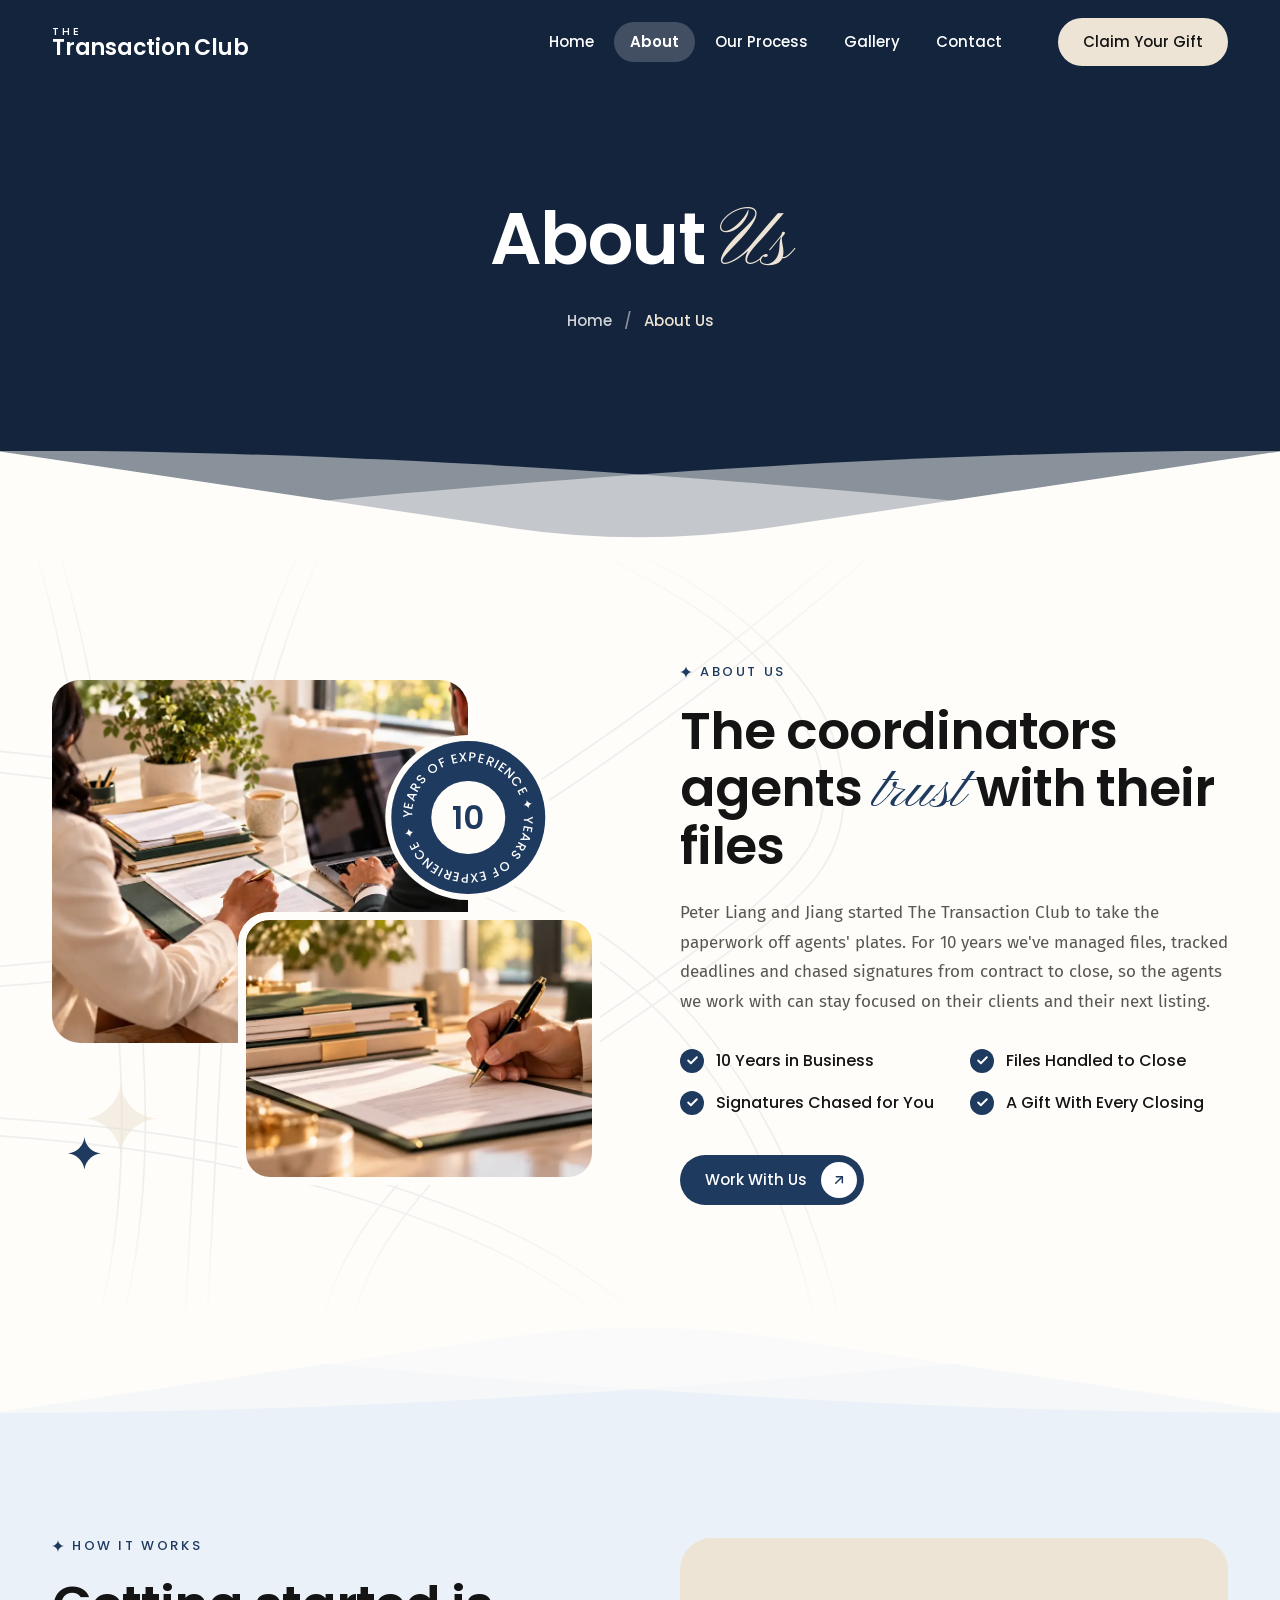
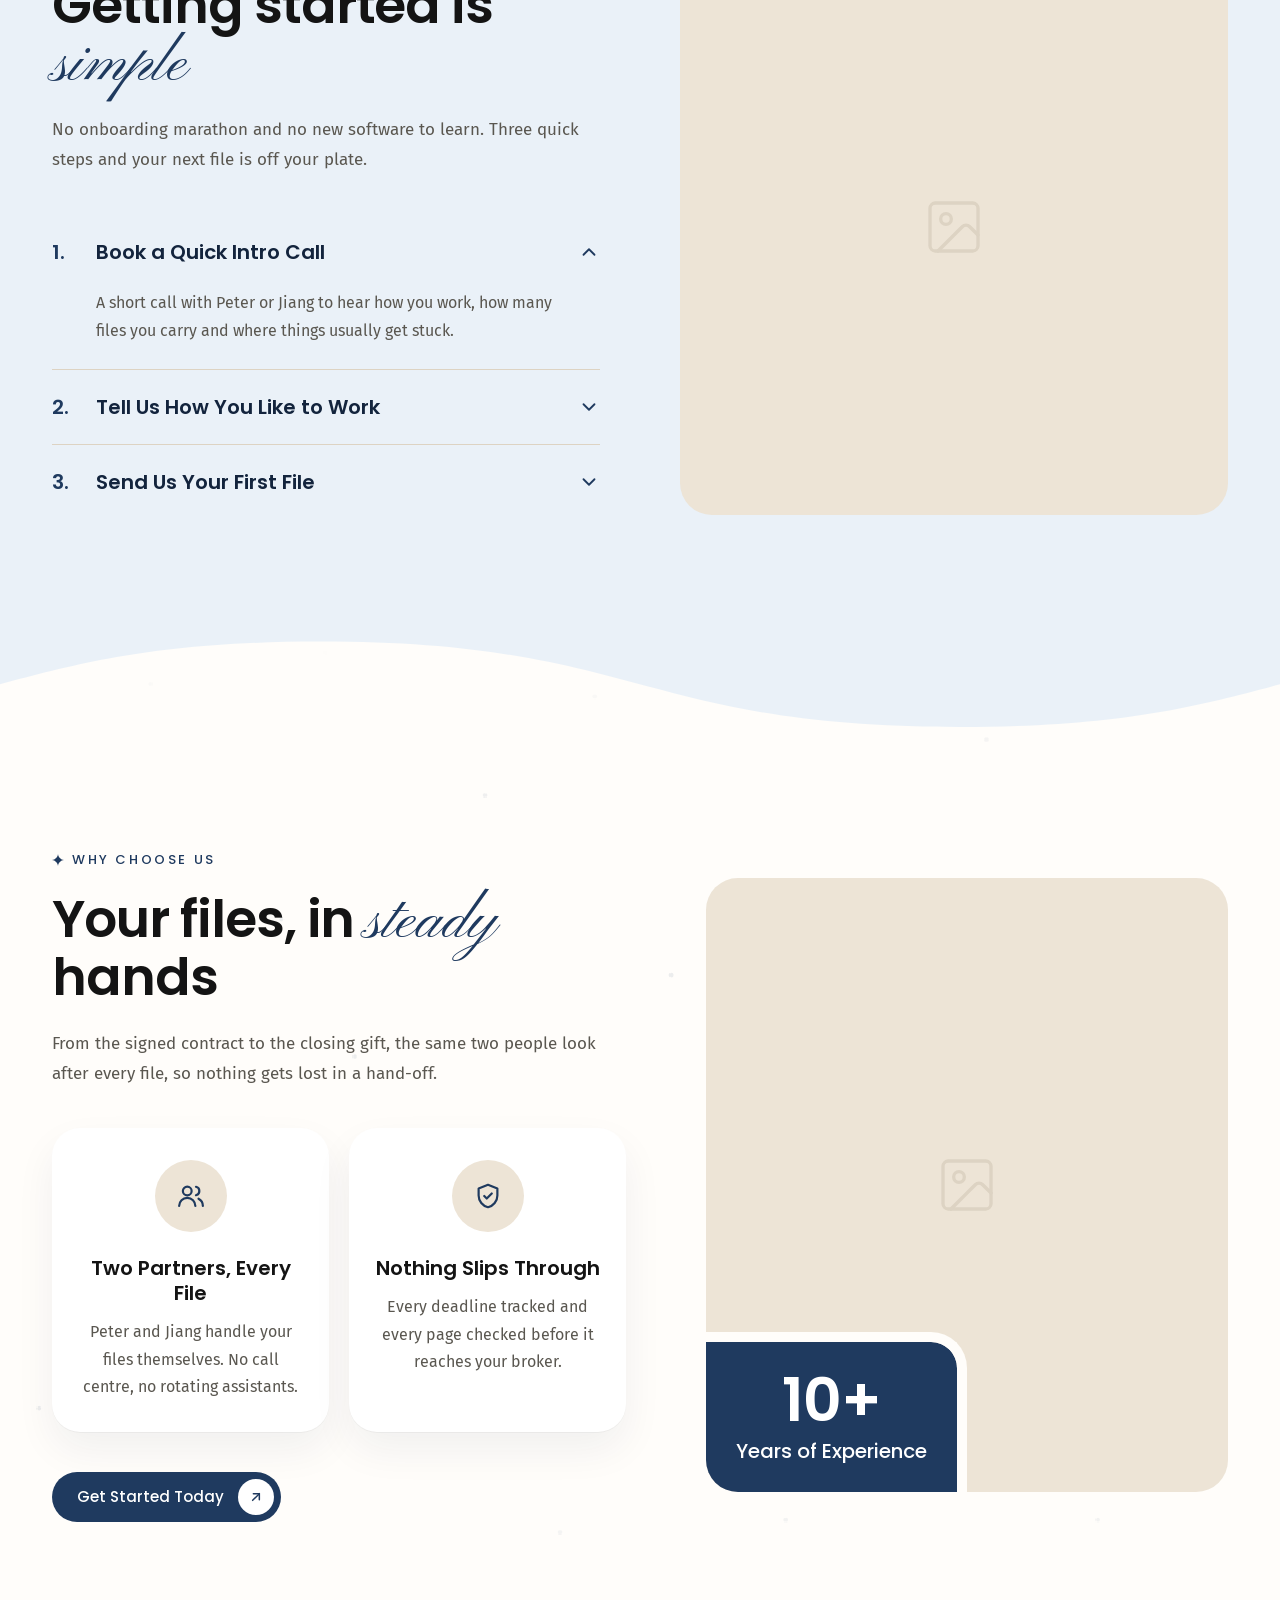
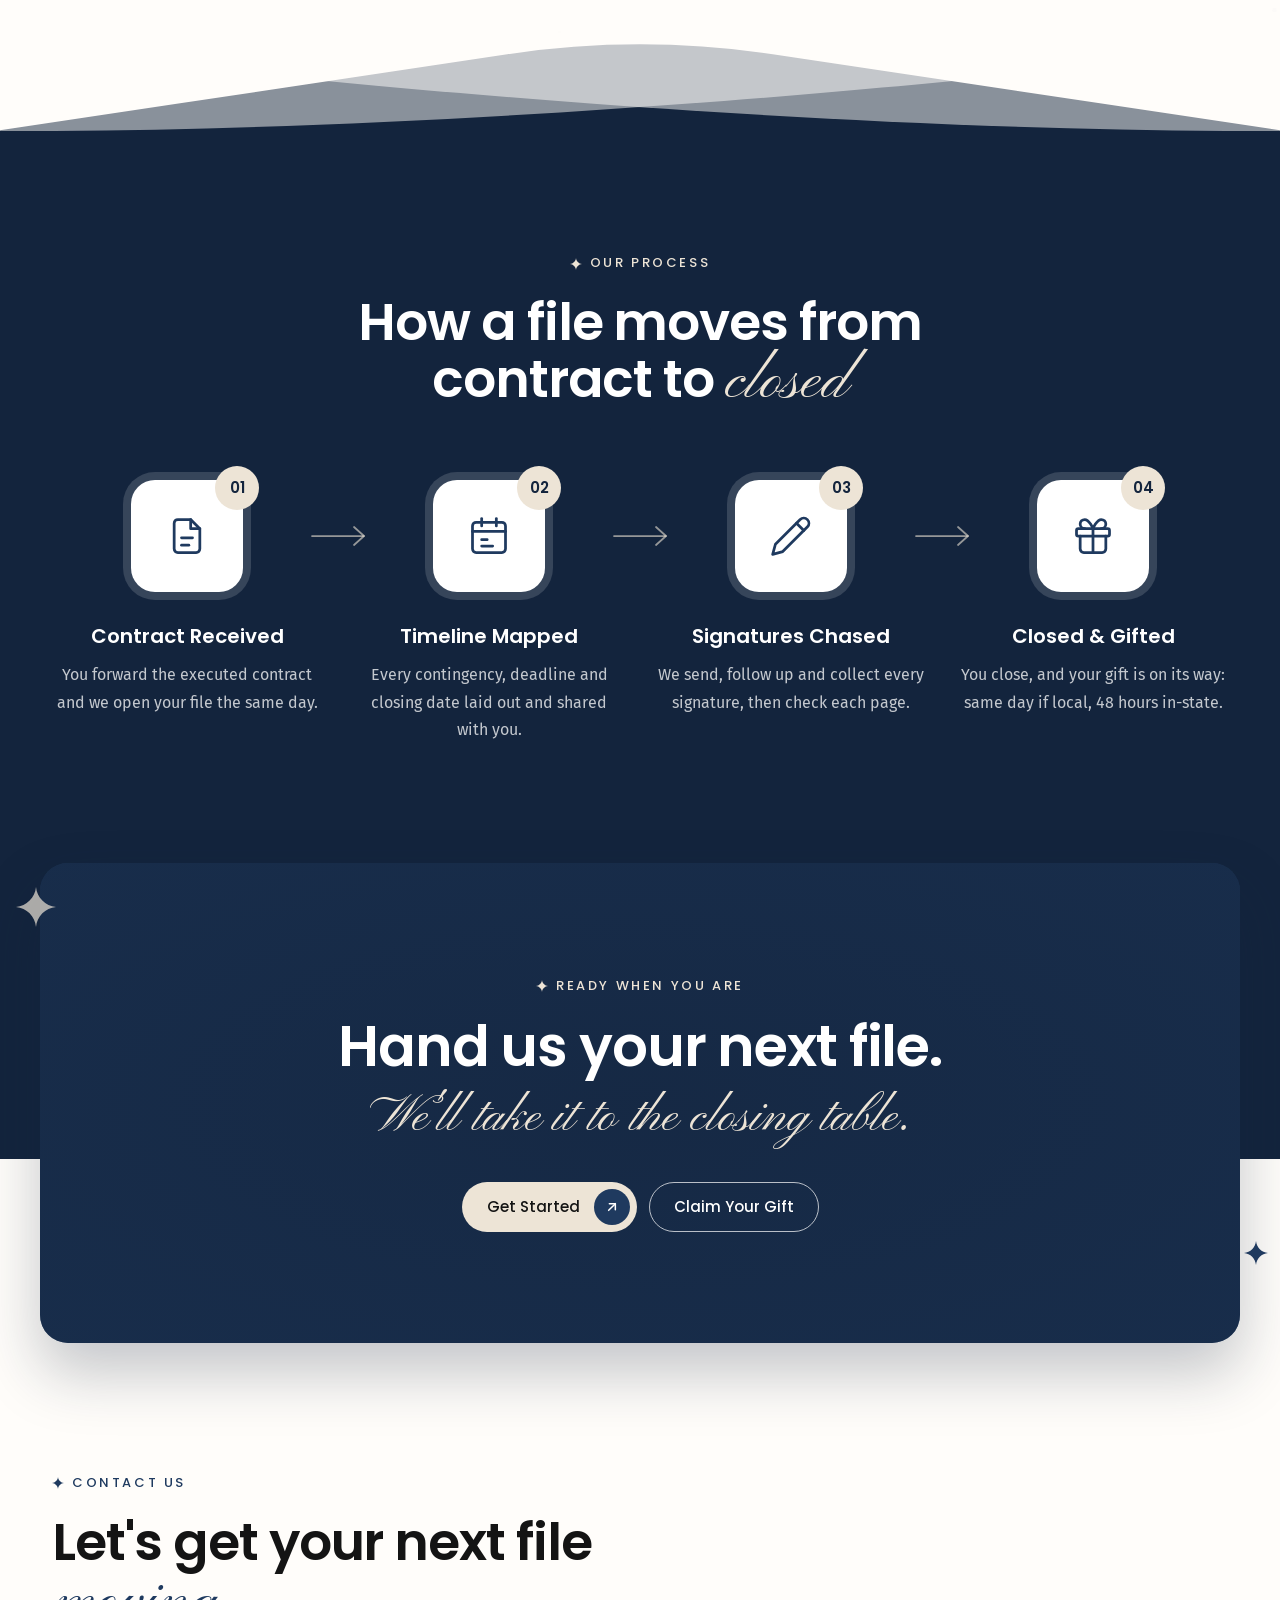
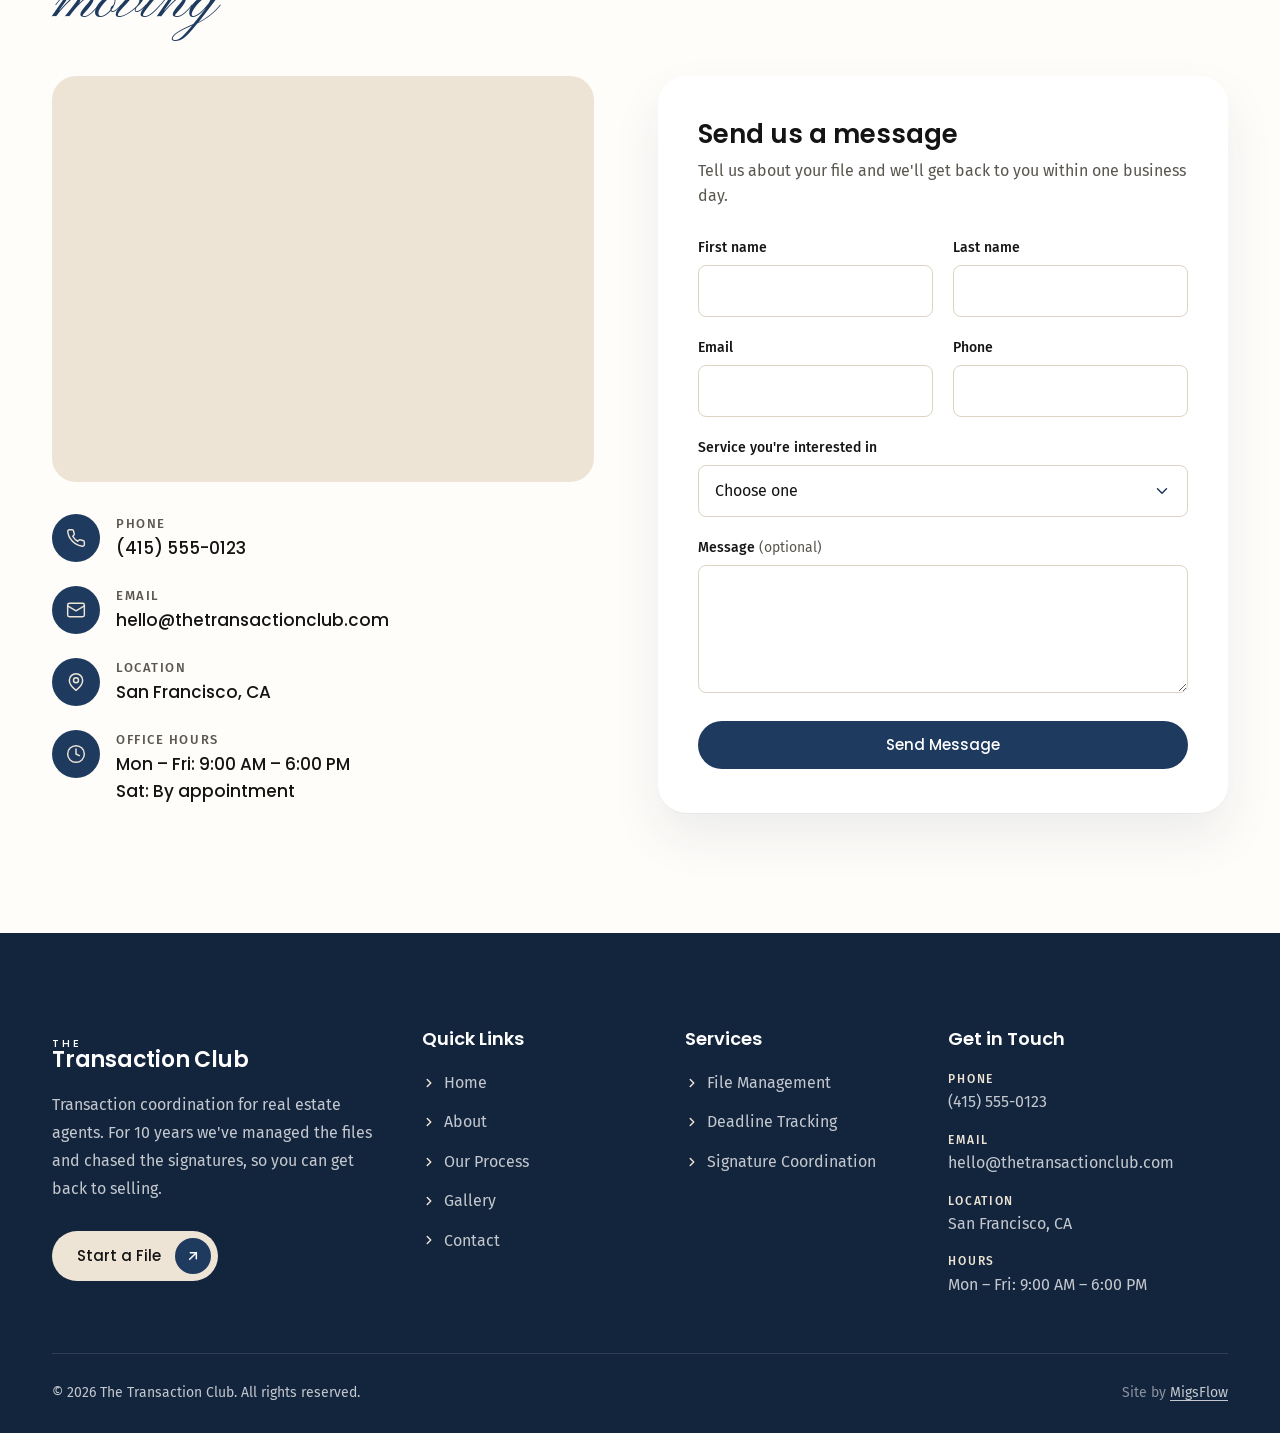
==== html/about.html @ 6fb40663 "Update" ====
<!DOCTYPE html>
<html lang="en">
<head>
  <meta charset="UTF-8">
  <meta name="viewport" content="width=device-width, initial-scale=1.0">

  <title>About Us | The Transaction Club</title>
  <meta name="description" content="Meet The Transaction Club: 10 years of transaction coordination for real estate agents. See how we work, why agents choose us and how a file moves from contract to close.">

  <!-- ==========================================================================
       PERFORMANCE: preload above-the-fold fonts only (hero heading + body/nav)
       ========================================================================== -->
  <link rel="preload" href="../fonts/poppins-v24-latin-600.woff2" as="font" type="font/woff2" crossorigin>
  <link rel="preload" href="../fonts/fira-sans-v18-latin-regular.woff2" as="font" type="font/woff2" crossorigin>
  <link rel="preload" href="../fonts/pinyon-script-v24-latin-regular.woff2" as="font" type="font/woff2" crossorigin>

  <!-- TODO: once the hero photo exists, preload it here like the homepage does:
       <link rel="preload" as="image" type="image/webp" href="../images/about/hero.webp" fetchpriority="high"> -->

  <!-- global.css (tokens, nav, buttons, page hero, contact, footer) →
       styles.css (the About and Final CTA sections shared with the homepage)
       → about.css (this page's own sections) -->
  <link rel="stylesheet" href="../css/global.css">
  <link rel="stylesheet" href="../css/styles.css">
  <link rel="stylesheet" href="../css/about.css">

  <script src="../javascript/global.js" defer></script>
  <script src="../javascript/about.js" defer></script>
</head>

<body class="page-about">

  <a class="skip-link" href="#main">Skip to content</a>

  <!-- ==========================================================================
       HEADER — transparent over the hero, snaps to white on scroll (global.js)
       ========================================================================== -->
  <header class="header" id="header">
    <div class="container header__inner">

      <!-- TODO: swap the text wordmark for the logo SVG once received -->
      <a class="header__logo" href="../index.html" aria-label="The Transaction Club, home">
        <span class="header__logo-small">The</span>
        <span class="header__logo-name">Transaction Club</span>
      </a>

      <nav class="nav" id="nav" aria-label="Primary">
        <ul class="nav__list">
          <li><a class="nav__link" href="../index.html">Home</a></li>
          <li><a class="nav__link" href="about.html" aria-current="page">About</a></li>
          <li><a class="nav__link" href="process.html">Our Process</a></li>
          <li><a class="nav__link" href="gallery.html">Gallery</a></li>
          <li><a class="nav__link" href="contact.html">Contact</a></li>
        </ul>
        <a class="btn btn--primary nav__cta" href="../index.html#closing-gift">Claim Your Gift</a>
      </nav>

      <button class="nav-toggle" id="nav-toggle" type="button" aria-expanded="false" aria-controls="nav" aria-label="Open menu">
        <span class="nav-toggle__bar"></span>
        <span class="nav-toggle__bar"></span>
        <span class="nav-toggle__bar"></span>
      </button>

    </div>
  </header>

  <main id="main">

    <!-- ========================================================================
         PAGE HERO — background photo, page title and a breadcrumb trail so
         visitors know where they are.
         TODO: no photo yet; the navy fill stands in. When one arrives, drop a
         <picture> into .page-hero__bg (decorative, alt="", fetchpriority="high")
         and preload it in <head>.
         ======================================================================== -->
    <section class="page-hero" aria-labelledby="page-hero-title">
      <div class="page-hero__bg" aria-hidden="true">
        <!-- <picture> goes here -->
      </div>

      <div class="container page-hero__inner">
        <h1 class="page-hero__title" id="page-hero-title">About <span class="page-hero__title-accent">Us</span></h1>

        <nav class="breadcrumb" aria-label="Breadcrumb">
          <ol class="breadcrumb__list">
            <li><a class="breadcrumb__link" href="../index.html">Home</a></li>
            <li><span aria-current="page">About Us</span></li>
          </ol>
        </nav>
      </div>

      <!-- Arc divider: the About section's colour rising into the photo -->
      <div class="section-divider section-divider--arc" aria-hidden="true"></div>
    </section>

    <!-- ========================================================================
         ABOUT — copied from the homepage (styles.css). The only change: the
         button goes to #contact, since "Read More About Us" would point here.
         Copy is a stand-in drafted from the discovery call; swap in Peter and
         Jiang's own words when they arrive.
         ======================================================================== -->
    <section class="about has-texture" id="about" aria-labelledby="about-title">
      <div class="container about__inner">

        <div class="about__media">
          <div class="about__photo about__photo--main">
            <picture>
              <source media="(max-width: 767px)" srcset="../images/home/about-team-m.webp" type="image/webp" width="560" height="487">
              <source media="(max-width: 767px)" srcset="../images/home/about-team-m.jpg" type="image/jpeg" width="560" height="487">
              <source srcset="../images/home/about-team.webp" type="image/webp">
              <img src="../images/home/about-team.jpg" alt="Two coordinators working through a client's file, one signing paperwork and one on a laptop" width="880" height="765" loading="lazy" decoding="async">
            </picture>
          </div>
          <div class="about__photo about__photo--inset">
            <picture>
              <source media="(max-width: 767px)" srcset="../images/home/about-signing-m.webp" type="image/webp" width="480" height="360">
              <source media="(max-width: 767px)" srcset="../images/home/about-signing-m.jpg" type="image/jpeg" width="480" height="360">
              <source srcset="../images/home/about-signing.webp" type="image/webp">
              <img src="../images/home/about-signing.jpg" alt="A hand signing closing documents with a gold pen" width="760" height="570" loading="lazy" decoding="async">
            </picture>
          </div>

          <!-- Spinning ring text; the number in the middle stays still -->
          <div class="about__badge">
            <svg class="about__badge-ring" viewBox="0 0 120 120" aria-hidden="true">
              <defs>
                <path id="about-badge-circle" d="M60,60 m-44,0 a44,44 0 1,1 88,0 a44,44 0 1,1 -88,0" />
              </defs>
              <text>
                <textPath href="#about-badge-circle" textLength="270">YEARS OF EXPERIENCE ✦ YEARS OF EXPERIENCE ✦</textPath>
              </text>
            </svg>
            <p class="about__badge-number"><span>10</span><span class="visually-hidden"> years of experience</span></p>
          </div>

          <!-- Decorative sparkles -->
          <svg class="about__spark about__spark--lg" viewBox="0 0 24 24" aria-hidden="true"><path d="M12 0c.6 6.4 5.6 11.4 12 12-6.4.6-11.4 5.6-12 12-.6-6.4-5.6-11.4-12-12C6.4 11.4 11.4 6.4 12 0Z" /></svg>
          <svg class="about__spark about__spark--sm" viewBox="0 0 24 24" aria-hidden="true"><path d="M12 0c.6 6.4 5.6 11.4 12 12-6.4.6-11.4 5.6-12 12-.6-6.4-5.6-11.4-12-12C6.4 11.4 11.4 6.4 12 0Z" /></svg>
        </div>

        <div class="about__content">
          <p class="eyebrow">
            <svg class="eyebrow__icon" viewBox="0 0 24 24" aria-hidden="true"><path d="M12 0c.6 6.4 5.6 11.4 12 12-6.4.6-11.4 5.6-12 12-.6-6.4-5.6-11.4-12-12C6.4 11.4 11.4 6.4 12 0Z" /></svg>
            About Us
          </p>

          <h2 class="section-title" id="about-title">
            The coordinators agents <span class="section-title__accent">trust</span> with their files
          </h2>

          <p class="about__text">
            Peter Liang and Jiang started The Transaction Club to take the paperwork off agents' plates.
            For 10 years we've managed files, tracked deadlines and chased signatures from contract to
            close, so the agents we work with can stay focused on their clients and their next listing.
          </p>

          <ul class="about__list">
            <li class="check-item">10 Years in Business</li>
            <li class="check-item">Files Handled to Close</li>
            <li class="check-item">Signatures Chased for You</li>
            <li class="check-item">A Gift With Every Closing</li>
          </ul>

          <a class="btn btn--primary btn--badge" href="#contact">
            Work With Us
            <span class="btn__badge" aria-hidden="true">
              <svg viewBox="0 0 24 24" fill="none" stroke="currentColor" stroke-width="2.25" stroke-linecap="round" stroke-linejoin="round"><line x1="7" y1="17" x2="17" y2="7" /><polyline points="8 7 17 7 17 16" /></svg>
            </span>
          </a>
        </div>

      </div>
    </section>

    <!-- ========================================================================
         HOW IT WORKS — intro + numbered accordion on the left, tall photo on
         the right. Native <details>, so it works without JavaScript; the shared
         name="" lets only one panel stay open at a time. about.js adds the
         smooth slide open and shut.
         TODO: photo slot is empty until the client sends one.
         Copy is a stand-in drafted from the discovery call.
         ======================================================================== -->
    <section class="how" aria-labelledby="how-title">
      <!-- Arc divider: the About colour hanging down into this section -->
      <div class="section-divider section-divider--top section-divider--arc" aria-hidden="true"></div>

      <div class="container how__inner">

        <div class="how__content">
          <p class="eyebrow">
            <svg class="eyebrow__icon" viewBox="0 0 24 24" aria-hidden="true"><path d="M12 0c.6 6.4 5.6 11.4 12 12-6.4.6-11.4 5.6-12 12-.6-6.4-5.6-11.4-12-12C6.4 11.4 11.4 6.4 12 0Z" /></svg>
            How It Works
          </p>
          <h2 class="section-title" id="how-title">
            Getting started is <span class="section-title__accent">simple</span>
          </h2>
          <p class="how__text">
            No onboarding marathon and no new software to learn. Three quick steps and your next
            file is off your plate.
          </p>

          <div class="accordion">
            <details class="accordion__item" name="how-it-works" open>
              <summary class="accordion__summary">
                <span class="accordion__number">1.</span>
                <span class="accordion__title">Book a Quick Intro Call</span>
                <svg class="accordion__icon" viewBox="0 0 24 24" fill="none" stroke="currentColor" stroke-width="2" stroke-linecap="round" stroke-linejoin="round" aria-hidden="true"><polyline points="6 9 12 15 18 9" /></svg>
              </summary>
              <div class="accordion__body">
                <p>A short call with Peter or Jiang to hear how you work, how many files you carry and where things usually get stuck.</p>
              </div>
            </details>

            <details class="accordion__item" name="how-it-works">
              <summary class="accordion__summary">
                <span class="accordion__number">2.</span>
                <span class="accordion__title">Tell Us How You Like to Work</span>
                <svg class="accordion__icon" viewBox="0 0 24 24" fill="none" stroke="currentColor" stroke-width="2" stroke-linecap="round" stroke-linejoin="round" aria-hidden="true"><polyline points="6 9 12 15 18 9" /></svg>
              </summary>
              <div class="accordion__body">
                <p>Your broker's requirements, how often you want updates and who we should copy. We set your file up around you, not the other way round.</p>
              </div>
            </details>

            <details class="accordion__item" name="how-it-works">
              <summary class="accordion__summary">
                <span class="accordion__number">3.</span>
                <span class="accordion__title">Send Us Your First File</span>
                <svg class="accordion__icon" viewBox="0 0 24 24" fill="none" stroke="currentColor" stroke-width="2" stroke-linecap="round" stroke-linejoin="round" aria-hidden="true"><polyline points="6 9 12 15 18 9" /></svg>
              </summary>
              <div class="accordion__body">
                <p>Forward the executed contract and we take it from there: deadlines, signatures and paperwork, all the way to the closing table.</p>
              </div>
            </details>
          </div>
        </div>

        <div class="how__media">
          <div class="photo-slot how__photo" aria-hidden="true"></div>
        </div>

      </div>
    </section>

    <!-- ========================================================================
         WHY CHOOSE US — copy, two feature cards and a button on the left; tall
         photo on the right with the "years" box cut into its bottom-left corner.
         TODO: photo slot is empty until the client sends one.
         Copy is a stand-in drafted from the discovery call.
         ======================================================================== -->
    <section class="why has-texture has-texture--particles" aria-labelledby="why-title">
      <!-- Bubble divider: How It Works' sky blue flowing down into this section -->
      <div class="section-divider section-divider--top section-divider--bubble" aria-hidden="true"></div>

      <div class="container why__inner">

        <div class="why__content">
          <p class="eyebrow">
            <svg class="eyebrow__icon" viewBox="0 0 24 24" aria-hidden="true"><path d="M12 0c.6 6.4 5.6 11.4 12 12-6.4.6-11.4 5.6-12 12-.6-6.4-5.6-11.4-12-12C6.4 11.4 11.4 6.4 12 0Z" /></svg>
            Why Choose Us
          </p>
          <h2 class="section-title" id="why-title">
            Your files, in <span class="section-title__accent">steady</span> hands
          </h2>
          <p class="why__text">
            From the signed contract to the closing gift, the same two people look after every file,
            so nothing gets lost in a hand-off.
          </p>

          <ul class="why__cards">
            <li class="why-card">
              <span class="why-card__icon" aria-hidden="true">
                <svg viewBox="0 0 24 24" fill="none" stroke="currentColor" stroke-width="1.75" stroke-linecap="round" stroke-linejoin="round"><circle cx="9" cy="8" r="3.5" /><path d="M2.5 20a6.5 6.5 0 0 1 13 0" /><path d="M16 4.6a3.5 3.5 0 0 1 0 6.8" /><path d="M18 14.2a6.5 6.5 0 0 1 3.5 5.8" /></svg>
              </span>
              <h3 class="why-card__title">Two Partners, Every File</h3>
              <p class="why-card__text">Peter and Jiang handle your files themselves. No call centre, no rotating assistants.</p>
            </li>
            <li class="why-card">
              <span class="why-card__icon" aria-hidden="true">
                <svg viewBox="0 0 24 24" fill="none" stroke="currentColor" stroke-width="1.75" stroke-linecap="round" stroke-linejoin="round"><path d="M12 3 4.5 6v5.5c0 4.6 3.2 8.4 7.5 9.5 4.3-1.1 7.5-4.9 7.5-9.5V6Z" /><path d="m9 12 2 2 4-4" /></svg>
              </span>
              <h3 class="why-card__title">Nothing Slips Through</h3>
              <p class="why-card__text">Every deadline tracked and every page checked before it reaches your broker.</p>
            </li>
          </ul>

          <a class="btn btn--primary btn--badge why__cta" href="#contact">
            Get Started Today
            <span class="btn__badge" aria-hidden="true">
              <svg viewBox="0 0 24 24" fill="none" stroke="currentColor" stroke-width="2.25" stroke-linecap="round" stroke-linejoin="round"><line x1="7" y1="17" x2="17" y2="7" /><polyline points="8 7 17 7 17 16" /></svg>
            </span>
          </a>
        </div>

        <div class="why__media">
          <div class="photo-slot why__photo" aria-hidden="true"></div>
          <p class="why__stat">
            <span class="why__stat-number">10+</span>
            <span class="why__stat-label">Years of Experience</span>
          </p>
        </div>

      </div>
    </section>

    <!-- ========================================================================
         OUR PROCESS — centred heading over four steps on a background photo
         with a navy wash. Desktop: one row with arrows between the icons.
         Tablet: 2 x 2. Phones: stacked.
         TODO: no photo yet; the navy fill stands in. Drop a <picture> into
         .steps-section__bg (decorative, alt="", loading="lazy").
         Copy is a stand-in drafted from the discovery call.
         ======================================================================== -->
    <section class="steps-section" aria-labelledby="steps-title">
      <!-- Arc divider: the Why Choose Us cream hanging down over the photo -->
      <div class="section-divider section-divider--top section-divider--arc" aria-hidden="true"></div>

      <div class="steps-section__bg" aria-hidden="true">
        <!-- <picture> goes here -->
      </div>

      <div class="container">

        <header class="steps-section__head">
          <p class="eyebrow">
            <svg class="eyebrow__icon" viewBox="0 0 24 24" aria-hidden="true"><path d="M12 0c.6 6.4 5.6 11.4 12 12-6.4.6-11.4 5.6-12 12-.6-6.4-5.6-11.4-12-12C6.4 11.4 11.4 6.4 12 0Z" /></svg>
            Our Process
          </p>
          <h2 class="section-title" id="steps-title">
            How a file moves from contract to <span class="section-title__accent">closed</span>
          </h2>
        </header>

        <ol class="steps">
          <li class="step">
            <div class="step__icon" aria-hidden="true">
              <svg viewBox="0 0 24 24" fill="none" stroke="currentColor" stroke-width="1.5" stroke-linecap="round" stroke-linejoin="round"><path d="M14 3H7a2 2 0 0 0-2 2v14a2 2 0 0 0 2 2h10a2 2 0 0 0 2-2V8Z" /><path d="M14 3v5h5" /><path d="M9 13h6" /><path d="M9 17h4" /></svg>
              <span class="step__number">01</span>
            </div>
            <h3 class="step__title">Contract Received</h3>
            <p class="step__text">You forward the executed contract and we open your file the same day.</p>
          </li>
          <li class="step">
            <div class="step__icon" aria-hidden="true">
              <svg viewBox="0 0 24 24" fill="none" stroke="currentColor" stroke-width="1.5" stroke-linecap="round" stroke-linejoin="round"><rect x="3" y="4.5" width="18" height="16.5" rx="2" /><path d="M16 2.5v4" /><path d="M8 2.5v4" /><path d="M3 9.5h18" /><path d="M8 14h3" /><path d="M8 17.5h6" /></svg>
              <span class="step__number">02</span>
            </div>
            <h3 class="step__title">Timeline Mapped</h3>
            <p class="step__text">Every contingency, deadline and closing date laid out and shared with you.</p>
          </li>
          <li class="step">
            <div class="step__icon" aria-hidden="true">
              <svg viewBox="0 0 24 24" fill="none" stroke="currentColor" stroke-width="1.5" stroke-linecap="round" stroke-linejoin="round"><path d="M17 3a2.83 2.83 0 0 1 4 4L7.5 20.5 2 22l1.5-5.5Z" /><path d="m15 5 4 4" /></svg>
              <span class="step__number">03</span>
            </div>
            <h3 class="step__title">Signatures Chased</h3>
            <p class="step__text">We send, follow up and collect every signature, then check each page.</p>
          </li>
          <li class="step">
            <div class="step__icon" aria-hidden="true">
              <svg viewBox="0 0 24 24" fill="none" stroke="currentColor" stroke-width="1.5" stroke-linecap="round" stroke-linejoin="round"><rect x="3" y="8" width="18" height="4" rx="1" /><path d="M12 8v13" /><path d="M19 12v7a2 2 0 0 1-2 2H7a2 2 0 0 1-2-2v-7" /><path d="M7.5 8a2.5 2.5 0 0 1 0-5C10 3 12 8 12 8s2-5 4.5-5a2.5 2.5 0 0 1 0 5" /></svg>
              <span class="step__number">04</span>
            </div>
            <h3 class="step__title">Closed &amp; Gifted</h3>
            <p class="step__text">You close, and your gift is on its way: same day if local, 48 hours in-state.</p>
          </li>
        </ol>

      </div>
    </section>

    <!-- ========================================================================
         FINAL CTA — same banner as the homepage (styles.css). The navy top
         half continues the foot of Our Process, as on the homepage.
         TODO: no photo yet; the navy banner stands in. Add a <picture> inside
         .final-cta__bg when one arrives (decorative, alt="", loading="lazy").
         ======================================================================== -->
    <section class="final-cta" aria-labelledby="final-cta-title">
      <span class="final-cta__spark final-cta__spark--a" aria-hidden="true"><svg viewBox="0 0 24 24" aria-hidden="true"><path d="M12 0c.6 6.4 5.6 11.4 12 12-6.4.6-11.4 5.6-12 12-.6-6.4-5.6-11.4-12-12C6.4 11.4 11.4 6.4 12 0Z" /></svg></span>
      <span class="final-cta__spark final-cta__spark--b" aria-hidden="true"><svg viewBox="0 0 24 24" aria-hidden="true"><path d="M12 0c.6 6.4 5.6 11.4 12 12-6.4.6-11.4 5.6-12 12-.6-6.4-5.6-11.4-12-12C6.4 11.4 11.4 6.4 12 0Z" /></svg></span>

      <div class="final-cta__banner">
        <div class="final-cta__bg" aria-hidden="true">
          <!-- <picture> goes here -->
        </div>

        <div class="final-cta__content">
          <p class="eyebrow">
            <svg class="eyebrow__icon" viewBox="0 0 24 24" aria-hidden="true"><path d="M12 0c.6 6.4 5.6 11.4 12 12-6.4.6-11.4 5.6-12 12-.6-6.4-5.6-11.4-12-12C6.4 11.4 11.4 6.4 12 0Z" /></svg>
            Ready When You Are
          </p>
          <h2 class="final-cta__title" id="final-cta-title">
            Hand us your next file.
            <span class="final-cta__title-accent">We'll take it to the closing table.</span>
          </h2>
          <div class="final-cta__actions">
            <a class="btn btn--light btn--badge" href="#contact">
              Get Started
              <span class="btn__badge" aria-hidden="true">
                <svg viewBox="0 0 24 24" fill="none" stroke="currentColor" stroke-width="2.25" stroke-linecap="round" stroke-linejoin="round"><line x1="7" y1="17" x2="17" y2="7" /><polyline points="8 7 17 7 17 16" /></svg>
              </span>
            </a>
            <a class="btn btn--outline-light" href="../index.html#closing-gift">Claim Your Gift</a>
          </div>
        </div>
      </div>
    </section>

    <!-- ========================================================================
         CONTACT — copied from the homepage (styles.css).
         PLACEHOLDERS: phone number, email address and office hours below are
         stand-ins — replace with the client's real details before launch.
         TODO: form posts nowhere yet. Point action= at the form endpoint
         (e.g. https://formspree.io/f/FORM_ID) once the account exists.
         ======================================================================== -->
    <section class="contact" id="contact" aria-labelledby="contact-title">
      <div class="container">

        <header class="contact__head">
          <p class="eyebrow">
            <svg class="eyebrow__icon" viewBox="0 0 24 24" aria-hidden="true"><path d="M12 0c.6 6.4 5.6 11.4 12 12-6.4.6-11.4 5.6-12 12-.6-6.4-5.6-11.4-12-12C6.4 11.4 11.4 6.4 12 0Z" /></svg>
            Contact Us
          </p>
          <h2 class="section-title" id="contact-title">
            Let's get your next file <span class="section-title__accent">moving</span>
          </h2>
        </header>

        <div class="contact__inner">

          <div class="contact__info">
            <div class="contact__map">
              <iframe
                src="https://maps.google.com/maps?q=San+Francisco,+CA&amp;z=11&amp;output=embed"
                title="Map of San Francisco, California"
                loading="lazy"
                referrerpolicy="no-referrer-when-downgrade"
                allowfullscreen></iframe>
            </div>

            <ul class="contact__details">
              <li class="contact-detail">
                <span class="contact-detail__icon"><svg viewBox="0 0 24 24" fill="none" stroke="currentColor" stroke-width="1.75" stroke-linecap="round" stroke-linejoin="round" aria-hidden="true"><path d="M22 16.92v3a2 2 0 0 1-2.18 2 19.79 19.79 0 0 1-8.63-3.07 19.5 19.5 0 0 1-6-6A19.79 19.79 0 0 1 2.12 4.18 2 2 0 0 1 4.11 2h3a2 2 0 0 1 2 1.72c.13.96.36 1.9.7 2.81a2 2 0 0 1-.45 2.11L8.09 9.91a16 16 0 0 0 6 6l1.27-1.27a2 2 0 0 1 2.11-.45c.91.34 1.85.57 2.81.7A2 2 0 0 1 22 16.92Z" /></svg></span>
                <span>
                  <span class="contact-detail__label">Phone</span>
                  <a class="contact-detail__value" href="tel:+14155550123">(415) 555-0123</a>
                </span>
              </li>
              <li class="contact-detail">
                <span class="contact-detail__icon"><svg viewBox="0 0 24 24" fill="none" stroke="currentColor" stroke-width="1.75" stroke-linecap="round" stroke-linejoin="round" aria-hidden="true"><rect x="2" y="4" width="20" height="16" rx="2" /><path d="m22 7-10 6L2 7" /></svg></span>
                <span>
                  <span class="contact-detail__label">Email</span>
                  <a class="contact-detail__value" href="mailto:hello@thetransactionclub.com">hello@thetransactionclub.com</a>
                </span>
              </li>
              <li class="contact-detail">
                <span class="contact-detail__icon"><svg viewBox="0 0 24 24" fill="none" stroke="currentColor" stroke-width="1.75" stroke-linecap="round" stroke-linejoin="round" aria-hidden="true"><path d="M20 10c0 6-8 12-8 12s-8-6-8-12a8 8 0 0 1 16 0Z" /><circle cx="12" cy="10" r="3" /></svg></span>
                <span>
                  <span class="contact-detail__label">Location</span>
                  <span class="contact-detail__value">San Francisco, CA</span>
                </span>
              </li>
              <li class="contact-detail">
                <span class="contact-detail__icon"><svg viewBox="0 0 24 24" fill="none" stroke="currentColor" stroke-width="1.75" stroke-linecap="round" stroke-linejoin="round" aria-hidden="true"><circle cx="12" cy="12" r="10" /><polyline points="12 6 12 12 16 14" /></svg></span>
                <span>
                  <span class="contact-detail__label">Office Hours</span>
                  <span class="contact-detail__value">Mon – Fri: 9:00 AM – 6:00 PM</span>
                  <span class="contact-detail__value">Sat: By appointment</span>
                </span>
              </li>
            </ul>
          </div>

          <div class="contact-card">
            <h3 class="contact-card__title">Send us a message</h3>
            <p class="contact-card__text">Tell us about your file and we'll get back to you within one business day.</p>

            <form class="contact-form" action="#" method="post">
              <input type="hidden" name="_subject" value="New enquiry from the Transaction Club website">
              <!-- Honeypot: hidden from people, filled in by bots -->
              <input class="visually-hidden" type="text" name="_gotcha" tabindex="-1" autocomplete="off" aria-hidden="true">

              <div class="form-field">
                <label class="form-field__label" for="contact-first">First name</label>
                <input class="form-field__input" id="contact-first" name="first_name" type="text" autocomplete="given-name" required>
              </div>
              <div class="form-field">
                <label class="form-field__label" for="contact-last">Last name</label>
                <input class="form-field__input" id="contact-last" name="last_name" type="text" autocomplete="family-name" required>
              </div>
              <div class="form-field">
                <label class="form-field__label" for="contact-email">Email</label>
                <input class="form-field__input" id="contact-email" name="email" type="email" autocomplete="email" required>
              </div>
              <div class="form-field">
                <label class="form-field__label" for="contact-phone">Phone</label>
                <input class="form-field__input" id="contact-phone" name="phone" type="tel" autocomplete="tel">
              </div>
              <div class="form-field contact-form__wide">
                <label class="form-field__label" for="contact-service">Service you're interested in</label>
                <select class="form-field__input form-field__select" id="contact-service" name="service" required>
                  <option value="" disabled selected>Choose one</option>
                  <option>File Management</option>
                  <option>Deadline Tracking</option>
                  <option>Signature Coordination</option>
                  <option>General Question</option>
                </select>
              </div>
              <div class="form-field contact-form__wide">
                <label class="form-field__label" for="contact-message">Message <span class="form-field__optional">(optional)</span></label>
                <textarea class="form-field__input form-field__textarea" id="contact-message" name="message" rows="4"></textarea>
              </div>
              <button class="btn btn--primary contact-form__submit contact-form__wide" type="submit">Send Message</button>
            </form>
          </div>

        </div>
      </div>
    </section>

  </main>

  <!-- ==========================================================================
       FOOTER — same as the homepage, with paths adjusted for /html.
       PLACEHOLDERS: phone, email and hours match the Contact section and
       must be replaced with the client's real details before launch.
       ========================================================================== -->
  <footer class="footer">
    <div class="container">
      <div class="footer__top">

        <div class="footer__brand">
          <!-- TODO: swap the text wordmark for the logo SVG once received -->
          <a class="footer__logo" href="../index.html" aria-label="The Transaction Club, home">
            <span class="header__logo-small">The</span>
            <span class="header__logo-name">Transaction Club</span>
          </a>
          <p class="footer__blurb">
            Transaction coordination for real estate agents. For 10 years we've managed the
            files and chased the signatures, so you can get back to selling.
          </p>
          <a class="btn btn--light btn--badge footer__cta" href="#contact">
            Start a File
            <span class="btn__badge" aria-hidden="true">
              <svg viewBox="0 0 24 24" fill="none" stroke="currentColor" stroke-width="2.25" stroke-linecap="round" stroke-linejoin="round"><line x1="7" y1="17" x2="17" y2="7" /><polyline points="8 7 17 7 17 16" /></svg>
            </span>
          </a>
        </div>

        <nav class="footer__col" aria-labelledby="footer-pages">
          <h2 class="footer__heading" id="footer-pages">Quick Links</h2>
          <ul class="footer__list">
            <li><a class="footer__link" href="../index.html"><svg viewBox="0 0 24 24" fill="none" stroke="currentColor" stroke-width="2.5" stroke-linecap="round" stroke-linejoin="round" aria-hidden="true"><polyline points="9 18 15 12 9 6" /></svg>Home</a></li>
            <li><a class="footer__link" href="about.html"><svg viewBox="0 0 24 24" fill="none" stroke="currentColor" stroke-width="2.5" stroke-linecap="round" stroke-linejoin="round" aria-hidden="true"><polyline points="9 18 15 12 9 6" /></svg>About</a></li>
            <li><a class="footer__link" href="process.html"><svg viewBox="0 0 24 24" fill="none" stroke="currentColor" stroke-width="2.5" stroke-linecap="round" stroke-linejoin="round" aria-hidden="true"><polyline points="9 18 15 12 9 6" /></svg>Our Process</a></li>
            <li><a class="footer__link" href="gallery.html"><svg viewBox="0 0 24 24" fill="none" stroke="currentColor" stroke-width="2.5" stroke-linecap="round" stroke-linejoin="round" aria-hidden="true"><polyline points="9 18 15 12 9 6" /></svg>Gallery</a></li>
            <li><a class="footer__link" href="contact.html"><svg viewBox="0 0 24 24" fill="none" stroke="currentColor" stroke-width="2.5" stroke-linecap="round" stroke-linejoin="round" aria-hidden="true"><polyline points="9 18 15 12 9 6" /></svg>Contact</a></li>
          </ul>
        </nav>

        <nav class="footer__col" aria-labelledby="footer-services">
          <h2 class="footer__heading" id="footer-services">Services</h2>
          <ul class="footer__list">
            <li><a class="footer__link" href="process.html"><svg viewBox="0 0 24 24" fill="none" stroke="currentColor" stroke-width="2.5" stroke-linecap="round" stroke-linejoin="round" aria-hidden="true"><polyline points="9 18 15 12 9 6" /></svg>File Management</a></li>
            <li><a class="footer__link" href="process.html"><svg viewBox="0 0 24 24" fill="none" stroke="currentColor" stroke-width="2.5" stroke-linecap="round" stroke-linejoin="round" aria-hidden="true"><polyline points="9 18 15 12 9 6" /></svg>Deadline Tracking</a></li>
            <li><a class="footer__link" href="process.html"><svg viewBox="0 0 24 24" fill="none" stroke="currentColor" stroke-width="2.5" stroke-linecap="round" stroke-linejoin="round" aria-hidden="true"><polyline points="9 18 15 12 9 6" /></svg>Signature Coordination</a></li>
          </ul>
        </nav>

        <div class="footer__col">
          <h2 class="footer__heading">Get in Touch</h2>
          <ul class="footer__contact">
            <li><span class="footer__contact-label">Phone</span><a href="tel:+14155550123">(415) 555-0123</a></li>
            <li><span class="footer__contact-label">Email</span><a href="mailto:hello@thetransactionclub.com">hello@thetransactionclub.com</a></li>
            <li><span class="footer__contact-label">Location</span>San Francisco, CA</li>
            <li><span class="footer__contact-label">Hours</span>Mon – Fri: 9:00 AM – 6:00 PM</li>
          </ul>
        </div>

      </div>

      <div class="footer__bottom">
        <p>&copy; 2026 The Transaction Club. All rights reserved.</p>
        <p class="footer__credit">Site by <a href="https://www.migsflow.com" target="_blank" rel="noopener">MigsFlow</a></p>
      </div>
    </div>
  </footer>

  <button class="to-top" type="button" aria-label="Back to top" data-to-top>
    <svg viewBox="0 0 24 24" fill="none" stroke="currentColor" stroke-width="2.25" stroke-linecap="round" stroke-linejoin="round" aria-hidden="true"><line x1="12" y1="19" x2="12" y2="5" /><polyline points="5 12 12 5 19 12" /></svg>
  </button>

</body>
</html>
---- css/global.css ----
/* ==========================================================================
   FONTS — self-hosted (no Google Fonts / CDN). Only the weights in use.
   Poppins = headings, buttons, logo · Fira Sans = body, nav, forms
   ========================================================================== */

/* poppins-regular - latin */
@font-face {
  font-display: swap;
  font-family: 'Poppins';
  font-style: normal;
  font-weight: 400;
  src: url('../fonts/poppins-v24-latin-regular.woff2') format('woff2');
}

/* poppins-500 - latin */
@font-face {
  font-display: swap;
  font-family: 'Poppins';
  font-style: normal;
  font-weight: 500;
  src: url('../fonts/poppins-v24-latin-500.woff2') format('woff2');
}

/* poppins-600 - latin */
@font-face {
  font-display: swap;
  font-family: 'Poppins';
  font-style: normal;
  font-weight: 600;
  src: url('../fonts/poppins-v24-latin-600.woff2') format('woff2');
}

/* fira-sans-regular - latin */
@font-face {
  font-display: swap;
  font-family: 'Fira Sans';
  font-style: normal;
  font-weight: 400;
  src: url('../fonts/fira-sans-v18-latin-regular.woff2') format('woff2');
}

/* fira-sans-500 - latin */
@font-face {
  font-display: swap;
  font-family: 'Fira Sans';
  font-style: normal;
  font-weight: 500;
  src: url('../fonts/fira-sans-v18-latin-500.woff2') format('woff2');
}

/* pinyon-script-regular - latin (script accent words) */
@font-face {
  font-display: swap;
  font-family: 'Pinyon Script';
  font-style: normal;
  font-weight: 400;
  src: url('../fonts/pinyon-script-v24-latin-regular.woff2') format('woff2');
}


/* ==========================================================================
   DESIGN TOKENS — palette is a first draft (light tan, black/white, dark green)
   ========================================================================== */

:root {
  /* Colors */
  --color-tan: #ede4d6;
  --color-tan-light: #fffdfa;
  --color-sky: #eaf1f8;
  --color-tan-dark: #ebdecc;
  --color-green: #1f3a5f; /* TRIAL: navy (was green #1e3b2f) */
  --color-green-dark: #13243d; /* TRIAL: deep navy (was #142a21) */
  --color-ink: #141414;
  --color-white: #ffffff;
  --color-muted: #5a5750;
  --color-border: #ddd3c3;

  /* Type */
  --font-heading: 'Poppins', 'Segoe UI', Helvetica, Arial, sans-serif;
  --font-body: 'Fira Sans', 'Segoe UI', Roboto, Helvetica, Arial, sans-serif;
  --font-script: 'Pinyon Script', 'Brush Script MT', cursive;

  /* Layout */
  --container-width: 1240px;
  --gutter: 1.25rem;
  --header-height: 4.5rem;
  --radius: 0.5rem;
  --divider-height: clamp(2.5rem, 7vw, 6rem);
  --transition: 0.3s ease;
}

@media (min-width: 768px) {
  :root {
    --gutter: 2rem;
  }
}

@media (min-width: 1024px) {
  :root {
    --header-height: 5.25rem;
  }
}


/* ==========================================================================
   RESET + BASE
   ========================================================================== */

*,
*::before,
*::after {
  box-sizing: border-box;
}

html {
  -webkit-text-size-adjust: 100%;
  scroll-padding-top: var(--header-height);
}

@media (prefers-reduced-motion: no-preference) {
  html {
    scroll-behavior: smooth;
  }
}

body {
  margin: 0;
  font-family: var(--font-body);
  font-size: 1rem;
  line-height: 1.6;
  color: var(--color-ink);
  background-color: var(--color-tan-light);
  -webkit-font-smoothing: antialiased;
}

h1,
h2,
h3,
h4,
p {
  margin: 0;
}

h1,
h2,
h3,
h4 {
  font-family: var(--font-heading);
  font-weight: 600;
  line-height: 1.15;
}

img,
picture,
svg {
  display: block;
  max-width: 100%;
}

a {
  color: inherit;
  text-decoration: none;
}

ul {
  margin: 0;
  padding: 0;
  list-style: none;
}

button,
input,
textarea,
select {
  font: inherit;
  color: inherit;
}

:focus-visible {
  outline: 2px solid var(--color-tan-dark);
  outline-offset: 3px;
}


/* ==========================================================================
   UTILITIES
   ========================================================================== */

.container {
  width: 100%;
  max-width: var(--container-width);
  margin-inline: auto;
  padding-inline: var(--gutter);
}

.skip-link {
  position: absolute;
  top: -100px;
  left: 1rem;
  z-index: 200;
  padding: 0.75rem 1rem;
  background-color: var(--color-ink);
  color: var(--color-white);
  border-radius: var(--radius);
}

.skip-link:focus {
  top: 1rem;
}

/* Hidden on screen, still read by screen readers */
.visually-hidden {
  position: absolute;
  width: 1px;
  height: 1px;
  margin: -1px;
  padding: 0;
  overflow: hidden;
  clip: rect(0 0 0 0);
  white-space: nowrap;
  border: 0;
}


/* ==========================================================================
   SECTION BITS — shared by the homepage sections
   ========================================================================== */

/* Small caps label above a section heading, with a sparkle */
.eyebrow {
  display: inline-flex;
  align-items: center;
  gap: 0.5rem;
  font-family: var(--font-heading);
  font-size: 0.8125rem;
  font-weight: 500;
  letter-spacing: 0.2em;
  text-transform: uppercase;
  color: var(--color-green);
}

.eyebrow__icon {
  width: 0.75rem;
  height: 0.75rem;
  fill: currentColor;
}

/* Section heading (h2) with an optional script-font accent word */
.section-title {
  margin-top: 1rem;
  font-size: clamp(2rem, 4vw + 1rem, 3.25rem);
  letter-spacing: -0.02em;
  line-height: 1.1;
}

/* Same script accent as the hero headline */
.section-title__accent {
  font-family: var(--font-script);
  font-size: 1.2em;
  font-weight: 400;
  letter-spacing: 0;
  line-height: 0.8;
  color: var(--color-green);
}

/* Eyebrow + title on the left, a button beside it from tablet up */
.section-head {
  display: flex;
  flex-direction: column;
  align-items: flex-start;
  gap: 1.75rem;
}

.section-head .section-title {
  max-width: 44rem;
}

@media (min-width: 768px) {
  .section-head {
    flex-direction: row;
    align-items: flex-end;
    justify-content: space-between;
    gap: 3rem;
  }

  .section-head .btn {
    flex: none;
  }
}

/* Google "G" mark, used wherever reviews link out to Google */
.google-g {
  width: 1.125rem;
  height: 1.125rem;
  flex: none;
}

/* Row of gold review stars */
.stars {
  display: inline-flex;
  gap: 0.2rem;
  color: #e3a33b;
}

.stars svg {
  width: 1.125rem;
  height: 1.125rem;
  fill: currentColor;
}

/* Faint SVG texture behind a section. The SVG is a mask, so its shapes take
   --texture-color; --texture-opacity keeps them quiet behind the content.
   A second gradient mask fades them out at the top and bottom edges so they
   never stop abruptly against a divider.
   Default: line art. --particles: slow drifting dots. --streaks: diagonal
   falling streaks. (Both animated SVGs.) */
.has-texture {
  position: relative;
  isolation: isolate;
  --texture-image: url('../images/svg-backgrounds/tangled-shoelace.svg');
}

.has-texture--particles {
  --texture-image: url('../images/svg-backgrounds/wobbling-particles.svg');
}

.has-texture--streaks {
  --texture-image: url('../images/svg-backgrounds/raining-streaks.svg');
}

.has-texture::before {
  content: '';
  position: absolute;
  inset: 0;
  z-index: -1;
  background-color: var(--texture-color, var(--color-green));
  opacity: var(--texture-opacity, 0.07);
  pointer-events: none;
  -webkit-mask:
    var(--texture-image) center / cover no-repeat,
    linear-gradient(transparent, #000 18%, #000 82%, transparent);
  -webkit-mask-composite: source-in;
  mask:
    var(--texture-image) center / cover no-repeat,
    linear-gradient(transparent, #000 18%, #000 82%, transparent);
  mask-composite: intersect;
}

/* SVG shape divider, painted in a neighbouring section's colour
   (--divider-color) so that colour appears to flow into this one.
   Default: sits at the bottom of a section, rising up.
   --top: sits at the top of a section, hanging down. The SVG is used as a mask, so its opacity layers come
   through as lighter bands of the same colour. */
.section-divider {
  position: absolute;
  left: 0;
  right: 0;
  bottom: -1px; /* hides a hairline seam on some screens */
  z-index: 1;
  height: var(--divider-height);
  background-color: var(--divider-color, var(--color-tan-light));
  pointer-events: none;
  -webkit-mask: var(--divider-shape) center / 100% 100% no-repeat;
  mask: var(--divider-shape) center / 100% 100% no-repeat;
}

.section-divider--top {
  top: -1px;
  bottom: auto;
}

/* The source SVG is drawn hanging from the top edge; flip it so it rises */
.section-divider--arc {
  --divider-shape: url('../images/svg-dividers/intersecting-arc.svg');
  transform: scaleY(-1);
}

/* At the top of a section the arc already hangs the right way: no flip */
.section-divider--top.section-divider--arc {
  transform: none;
}

.section-divider--bubble {
  --divider-shape: url('../images/svg-dividers/bubble-side.svg');
}


.check-item {
  display: flex;
  align-items: center;
  gap: 0.75rem;
  font-family: var(--font-heading);
  font-weight: 500;
  line-height: 1.35;
}

.check-item::before {
  content: '';
  flex: none;
  width: 1.5rem;
  height: 1.5rem;
  border-radius: 50%;
  background: var(--color-green) url("data:image/svg+xml,%3Csvg xmlns='http://www.w3.org/2000/svg' viewBox='0 0 24 24' fill='none' stroke='%23ffffff' stroke-width='3.5' stroke-linecap='round' stroke-linejoin='round'%3E%3Cpolyline points='20 6 9 17 4 12'/%3E%3C/svg%3E") center / 0.8rem no-repeat;
}


/* ==========================================================================
   BUTTONS
   ========================================================================== */

.btn {
  display: inline-flex;
  align-items: center;
  justify-content: center;
  gap: 0.5rem;
  min-height: 3rem;
  padding: 0.75rem 1.5rem;
  border: 1px solid transparent;
  border-radius: 999px;
  font-family: var(--font-heading);
  font-size: 0.9375rem;
  font-weight: 500;
  line-height: 1.2;
  text-align: center;
  cursor: pointer;
  transition: background-color var(--transition), color var(--transition), border-color var(--transition);
}

.btn--primary {
  background-color: var(--color-green);
  color: var(--color-white);
}

.btn--primary:hover {
  background-color: var(--color-green-dark);
}

.btn--light {
  background-color: var(--color-tan);
  color: var(--color-ink);
}

.btn--light:hover {
  background-color: var(--color-white);
}

.btn--outline-light {
  border-color: rgba(255, 255, 255, 0.7);
  color: var(--color-white);
}

.btn--outline-light:hover {
  background-color: var(--color-white);
  color: var(--color-ink);
}

/* Pill button with a round arrow badge on the right */
.btn--badge {
  gap: 0.875rem;
  padding: 0.375rem 0.375rem 0.375rem 1.5rem;
}

.btn__badge {
  display: inline-flex;
  align-items: center;
  justify-content: center;
  width: 2.25rem;
  height: 2.25rem;
  flex: none;
  border-radius: 50%;
  background-color: var(--color-white);
  color: var(--color-green);
  transition: transform var(--transition);
}

.btn__badge svg {
  width: 1rem;
  height: 1rem;
}

.btn--badge:hover .btn__badge {
  transform: rotate(45deg);
}


/* ==========================================================================
   FORMS
   ========================================================================== */

.form-field {
  display: flex;
  flex-direction: column;
  gap: 0.375rem;
}

.form-field__label {
  font-size: 0.875rem;
  font-weight: 500;
  color: var(--color-ink);
}

.form-field__input {
  width: 100%;
  min-height: 3rem;
  padding: 0.75rem 1rem;
  border: 1px solid var(--color-border);
  border-radius: var(--radius);
  background-color: var(--color-white);
  transition: border-color var(--transition), box-shadow var(--transition);
}

/* Example answers ("Ex: Jane Doe"): light enough to read as a hint, not a value */
.form-field__input::placeholder,
.form-field__textarea::placeholder {
  color: #9a958c;
  opacity: 1;
}

/* Smaller on narrow phones so a full example address stays visible */
@media (max-width: 400px) {
  .form-field__input::placeholder {
    font-size: 0.875rem;
  }
}

/* Native arrow swapped for one that matches the site */
.form-field__select {
  appearance: none;
  padding-right: 2.75rem;
  background-image: url("data:image/svg+xml,%3Csvg xmlns='http://www.w3.org/2000/svg' viewBox='0 0 24 24' fill='none' stroke='%231f3a5f' stroke-width='2' stroke-linecap='round' stroke-linejoin='round'%3E%3Cpolyline points='6 9 12 15 18 9'/%3E%3C/svg%3E");
  background-position: right 1rem center;
  background-size: 1.125rem;
  background-repeat: no-repeat;
  cursor: pointer;
}

.form-field__textarea {
  min-height: 7.5rem;
  resize: vertical;
}

.form-field__optional {
  font-weight: 400;
  color: var(--color-muted);
}

.form-field__input:focus {
  outline: none;
  border-color: var(--color-green);
  box-shadow: 0 0 0 3px rgba(31, 58, 95, 0.15);
}


/* ==========================================================================
   HEADER + NAVIGATION
   Transparent over the hero; .is-scrolled (global.js) snaps it to white.
   Mobile: links live in a dropdown panel toggled by .nav-toggle.
   ========================================================================== */

.header {
  position: fixed;
  top: 0;
  left: 0;
  right: 0;
  z-index: 100;
  color: var(--color-white);
  background-color: transparent;
  transition: background-color var(--transition), color var(--transition), box-shadow var(--transition);
}

.header.is-scrolled,
.header.is-open {
  background-color: var(--color-white);
  color: var(--color-ink);
  box-shadow: 0 1px 0 rgba(20, 20, 20, 0.08), 0 8px 24px rgba(20, 20, 20, 0.06);
}

.header__inner {
  display: flex;
  align-items: center;
  justify-content: space-between;
  height: var(--header-height);
}

/* Text wordmark — placeholder until the client's logo arrives */
.header__logo {
  display: flex;
  flex-direction: column;
  font-family: var(--font-heading);
  line-height: 1;
}

.header__logo-small {
  font-size: 0.6875rem;
  font-weight: 500;
  letter-spacing: 0.25em;
  text-transform: uppercase;
}

.header__logo-name {
  font-size: 1.25rem;
  font-weight: 600;
  letter-spacing: -0.01em;
}

/* Mobile dropdown panel */
.nav {
  position: absolute;
  top: 100%;
  left: 0;
  right: 0;
  display: flex;
  flex-direction: column;
  gap: 1.5rem;
  padding: 1rem var(--gutter) 2rem;
  background-color: var(--color-white);
  color: var(--color-ink);
  border-top: 1px solid var(--color-border);
  box-shadow: 0 16px 24px rgba(20, 20, 20, 0.08);
  opacity: 0;
  visibility: hidden;
  transform: translateY(-0.5rem);
  transition: opacity var(--transition), transform var(--transition), visibility var(--transition);
}

.header.is-open .nav {
  opacity: 1;
  visibility: visible;
  transform: translateY(0);
}

.nav__link {
  display: block;
  padding: 0.875rem 0;
  border-bottom: 1px solid var(--color-border);
  font-family: var(--font-heading);
  font-size: 1.0625rem;
  font-weight: 500;
}

/* Mobile panel: current page in green with a small tan marker */
.nav__link[aria-current='page'] {
  color: var(--color-green);
  font-weight: 600;
}

.nav__link[aria-current='page']::before {
  content: '';
  display: inline-block;
  width: 0.5rem;
  height: 0.5rem;
  margin-right: 0.625rem;
  border-radius: 50%;
  background-color: var(--color-tan-dark);
  vertical-align: middle;
}

.nav__cta {
  align-self: flex-start;
}

/* Hamburger */
.nav-toggle {
  display: flex;
  flex-direction: column;
  justify-content: center;
  gap: 5px;
  width: 2.75rem;
  height: 2.75rem;
  margin-right: -0.5rem;
  padding: 0.625rem;
  border: 0;
  background: none;
  cursor: pointer;
}

.nav-toggle__bar {
  display: block;
  width: 100%;
  height: 2px;
  background-color: currentColor;
  border-radius: 2px;
  transition: transform var(--transition), opacity var(--transition);
}

.header.is-open .nav-toggle__bar:nth-child(1) {
  transform: translateY(7px) rotate(45deg);
}

.header.is-open .nav-toggle__bar:nth-child(2) {
  opacity: 0;
}

.header.is-open .nav-toggle__bar:nth-child(3) {
  transform: translateY(-7px) rotate(-45deg);
}

@media (min-width: 1024px) {
  .header__logo-name {
    font-size: 1.375rem;
  }

  .nav-toggle {
    display: none;
  }

  .nav {
    position: static;
    flex-direction: row;
    align-items: center;
    gap: 2.5rem;
    padding: 0;
    background: none;
    color: inherit;
    border: 0;
    box-shadow: none;
    opacity: 1;
    visibility: visible;
    transform: none;
  }

  .nav__list {
    display: flex;
    gap: 0.25rem;
  }

  .nav__link {
    padding: 0.5rem 1rem;
    border: 0;
    border-radius: 999px;
    font-size: 0.9375rem;
    transition: background-color var(--transition), color var(--transition);
  }

  /* Current page sits in a pill; hover previews a fainter one.
     Over the hero: frosted white pill. Once the header turns white: tan pill. */
  .nav__link[aria-current='page']::before {
    display: none;
  }

  .nav__link:hover {
    background-color: rgba(255, 255, 255, 0.12);
  }

  .nav__link[aria-current='page'] {
    color: inherit;
    background-color: rgba(255, 255, 255, 0.2);
  }

  .header.is-scrolled .nav__link:hover {
    background-color: var(--color-tan-light);
  }

  .header.is-scrolled .nav__link[aria-current='page'] {
    color: var(--color-green);
    background-color: var(--color-tan);
  }

  /* CTA reads tan over photos, then green once the header turns white */
  .header:not(.is-scrolled) .nav__cta {
    background-color: var(--color-tan);
    color: var(--color-ink);
  }

  .header:not(.is-scrolled) .nav__cta:hover {
    background-color: var(--color-white);
  }
}


/* ==========================================================================
   PHOTO SLOT — stand-in frame until the client supplies photos. Swap the
   div for a <picture> and the frame's size and corners stay the same.
   ========================================================================== */

.photo-slot {
  overflow: hidden;
  background-color: var(--color-tan);
  /* Faint image icon so the slot reads as "photo goes here" */
  background-image: url("data:image/svg+xml,%3Csvg xmlns='http://www.w3.org/2000/svg' viewBox='0 0 24 24' fill='none' stroke='%23ddd3c3' stroke-width='1.25' stroke-linecap='round' stroke-linejoin='round'%3E%3Crect x='3' y='3' width='18' height='18' rx='2'/%3E%3Ccircle cx='9' cy='9' r='2'/%3E%3Cpath d='m21 15-3.09-3.09a2 2 0 0 0-2.82 0L6 21'/%3E%3C/svg%3E");
  background-position: center;
  background-size: 4rem;
  background-repeat: no-repeat;
}

.photo-slot picture,
.photo-slot img {
  width: 100%;
  height: 100%;
  object-fit: cover;
}


/* ==========================================================================
   PAGE HERO (inner pages)
   Shorter than the homepage hero: title + breadcrumb over a photo, with the
   same arc divider rising from the cream section below.
   ========================================================================== */

.page-hero {
  position: relative;
  display: flex;
  align-items: center;
  min-height: clamp(22rem, 60vh, 34rem);
  padding-top: calc(var(--header-height) + 2.5rem);
  padding-bottom: calc(2.5rem + var(--divider-height));
  overflow: hidden;
  isolation: isolate;
  text-align: center;
  color: var(--color-white);
  background-color: var(--color-green-dark);
}

.page-hero__bg {
  position: absolute;
  inset: 0;
  z-index: -2;
}

.page-hero__bg picture,
.page-hero__bg img {
  width: 100%;
  height: 100%;
  object-fit: cover;
}

/* Navy wash, the same family as the homepage hero, so the white title and
   transparent header stay readable on any photo */
.page-hero::before {
  content: '';
  position: absolute;
  inset: 0;
  z-index: -1;
  background:
    linear-gradient(180deg, rgba(19, 36, 61, 0.6) 0%, rgba(19, 36, 61, 0) 35%),
    rgba(19, 36, 61, 0.65);
}

.page-hero__title {
  font-size: clamp(2.5rem, 6vw + 1rem, 4.5rem);
  letter-spacing: -0.02em;
  line-height: 1.05;
}

/* Script accent, matching the homepage hero */
.page-hero__title-accent {
  font-family: var(--font-script);
  font-size: 1.15em;
  font-weight: 400;
  letter-spacing: 0;
  color: var(--color-tan);
}

/* ---------- Breadcrumb ---------- */

.breadcrumb {
  margin-top: 1.25rem;
}

.breadcrumb__list {
  display: flex;
  flex-wrap: wrap;
  justify-content: center;
  margin: 0;
  padding: 0;
  list-style: none;
  font-family: var(--font-heading);
  font-size: 0.9375rem;
  font-weight: 500;
}

/* Slash between items */
.breadcrumb__list li + li::before {
  content: '/';
  margin-inline: 0.75rem;
  color: rgba(255, 255, 255, 0.5);
}

.breadcrumb__link {
  color: rgba(255, 255, 255, 0.8);
  transition: color var(--transition);
}

.breadcrumb__link:hover {
  color: var(--color-white);
  text-decoration: underline;
  text-underline-offset: 3px;
}

.breadcrumb [aria-current='page'] {
  color: var(--color-tan);
}


/* ==========================================================================
   CONTACT (homepage, About and Contact pages)
   Usually follows the Final CTA and continues the cream from the bottom half
   of its banner. Mobile: map and details, then the form. Desktop (1024px+):
   side by side.
   ========================================================================== */

.contact {
  padding-block: 1rem 5rem;
  background-color: var(--color-tan-light);
}

/* Contact page: straight under the page hero (no Final CTA above), so it
   gets full top padding */
.contact--standalone {
  padding-top: 5rem;
}

.contact__head {
  max-width: 40rem;
}

.contact__inner {
  display: grid;
  gap: 2.5rem;
  margin-top: 3rem;
}

/* ---------- Map + details ---------- */

.contact__map {
  overflow: hidden;
  aspect-ratio: 4 / 3;
  border-radius: 1.5rem;
  background-color: var(--color-tan);
}

.contact__map iframe {
  display: block;
  width: 100%;
  height: 100%;
  border: 0;
}

.contact__details {
  display: grid;
  gap: 1.5rem;
  margin-top: 2rem;
}

.contact-detail {
  display: flex;
  align-items: flex-start;
  gap: 1rem;
}

.contact-detail__icon {
  display: inline-flex;
  align-items: center;
  justify-content: center;
  width: 3rem;
  height: 3rem;
  flex: none;
  border-radius: 50%;
  background-color: var(--color-green);
  color: var(--color-tan);
}

.contact-detail__icon svg {
  width: 1.25rem;
  height: 1.25rem;
}

.contact-detail__label {
  display: block;
  font-size: 0.8125rem;
  font-weight: 500;
  letter-spacing: 0.12em;
  text-transform: uppercase;
  color: var(--color-muted);
}

.contact-detail__value {
  display: block;
  font-family: var(--font-heading);
  font-size: 1.0625rem;
  font-weight: 500;
  overflow-wrap: anywhere;
}

a.contact-detail__value:hover {
  color: var(--color-green);
  text-decoration: underline;
  text-underline-offset: 3px;
}

/* ---------- Form ---------- */

.contact-card {
  padding: 2rem 1.5rem;
  border-radius: 1.75rem;
  background-color: var(--color-white);
  box-shadow: 0 1px 0 rgba(20, 20, 20, 0.04), 0 24px 50px rgba(19, 36, 61, 0.08);
}

.contact-card__title {
  font-size: 1.625rem;
}

.contact-card__text {
  margin-top: 0.5rem;
  color: var(--color-muted);
}

.contact-form {
  display: grid;
  gap: 1.25rem;
  margin-top: 1.75rem;
}

.contact-form__submit {
  width: 100%;
  margin-top: 0.5rem;
}

@media (min-width: 640px) {
  .contact-form {
    grid-template-columns: repeat(2, minmax(0, 1fr));
  }

  .contact-form__wide {
    grid-column: 1 / -1;
  }
}

@media (min-width: 768px) {
  .contact-card {
    padding: 2.75rem 2.5rem;
  }

  .contact__details {
    grid-template-columns: repeat(2, minmax(0, 1fr));
  }
}

@media (min-width: 1024px) {
  .contact {
    padding-bottom: 7.5rem;
  }

  .contact--standalone {
    padding-top: 7.5rem;
  }

  .contact__inner {
    grid-template-columns: minmax(0, 1fr) minmax(0, 1.05fr);
    align-items: start;
    gap: 4rem;
  }

  /* The map column is narrower here; one detail per row avoids cramped wraps */
  .contact__details {
    grid-template-columns: 1fr;
  }
}


/* ==========================================================================
   BACK TO TOP — fixed bottom-right, fades in once the visitor has scrolled
   past the first screen (global.js)
   ========================================================================== */

.to-top {
  position: fixed;
  right: clamp(1rem, 3vw, 2rem);
  bottom: clamp(1rem, 3vw, 2rem);
  z-index: 90;
  display: inline-flex;
  align-items: center;
  justify-content: center;
  width: 3.25rem;
  height: 3.25rem;
  padding: 0;
  border: 2px solid var(--color-tan);
  border-radius: 50%;
  background-color: var(--color-green);
  color: var(--color-white);
  box-shadow: 0 10px 24px rgba(19, 36, 61, 0.25);
  cursor: pointer;
  opacity: 0;
  visibility: hidden;
  transform: translateY(0.75rem);
  transition: opacity var(--transition), visibility var(--transition), transform var(--transition), background-color var(--transition);
}

.to-top.is-visible {
  opacity: 1;
  visibility: visible;
  transform: translateY(0);
}

.to-top:hover {
  background-color: var(--color-green-dark);
}

.to-top svg {
  width: 1.375rem;
  height: 1.375rem;
}


/* ==========================================================================
   FOOTER (every page)
   Dark green. Mobile: stacked. Tablet: brand full width, three columns
   below. Desktop (1024px+): brand + three columns in one row.
   ========================================================================== */

.footer {
  padding-top: 4.5rem;
  color: rgba(255, 255, 255, 0.75);
  background-color: var(--color-green-dark);
}

.footer__top {
  display: grid;
  gap: 2.75rem;
  padding-bottom: 3.5rem;
}

.footer__logo {
  display: inline-flex;
  flex-direction: column;
  font-family: var(--font-heading);
  line-height: 1;
  color: var(--color-white);
}

.footer__blurb {
  max-width: 24rem;
  margin-top: 1.25rem;
  line-height: 1.75;
}

.footer__cta {
  margin-top: 1.75rem;
}

/* Badge reads green on the tan button */
.footer__cta .btn__badge {
  background-color: var(--color-green);
  color: var(--color-white);
}

.footer__heading {
  margin-bottom: 1.25rem;
  font-size: 1.125rem;
  font-weight: 600;
  color: var(--color-white);
}

.footer__list {
  display: grid;
  gap: 0.75rem;
}

.footer__link {
  display: inline-flex;
  align-items: center;
  gap: 0.5rem;
  transition: color var(--transition), transform var(--transition);
}

.footer__link svg {
  width: 0.875rem;
  height: 0.875rem;
  flex: none;
  color: var(--color-tan);
}

.footer__link:hover {
  color: var(--color-white);
  transform: translateX(0.2rem);
}

.footer__contact {
  display: grid;
  gap: 1rem;
}

.footer__contact li {
  display: flex;
  flex-direction: column;
  overflow-wrap: anywhere;
}

.footer__contact-label {
  font-size: 0.75rem;
  font-weight: 500;
  letter-spacing: 0.14em;
  text-transform: uppercase;
  color: var(--color-tan);
}

.footer__contact a:hover {
  color: var(--color-white);
  text-decoration: underline;
  text-underline-offset: 3px;
}

.footer__bottom {
  display: flex;
  flex-direction: column;
  gap: 0.5rem;
  padding-block: 1.75rem;
  border-top: 1px solid rgba(255, 255, 255, 0.12);
  font-size: 0.875rem;
  text-align: center;
}

.footer__credit {
  color: rgba(255, 255, 255, 0.5);
}

.footer__credit a {
  color: rgba(255, 255, 255, 0.75);
  text-decoration: underline;
  text-underline-offset: 3px;
}

.footer__credit a:hover {
  color: var(--color-white);
}

@media (min-width: 640px) {
  .footer__top {
    grid-template-columns: repeat(3, minmax(0, 1fr));
  }

  .footer__brand {
    grid-column: 1 / -1;
  }

  .footer__bottom {
    flex-direction: row;
    justify-content: space-between;
    text-align: left;
  }
}

@media (min-width: 1024px) {
  .footer {
    padding-top: 6rem;
  }

  .footer__top {
    grid-template-columns: 1.5fr 1fr 1fr 1.3fr;
    gap: 3rem;
  }

  .footer__brand {
    grid-column: auto;
  }
}
---- css/styles.css ----
/* ==========================================================================
   HOMEPAGE STYLES
   ========================================================================== */


/* ==========================================================================
   HERO
   4 background slides rotate (script.js). The incoming slide fades in on top
   while the outgoing one (.is-leaving) stays put underneath, so there's no
   dip to black. Odd slides zoom in, even slides zoom out.
   ========================================================================== */

.hero {
  position: relative;
  display: flex;
  align-items: center;
  min-height: 100vh;
  min-height: 100svh;
  padding-top: calc(var(--header-height) + 2.5rem);
  /* Extra room so the arc divider never overlaps the gift card */
  padding-bottom: calc(3.5rem + var(--divider-height));
  overflow: hidden;
  isolation: isolate;
  color: var(--color-white);
  background-color: var(--color-ink);
}

/* ---------- Slides ---------- */

.hero__slides {
  position: absolute;
  inset: 0;
  z-index: -2;
}

.hero__slide {
  position: absolute;
  inset: 0;
  overflow: hidden;
  opacity: 0;
  transition: opacity 1.8s ease-in-out;
}

.hero__slide.is-leaving {
  z-index: 1;
  opacity: 1;
}

.hero__slide.is-active {
  z-index: 2;
  opacity: 1;
}

.hero__media {
  position: absolute;
  inset: 0;
  /* Shows while a photo is still loading */
  background-color: var(--color-green-dark);
}

/* Each slide's <picture> fills the frame; the photo is cropped to cover */
.hero__media picture {
  width: 100%;
  height: 100%;
}

.hero__img {
  width: 100%;
  height: 100%;
  object-fit: cover;
}

/* Slow zoom (Ken Burns). Runs while a slide is active and keeps running
   while it fades out, so the motion never snaps. */
@media (prefers-reduced-motion: no-preference) {
  .hero__slide:nth-child(odd).is-active .hero__media,
  .hero__slide:nth-child(odd).is-leaving .hero__media {
    animation: hero-zoom-in 9s linear forwards;
  }

  .hero__slide:nth-child(even).is-active .hero__media,
  .hero__slide:nth-child(even).is-leaving .hero__media {
    animation: hero-zoom-out 9s linear forwards;
  }
}

@keyframes hero-zoom-in {
  from { transform: scale(1); }
  to   { transform: scale(1.12); }
}

@keyframes hero-zoom-out {
  from { transform: scale(1.12); }
  to   { transform: scale(1); }
}

/* Brand-green wash over the photos so the white text and transparent header
   stay readable. Heaviest behind the copy on the left, lighter toward the
   gift card; the top band keeps the nav legible on bright photos. */
.hero__overlay {
  position: absolute;
  inset: 0;
  z-index: -1;
  background:
    linear-gradient(180deg, rgba(19, 36, 61, 0.6) 0%, rgba(19, 36, 61, 0) 28%),
    linear-gradient(90deg, rgba(19, 36, 61, 0.9) 0%, rgba(31, 58, 95, 0.72) 50%, rgba(31, 58, 95, 0.5) 100%);
}

/* ---------- Content ---------- */

.hero__inner {
  display: grid;
  gap: 2.5rem;
}

.hero__content {
  max-width: 38rem;
}

.hero__eyebrow {
  margin-bottom: 1rem;
  font-size: 0.75rem;
  font-weight: 500;
  letter-spacing: 0.18em;
  text-transform: uppercase;
  color: var(--color-tan);
}

.hero__title {
  font-size: clamp(2.25rem, 7vw + 0.5rem, 4.25rem);
  letter-spacing: -0.02em;
  line-height: 1.05;
}

.hero__title-accent {
  display: block;
  margin-top: 0.2em;
  font-family: var(--font-script);
  font-size: 0.95em;
  font-weight: 400;
  letter-spacing: 0;
  color: var(--color-tan);
}

.hero__text {
  max-width: 32rem;
  margin-top: 1.75rem;
  font-size: 1.0625rem;
  color: rgba(255, 255, 255, 0.85);
}

.hero__actions {
  display: flex;
  flex-wrap: wrap;
  gap: 0.75rem;
  margin-top: 2rem;
}

/* ---------- Closing gift card ---------- */

.gift-card {
  width: 100%;
  max-width: 30rem;
  padding: 1.75rem 1.5rem;
  border-radius: calc(var(--radius) * 2);
  background-color: var(--color-tan-light);
  color: var(--color-ink);
  box-shadow: 0 24px 60px rgba(0, 0, 0, 0.3);
}

.gift-card__eyebrow {
  font-size: 0.75rem;
  font-weight: 500;
  letter-spacing: 0.16em;
  text-transform: uppercase;
  color: var(--color-green);
}

.gift-card__title {
  margin-top: 0.5rem;
  font-size: 1.5rem;
}

.gift-card__text {
  margin-top: 0.5rem;
  font-size: 0.9375rem;
  color: var(--color-muted);
}

.gift-form {
  display: grid;
  gap: 1rem;
  margin-top: 1.5rem;
}

.gift-form__submit {
  width: 100%;
  margin-top: 0.5rem;
}

.gift-form__submit:disabled {
  opacity: 0.7;
  cursor: wait;
}

/* Honeypot field, kept off screen */
.gift-form__trap {
  position: absolute;
  left: -9999px;
  width: 1px;
  height: 1px;
  overflow: hidden;
}

.gift-form__error {
  font-size: 0.875rem;
  color: #b42318;
}

.gift-form[hidden],
.gift-form__error[hidden],
.gift-card__success[hidden] {
  display: none;
}

/* Thank-you message that replaces the form */
.gift-card__success {
  margin-top: 1.5rem;
  padding: 1.25rem;
  border-radius: var(--radius);
  background-color: var(--color-sky);
  outline: none;
}

.gift-card__success-title {
  font-family: var(--font-heading);
  font-size: 1.125rem;
  font-weight: 600;
  color: var(--color-green);
}

.gift-card__success .gift-card__text {
  margin-top: 0.375rem;
}

@media (min-width: 768px) {
  .gift-card {
    padding: 2.25rem 2rem;
  }

  .gift-card__title {
    font-size: 1.75rem;
  }
}

@media (min-width: 1024px) {
  .hero {
    padding-bottom: calc(5rem + var(--divider-height));
  }

  .hero__inner {
    grid-template-columns: 1fr minmax(22rem, 26rem);
    align-items: center;
    gap: 4rem;
  }

  .hero__title-accent {
    font-size: 0.85em;
  }

  .hero__text {
    font-size: 1.125rem;
  }

  .gift-card {
    justify-self: end;
  }
}


/* ==========================================================================
   ABOUT
   Mobile: photos stacked above the copy. Desktop (1024px+): side by side.
   The photo collage is a fixed-ratio box; the frames, badge and sparkles are
   placed inside it by percentage so the composition scales as one piece.
   ========================================================================== */

.about {
  /* Shorter at the foot: the stats strip follows closely */
  padding-block: 5rem 2.5rem;
  background-color: var(--color-tan-light);
}

.about__inner {
  display: grid;
  gap: 3.5rem;
}

/* ---------- Photo collage ---------- */

.about__media {
  position: relative;
  width: 100%;
  max-width: 36rem;
  aspect-ratio: 1 / 0.92;
}

.about__photo {
  position: absolute;
  overflow: hidden;
  border-radius: 1.75rem;
  /* Shows while a photo is still loading */
  background-color: var(--color-tan);
}

.about__photo--main {
  top: 0;
  left: 0;
  width: 76%;
  height: 72%;
}

/* The thick border in the page colour cuts it out of the large frame */
.about__photo--inset {
  right: 0;
  bottom: 0;
  width: 66%;
  height: 54%;
  border: 0.5rem solid var(--color-tan-light);
  border-radius: 2rem;
}

/* The photo is cropped to cover its frame */
.about__photo picture,
.about__photo img {
  width: 100%;
  height: 100%;
  object-fit: cover;
}

/* ---------- "10 years" badge ---------- */

.about__badge {
  position: absolute;
  top: 12%;
  left: 76%;
  width: 28%;
  aspect-ratio: 1;
  transform: translateX(-50%);
  border-radius: 50%;
  background-color: var(--color-green);
  box-shadow: 0 0 0 0.375rem var(--color-tan-light);
}

.about__badge-ring {
  width: 100%;
  height: 100%;
  fill: var(--color-white);
  font-family: var(--font-heading);
  font-size: 10px;
  font-weight: 500;
  letter-spacing: 0.04em;
}

@media (prefers-reduced-motion: no-preference) {
  .about__badge-ring {
    animation: about-spin 22s linear infinite;
  }
}

@keyframes about-spin {
  to { transform: rotate(360deg); }
}

.about__badge-number {
  position: absolute;
  inset: 26%;
  display: flex;
  align-items: center;
  justify-content: center;
  border-radius: 50%;
  background-color: var(--color-tan-light);
  color: var(--color-green);
  font-family: var(--font-heading);
  font-size: clamp(1.25rem, 5vw, 1.875rem);
  font-weight: 600;
  line-height: 1;
}

/* ---------- Sparkles ---------- */

.about__spark {
  position: absolute;
  fill: var(--color-tan-dark);
  pointer-events: none;
}

.about__spark--lg {
  bottom: 6%;
  left: 6%;
  width: 13%;
  opacity: 0.45;
}

.about__spark--sm {
  bottom: 3%;
  left: 3%;
  width: 6%;
  fill: var(--color-green);
}

/* ---------- Copy ---------- */

.about__text {
  max-width: 36rem;
  margin-top: 1.5rem;
  font-size: 1.0625rem;
  line-height: 1.75;
  color: var(--color-muted);
}

.about__list {
  display: grid;
  gap: 1.125rem;
  margin-block: 2rem 2.5rem;
}

@media (min-width: 640px) {
  .about__list {
    grid-template-columns: repeat(2, minmax(0, 1fr));
    column-gap: 2rem;
  }
}

@media (min-width: 1024px) {
  .about {
    padding-block: 7.5rem 3.5rem;
  }

  .about__inner {
    grid-template-columns: minmax(0, 1fr) minmax(0, 1fr);
    align-items: center;
    gap: 5rem;
  }

  .about__badge-number {
    font-size: 2rem;
  }
}


/* ==========================================================================
   SERVICES
   One dark green band behind the header and cards. The cards are pulled up
   by --services-overlap into the header band's padding; a bubble divider at
   the top of Testimonials carries the green down into the next section.
   ========================================================================== */

.services {
  --services-overlap: 9rem;
  /* Tan drifting particles over the green (has-texture--particles) */
  --texture-color: var(--color-tan);
  --texture-opacity: 0.35;
  color: var(--color-white);
  background-color: var(--color-green-dark);
}

/* The stats strip above is white, so the bubble flows down in white and
   the strip blends straight into the wave */
.services__top .section-divider {
  --divider-color: var(--color-white);
}

.services__top {
  position: relative;
  /* Clears the bubble divider hanging from the top edge */
  padding-top: calc(5rem + var(--divider-height));
  /* Header-to-cards gap, plus the part of the cards that sits on green */
  padding-bottom: calc(3rem + var(--services-overlap));
}

/* Header colours flipped for the dark band */
.services__top .eyebrow,
.services__top .section-title__accent {
  color: var(--color-tan);
}

/* A green button would vanish on green, so it turns tan here */
.services__top .btn--primary {
  background-color: var(--color-tan);
  color: var(--color-ink);
}

.services__top .btn--primary:hover {
  background-color: var(--color-white);
}

.services__bottom {
  position: relative;
  padding-bottom: 5rem;
}

.services__grid {
  display: grid;
  gap: 1.5rem;
  margin-top: calc(var(--services-overlap) * -1);
}

/* Phones and tablets: one swipeable row. The row runs edge to edge; padding
   keeps the first card lined up with the content and room for the shadow. */
@media (max-width: 959px) {
  .services__grid {
    grid-auto-flow: column;
    grid-auto-columns: min(20rem, 82%);
    gap: 1rem;
    margin-inline: auto;
    padding: 0.5rem var(--gutter) 2rem;
    overflow-x: auto;
    overscroll-behavior-x: contain;
    scroll-snap-type: x mandatory;
    scroll-padding-inline: var(--gutter);
    -webkit-overflow-scrolling: touch;
    scrollbar-width: none;
  }

  .services__grid::-webkit-scrollbar {
    display: none;
  }

  .service-card {
    scroll-snap-align: start;
  }

  /* The lift would be clipped by the scroller */
  .service-card:hover,
  .service-card:focus-within {
    transform: none;
  }
}

/* ---------- Card ---------- */

.service-card {
  position: relative;
  display: flex;
  flex-direction: column;
  padding: 1.5rem;
  border-radius: 1.75rem;
  background-color: var(--color-white);
  color: var(--color-ink);
  box-shadow: 0 1px 0 rgba(20, 20, 20, 0.04), 0 18px 40px rgba(19, 36, 61, 0.08);
  transition: transform var(--transition), box-shadow var(--transition);
}

.service-card:hover,
.service-card:focus-within {
  transform: translateY(-0.25rem);
  box-shadow: 0 1px 0 rgba(20, 20, 20, 0.04), 0 26px 50px rgba(19, 36, 61, 0.14);
}

.service-card__head {
  display: flex;
  align-items: center;
  gap: 1rem;
  padding-bottom: 1.25rem;
  border-bottom: 1px solid var(--color-border);
}

/* Tan tile with a green icon; flips to green with a tan icon on hover */
.service-card__icon {
  display: inline-flex;
  align-items: center;
  justify-content: center;
  width: 3.25rem;
  height: 3.25rem;
  flex: none;
  border-radius: 0.875rem;
  background-color: var(--color-tan);
  color: var(--color-green);
  transition: background-color var(--transition), color var(--transition);
}

.service-card__icon svg {
  width: 1.625rem;
  height: 1.625rem;
}

.service-card:hover .service-card__icon,
.service-card:focus-within .service-card__icon {
  background-color: var(--color-green);
  color: var(--color-tan);
}

.service-card__title {
  flex: 1 1 auto;
  font-size: 1.25rem;
  font-weight: 500;
  line-height: 1.25;
}

/* The whole card is the link target; the title carries the accessible name */
.service-card__link::after {
  content: '';
  position: absolute;
  inset: 0;
  border-radius: inherit;
}

.service-card__link:focus-visible {
  outline: none;
}

.service-card:focus-within {
  outline: 2px solid var(--color-tan-dark);
  outline-offset: 3px;
}

.service-card__arrow {
  display: inline-flex;
  flex: none;
  color: var(--color-tan-dark);
  transition: color var(--transition), transform var(--transition);
}

.service-card__arrow svg {
  width: 1.375rem;
  height: 1.375rem;
}

.service-card:hover .service-card__arrow,
.service-card:focus-within .service-card__arrow {
  color: var(--color-green);
  transform: rotate(45deg);
}

.service-card__text {
  margin-block: 1.25rem 1.5rem;
  color: var(--color-muted);
  line-height: 1.7;
}

/* Pinned to the card's foot so photos line up across a row */
.service-card__photo {
  margin-top: auto;
  aspect-ratio: 4 / 3;
  overflow: hidden;
  border-radius: 1.25rem;
  background-color: var(--color-tan);
}

.service-card__photo picture,
.service-card__photo img {
  width: 100%;
  height: 100%;
  object-fit: cover;
}

@media (min-width: 768px) {
  .services {
    --services-overlap: 12rem;
  }
}

/* Three across once each card has room (one column below, never 2 + 1) */
@media (min-width: 960px) {
  .services__grid {
    grid-template-columns: repeat(3, minmax(0, 1fr));
    max-width: var(--container-width);
  }
}

@media (min-width: 1024px) {
  .services__top {
    padding-top: calc(7.5rem + var(--divider-height));
  }

  .services__bottom {
    padding-bottom: 7.5rem;
  }

  .service-card {
    padding: 2rem;
  }
}

@media (min-width: 1200px) {
  .services {
    --services-overlap: 15rem;
  }
}


/* ==========================================================================
   STATS MARQUEE
   Two identical lists side by side in one track. The track slides from
   -50% to 0 (rightward), at which point the second list sits exactly where
   the first began, so the loop never shows a seam.
   ========================================================================== */

.stats {
  position: relative;
  /* A shallower arc than elsewhere, so About and the strip sit close */
  --divider-height: clamp(2rem, 4vw, 3.5rem);
  /* Clears the arc divider hanging from the top edge */
  padding-top: var(--divider-height);
  background-color: var(--color-white);
  overflow: hidden;
}

/* The strip flows straight into the white bubble divider at the top of
   Services, and the arc divider above separates it from About */
.stats__frame {
  padding-block: 1.5rem 2.5rem;
}

/* Soft fade at both edges so items drift in and out rather than clip */
.stats__viewport {
  -webkit-mask-image: linear-gradient(90deg, transparent, #000 8%, #000 92%, transparent);
  mask-image: linear-gradient(90deg, transparent, #000 8%, #000 92%, transparent);
}

.stats__track {
  display: flex;
  width: max-content;
}

.stats__group {
  display: flex;
  flex: none;
}

.stat {
  width: 17rem;
  margin-right: 2.5rem;
}

.stat__head {
  display: flex;
  align-items: center;
  gap: 0.875rem;
}

.stat__icon {
  display: inline-flex;
  align-items: center;
  justify-content: center;
  width: 3rem;
  height: 3rem;
  flex: none;
  border-radius: 0.875rem;
  background-color: var(--color-tan);
  color: var(--color-green);
}

.stat__icon svg {
  width: 1.5rem;
  height: 1.5rem;
}

.stat__number {
  font-family: var(--font-heading);
  font-size: clamp(1.875rem, 1.5vw + 1.25rem, 2.5rem);
  font-weight: 600;
  letter-spacing: -0.02em;
  line-height: 1.05;
  color: var(--color-green);
}

.stat__label {
  margin-top: 0.5rem;
  padding-bottom: 1.25rem;
  border-bottom: 1px solid var(--color-border);
  font-family: var(--font-heading);
  font-size: 1.125rem;
  font-weight: 600;
}

.stat__text {
  margin-top: 1.25rem;
  color: var(--color-muted);
  line-height: 1.7;
}

@media (prefers-reduced-motion: no-preference) {
  .stats__track {
    animation: stats-drift 45s linear infinite;
  }

  /* Lets anyone stop it to read */
  .stats__track:hover {
    animation-play-state: paused;
  }
}

/* No motion: show one copy and let it scroll sideways instead */
@media (prefers-reduced-motion: reduce) {
  .stats__viewport {
    overflow-x: auto;
  }

  .stats__group[aria-hidden='true'] {
    display: none;
  }
}

@keyframes stats-drift {
  from { transform: translateX(-50%); }
  to   { transform: translateX(0); }
}

@media (min-width: 1024px) {
  .stats__frame {
    padding-block: 2rem 3.5rem;
  }

  .stat {
    width: 19rem;
    margin-right: 3.5rem;
  }
}


/* ==========================================================================
   TESTIMONIALS
   Mobile: reviews, then the photo. Desktop (1024px+): reviews left, photo
   right with the Google card overlapping its bottom-left corner.
   Reviews are stacked in one grid cell and cross-fade (script.js), so the
   block is always as tall as the longest review and never jumps.
   ========================================================================== */

.testimonials {
  /* Navy falling streaks (has-texture--streaks): they show on the pale top
     and melt into the navy foot */
  --texture-color: var(--color-green);
  --texture-opacity: 0.12;
  position: relative;
  /* Top padding clears the bubble divider hanging from the top edge */
  padding-block: calc(5rem + var(--divider-height)) 5rem;
  background-color: var(--color-tan-light);
}

/* Bubble divider: the Services green flowing down into this section */
.testimonials .section-divider {
  --divider-color: var(--color-green-dark);
}

.testimonials__head {
  max-width: 48rem;
  margin-inline: auto;
  text-align: center;
}

.testimonials__intro {
  margin-top: 1.25rem;
  font-size: 1.0625rem;
  /* Deep navy, not the usual grey: the grey is too faint on the blue wash */
  color: var(--color-green-dark);
}

/* Eyebrow in deep navy too, so it holds up on the darker blue */
.testimonials .eyebrow {
  color: var(--color-green-dark);
}

/* ---------- Background photo ---------- */

.testimonials__bg {
  position: absolute;
  inset: 0;
  z-index: -3;
}

.testimonials__bg picture,
.testimonials__bg img {
  width: 100%;
  height: 100%;
  object-fit: cover;
}

/* Pale sky-blue wash behind the heading (a break from the navy Services
   above, with the bridge just showing through), deepening to solid navy at
   the foot so the section flows straight into Process */
.testimonials__bg::after {
  content: '';
  position: absolute;
  inset: 0;
  background: linear-gradient(180deg,
    rgba(162, 197, 232, 0.92) 0%,
    rgba(151, 170, 190, 0.86) 38%,
    rgba(19, 36, 61, 0.88) 78%,
    var(--color-green-dark) 100%);
}

/* ---------- Google link ---------- */

.testimonials__google {
  display: flex;
  flex-direction: column;
  align-items: center;
  gap: 1.25rem;
  margin-top: 2.5rem;
  text-align: center;
  color: rgba(255, 255, 255, 0.8);
}

.testimonials__google-link {
  gap: 0.75rem;
  padding-left: 0.5rem;
}

/* White disc so the four-colour G reads on the tan button */
.testimonials__google-icon {
  display: inline-flex;
  align-items: center;
  justify-content: center;
  width: 2.25rem;
  height: 2.25rem;
  border-radius: 50%;
  background-color: var(--color-white);
}

.testimonials__google-arrow {
  width: 1rem;
  height: 1rem;
}

.testimonials__inner {
  max-width: 64rem;
  margin: 3rem auto 0;
}

/* ---------- Review wall ---------- */

/* Fixed-height window; the mask fades cards in at the top and out at the
   bottom so they appear to drift on and off the page */
.review-wall {
  display: grid;
  gap: 1.25rem;
  height: 36rem;
  overflow: hidden;
  -webkit-mask-image: linear-gradient(180deg, transparent 0%, #000 18%, #000 82%, transparent 100%);
  mask-image: linear-gradient(180deg, transparent 0%, #000 18%, #000 82%, transparent 100%);
}

/* Mobile shows one column; more appear as space allows */
.review-col--2,
.review-col--3 {
  display: none;
}

.review-col__track {
  display: grid;
  gap: 1.25rem;
  margin: 0;
  padding: 0 0 1.25rem;
  list-style: none;
}

.review-card {
  padding: 1.5rem;
  border: 1px solid var(--color-border);
  border-radius: 1.25rem;
  background-color: var(--color-white);
  box-shadow: 0 10px 24px rgba(19, 36, 61, 0.05);
}

.review-card__top {
  display: flex;
  align-items: center;
  justify-content: space-between;
}

.review-card .stars svg {
  width: 0.95rem;
  height: 0.95rem;
}

.review-card__google {
  display: inline-flex;
  padding: 0.25rem;
  border-radius: 50%;
  transition: background-color var(--transition);
}

.review-card__google:hover {
  background-color: var(--color-tan-light);
}

.review-card__quote {
  margin-top: 1rem;
  color: var(--color-muted);
  line-height: 1.65;
}

.review-card__quote strong {
  font-family: var(--font-heading);
  font-weight: 600;
  color: var(--color-ink);
}

.review-card__author {
  display: flex;
  align-items: center;
  gap: 0.75rem;
  margin-top: 1.25rem;
  padding-top: 1.25rem;
  border-top: 1px solid var(--color-border);
}

/* Initials until reviewer photos are available */
.review-card__avatar {
  display: inline-flex;
  align-items: center;
  justify-content: center;
  width: 2.75rem;
  height: 2.75rem;
  flex: none;
  border-radius: 50%;
  background-color: var(--color-green);
  color: var(--color-tan);
  font-family: var(--font-heading);
  font-size: 0.875rem;
  font-weight: 600;
}

.review-card__name {
  display: block;
  font-family: var(--font-heading);
  font-size: 0.9375rem;
  font-weight: 600;
  color: var(--color-ink);
}

.review-card__role {
  display: block;
  font-size: 0.8125rem;
  color: var(--color-muted);
}

/* Same slow speed for every column; negative delays start each one at a
   different point so they never move in step. Two copies per column: the
   column slides from -50% to 0, where the second copy sits exactly where the
   first began, so the loop never shows a seam. */
@media (prefers-reduced-motion: no-preference) {
  .review-col {
    animation: reviews-drift 70s linear infinite;
  }

  .review-col--2 {
    animation-delay: -25s;
  }

  .review-col--3 {
    animation-delay: -48s;
  }

  .review-wall:hover .review-col,
  .review-wall:focus-within .review-col {
    animation-play-state: paused;
  }
}

@keyframes reviews-drift {
  from { transform: translateY(-50%); }
  to   { transform: translateY(0); }
}

/* No motion: one still copy, and the window scrolls instead */
@media (prefers-reduced-motion: reduce) {
  .review-wall {
    overflow-y: auto;
  }

  .review-col__track[aria-hidden='true'] {
    display: none;
  }
}

@media (min-width: 640px) {
  .review-wall {
    grid-template-columns: repeat(2, minmax(0, 1fr));
  }

  .review-col--2 {
    display: block;
  }
}

@media (min-width: 1024px) {
  .testimonials {
    padding-block: calc(7.5rem + var(--divider-height)) 7.5rem;
  }

  .testimonials__inner {
    margin-top: 4rem;
  }

  .review-wall {
    grid-template-columns: repeat(3, minmax(0, 1fr));
    height: 40rem;
  }

  .review-col--3 {
    display: block;
  }

  .review-card {
    padding: 1.25rem;
  }


}


/* ==========================================================================
   PROCESS
   Dark green band. Mobile: photo, intro, then the cards. Desktop (1024px+): the photo fills the left of the section
   behind the cards, the intro sits on the right, and (1280px+) a second
   photo hangs in the top-right corner. The card row runs past the right
   edge of the screen and slides one card at a time (script.js).
   ========================================================================== */

.process {
  position: relative;
  padding-block: 5rem;
  overflow: hidden;
  color: var(--color-white);
  background-color: var(--color-green-dark);
}

.process .eyebrow {
  color: var(--color-tan);
}

.process .section-title__accent {
  color: var(--color-tan);
}

.process__intro {
  position: relative;
  z-index: 1;
  max-width: 34rem;
}

.process__text {
  margin-top: 1.5rem;
  font-size: 1.0625rem;
  line-height: 1.75;
  color: rgba(255, 255, 255, 0.75);
}

/* ---------- Photos (blank frames until supplied) ---------- */

.process__photo {
  overflow: hidden;
  /* Shows while a photo is still loading */
  background-color: var(--color-green);
}

.process__photo picture,
.process__photo img {
  width: 100%;
  height: 100%;
  object-fit: cover;
}

.process__photo--main {
  aspect-ratio: 4 / 3;
  margin: 0 var(--gutter) 2.5rem;
  border-radius: 1.5rem;
}

/* Only shown where there's room beside the intro */
.process__photo--inset {
  display: none;
}

/* ---------- Card slider ---------- */

.process__slider {
  position: relative;
  z-index: 1;
  margin-top: 2.5rem;
}

/* Runs from the container's left edge to the right edge of the screen */
.process__viewport {
  margin-right: calc(var(--gutter) * -1);
  /* Native horizontal scroller: swipes follow the finger and snap to a card */
  overflow-x: auto;
  overscroll-behavior-x: contain;
  scroll-snap-type: x mandatory;
  -webkit-overflow-scrolling: touch;
  scrollbar-width: none;
}

.process__viewport::-webkit-scrollbar {
  display: none;
}

.process__track {
  display: flex;
  gap: 1.25rem;
  margin: 0;
  padding: 0 var(--gutter) 0 0;
  list-style: none;
}

.process-card {
  scroll-snap-align: start;
}

.process-card {
  display: flex;
  flex-direction: column;
  flex: none;
  width: min(19rem, 82vw);
  padding: 1.75rem;
  border-radius: 1.25rem;
  background-color: var(--color-white);
  color: var(--color-ink);
}

.process-card__top {
  display: flex;
  align-items: flex-start;
  justify-content: space-between;
}

.process-card__icon {
  display: inline-flex;
  align-items: center;
  justify-content: center;
  width: 3rem;
  height: 3rem;
  border: 1px solid var(--color-border);
  border-radius: 0.75rem;
  color: var(--color-green);
}

.process-card__icon svg {
  width: 1.375rem;
  height: 1.375rem;
}

.process-card__number {
  font-family: var(--font-heading);
  font-size: 3rem;
  font-weight: 600;
  line-height: 1;
  color: var(--color-tan);
}

.process-card__title {
  margin-top: 1.75rem;
  font-size: 1.25rem;
  line-height: 1.25;
}

.process-card__text {
  margin-block: 0.875rem 1.75rem;
  color: var(--color-muted);
  line-height: 1.7;
}

.process-card__link {
  display: inline-flex;
  align-items: center;
  gap: 0.75rem;
  margin-top: auto;
  font-family: var(--font-heading);
  font-weight: 500;
}

.process-card__link-icon {
  display: inline-flex;
  align-items: center;
  justify-content: center;
  width: 2.5rem;
  height: 2.5rem;
  border-radius: 50%;
  background-color: var(--color-green);
  color: var(--color-white);
  transition: transform var(--transition);
}

.process-card__link-icon svg {
  width: 1.125rem;
  height: 1.125rem;
}

.process-card__link:hover .process-card__link-icon {
  transform: translateX(0.25rem);
}

.process__controls {
  display: flex;
  gap: 0.75rem;
  margin-top: 2rem;
}

.process__arrow {
  display: inline-flex;
  align-items: center;
  justify-content: center;
  width: 3.25rem;
  height: 3.25rem;
  padding: 0;
  border: 1px solid rgba(255, 255, 255, 0.35);
  border-radius: 50%;
  background: none;
  color: var(--color-white);
  cursor: pointer;
  transition: background-color var(--transition), border-color var(--transition), color var(--transition);
}

.process__arrow:hover {
  border-color: var(--color-tan);
  background-color: var(--color-tan);
  color: var(--color-green-dark);
}

.process__arrow svg {
  width: 1.25rem;
  height: 1.25rem;
}

@media (min-width: 768px) {
  .process-card {
    width: 20rem;
  }
}

@media (min-width: 1024px) {
  .process {
    padding-block: 7.5rem 6rem;
  }

  .process__intro {
    width: 48%;
    margin-left: auto;
  }

  /* Fills the left side, from the top of the section to roughly the middle
     of the cards (bottom = padding + arrows + half a card) */
  .process__photo--main {
    position: absolute;
    top: 0;
    left: 0;
    bottom: 20rem;
    width: 42%;
    margin: 0;
    aspect-ratio: auto;
    border-radius: 0;
  }

  .process__slider {
    margin-top: 4rem;
  }

  /* Out to the screen's right edge from inside the centred container */
  .process__viewport {
    margin-right: calc(50% - 50vw);
  }

  .process-card {
    width: 21rem;
    padding: 2.25rem;
  }
}

@media (min-width: 1280px) {
  .process__photo--inset {
    display: block;
    position: absolute;
    top: 0;
    right: 0;
    width: 16%;
    aspect-ratio: 1.45;
  }

  .process__intro {
    max-width: 32rem;
    margin-left: 48%;
  }
}


/* ==========================================================================
   FINAL CTA
   The section is split: dark green on top (continuing Process) and cream
   below (where Contact will sit). The rounded photo banner is inset from
   the screen edges by --gutter and straddles that split.
   ========================================================================== */

.final-cta {
  position: relative;
  padding: 0 var(--gutter) 5rem;
  background: linear-gradient(180deg, var(--color-green-dark) 50%, var(--color-tan-light) 50%);
}

.final-cta__banner {
  position: relative;
  isolation: isolate;
  display: flex;
  align-items: center;
  justify-content: center;
  max-width: 82rem;
  min-height: 34rem;
  margin-inline: auto;
  padding: 4rem 1.5rem;
  overflow: hidden;
  border-radius: 1.75rem;
  text-align: center;
  color: var(--color-white);
  background-color: var(--color-green);
  box-shadow: 0 30px 60px rgba(19, 36, 61, 0.25);
}

.final-cta__bg {
  position: absolute;
  inset: 0;
  z-index: -2;
}

.final-cta__bg picture,
.final-cta__bg img {
  width: 100%;
  height: 100%;
  object-fit: cover;
}

/* Green wash, the same treatment as the hero, so the white copy reads */
.final-cta__banner::before {
  content: '';
  position: absolute;
  inset: 0;
  z-index: -1;
  background: radial-gradient(ellipse at center, rgba(19, 36, 61, 0.78) 0%, rgba(19, 36, 61, 0.6) 100%);
}

.final-cta__content {
  max-width: 44rem;
}

.final-cta .eyebrow {
  color: var(--color-tan);
}

.final-cta__title {
  margin-top: 1rem;
  font-size: clamp(2rem, 4vw + 0.75rem, 3.5rem);
  letter-spacing: -0.02em;
  line-height: 1.1;
}

/* Script line, matching "We handle the file." in the hero */
.final-cta__title-accent {
  display: block;
  margin-top: 0.25em;
  font-family: var(--font-script);
  font-size: 0.9em;
  font-weight: 400;
  letter-spacing: 0;
  color: var(--color-tan);
}

.final-cta__actions {
  display: flex;
  flex-wrap: wrap;
  justify-content: center;
  gap: 0.75rem;
  margin-top: 2.25rem;
}

/* Badge reads green on the tan button */
.final-cta .btn--light .btn__badge {
  background-color: var(--color-green);
  color: var(--color-white);
}

/* Decorative sparkles just outside the banner */
.final-cta__spark {
  position: absolute;
  z-index: 1;
  display: none;
  pointer-events: none;
}

.final-cta__spark svg {
  width: 100%;
  height: 100%;
  fill: var(--color-tan);
}

@media (min-width: 768px) {
  .final-cta__banner {
    min-height: 30rem;
    padding: 5rem 3rem;
  }
}

@media (min-width: 1024px) {
  .final-cta {
    padding: 0 2.5rem 7rem;
  }

  .final-cta__spark {
    display: block;
  }

  .final-cta__spark--a {
    top: 1.5rem;
    left: 1rem;
    width: 2.5rem;
    height: 2.5rem;
    opacity: 0.7;
  }

  .final-cta__spark--b {
    right: 0.75rem;
    bottom: 32%;
    width: 1.5rem;
    height: 1.5rem;
  }

  .final-cta__spark--b svg {
    fill: var(--color-green);
  }
}


/* ==========================================================================
   SWIPE HINT — tells touch users a row scrolls sideways. Shown only where the
   row is a swipe row (services below 960px, process below 1024px). The hand
   nudges sideways twice, then rests.
   ========================================================================== */

.swipe-hint {
  display: none;
  align-items: center;
  gap: 0.5rem;
  font-family: var(--font-heading);
  font-size: 0.8125rem;
  font-weight: 500;
  letter-spacing: 0.06em;
}

.swipe-hint svg {
  width: 1.125rem;
  height: 1.125rem;
}

.services .swipe-hint {
  justify-content: center;
  color: var(--color-tan);
}

.process .swipe-hint {
  color: var(--color-tan);
}

@media (max-width: 959px) {
  .services .swipe-hint {
    display: flex;
  }
}

@media (max-width: 1023px) {
  .process .swipe-hint {
    display: flex;
  }
}

@media (prefers-reduced-motion: no-preference) {
  .swipe-hint svg {
    animation: swipe-nudge 3s ease-in-out infinite;
  }
}

@keyframes swipe-nudge {
  0%, 40%, 100% { transform: translateX(0); }
  10%, 30%      { transform: translateX(0.375rem); }
  20%           { transform: translateX(-0.125rem); }
}

.process .swipe-hint {
  margin-top: 1.5rem;
}
---- css/about.css ----
/* ==========================================================================
   ABOUT PAGE STYLES
   Loads after global.css and styles.css. The page hero and Contact section
   are shared (global.css); About and Final CTA reuse the homepage styles
   (styles.css). Only this page's own sections live here.
   ========================================================================== */


/* ==========================================================================
   ABOUT — homepage section, but no stats strip follows it here, so the
   foot gets full padding back
   ========================================================================== */

.page-about .about {
  padding-bottom: 5rem;
}

@media (min-width: 1024px) {
  .page-about .about {
    padding-bottom: 7.5rem;
  }
}


/* ==========================================================================
   HOW IT WORKS
   Mobile: copy + accordion, then the photo. Desktop (1024px+): side by side.
   ========================================================================== */

.how {
  position: relative;
  /* Top padding clears the arc divider hanging from the top edge */
  padding-block: calc(5rem + var(--divider-height)) 5rem;
  /* Pale sky, not white: white is too close to the cream on either side
     for the dividers to show */
  background-color: var(--color-sky);
}

/* Arc divider: the About section's cream hanging down into the sky */
.how .section-divider {
  --divider-color: var(--color-tan-light);
}

.how__inner {
  display: grid;
  gap: 3rem;
}

.how__text {
  max-width: 36rem;
  margin-top: 1.5rem;
  font-size: 1.0625rem;
  line-height: 1.75;
  color: var(--color-muted);
}

.how__photo {
  aspect-ratio: 4 / 3;
  border-radius: 2rem;
}

/* ---------- Accordion ---------- */

.accordion {
  margin-top: 2.5rem;
}

.accordion__item + .accordion__item {
  border-top: 1px solid var(--color-border);
}

.accordion__summary {
  display: flex;
  align-items: center;
  gap: 1rem;
  padding-block: 1.5rem;
  font-family: var(--font-heading);
  font-size: 1.1875rem;
  font-weight: 600;
  line-height: 1.3;
  color: var(--color-green-dark);
  list-style: none; /* hides the default triangle */
  cursor: pointer;
}

.accordion__summary::-webkit-details-marker {
  display: none;
}

.accordion__number {
  flex: none;
  min-width: 1.75rem;
  color: var(--color-green);
}

.accordion__title {
  flex: 1 1 auto;
}

.accordion__icon {
  flex: none;
  width: 1.375rem;
  height: 1.375rem;
  color: var(--color-green);
  transition: transform var(--transition);
}

.accordion__item[open]:not(.is-closing) .accordion__icon {
  transform: rotate(180deg);
}

.accordion__summary:hover .accordion__title {
  color: var(--color-green);
}

/* Clips the text while the panel slides (about.js). The padding sits on the
   paragraph, not here, so the panel can collapse all the way to 0. */
.accordion__body {
  overflow: hidden;
  color: var(--color-muted);
  line-height: 1.75;
}

/* Lined up under the title, past the number */
.accordion__body > p {
  padding: 0 2.5rem 1.5rem 2.75rem;
}

@media (min-width: 1024px) {
  .how {
    padding-block: calc(7.5rem + var(--divider-height)) 7.5rem;
  }

  .how__inner {
    grid-template-columns: minmax(0, 1fr) minmax(0, 1fr);
    align-items: center;
    gap: 5rem;
  }

  /* Tall frame, as in the reference */
  .how__photo {
    aspect-ratio: 0.95;
  }

  .accordion__summary {
    font-size: 1.25rem;
  }
}


/* ==========================================================================
   WHY CHOOSE US
   Mobile: copy, cards, button, then the photo. Desktop (1024px+): copy left,
   photo right. The "years" box sits in the photo's bottom-left corner; its
   thick top/right border in the section colour cuts it out of the photo.
   ========================================================================== */

.why {
  --texture-opacity: 0.08;
  /* Top padding clears the bubble divider hanging from the top edge */
  padding-block: calc(5rem + var(--divider-height)) 5rem;
  background-color: var(--color-tan-light);
}

/* Bubble divider: How It Works' sky flowing down into the cream */
.why .section-divider {
  --divider-color: var(--color-sky);
}

.why__inner {
  display: grid;
  gap: 3.5rem;
}

.why__text {
  max-width: 36rem;
  margin-top: 1.5rem;
  font-size: 1.0625rem;
  line-height: 1.75;
  color: var(--color-muted);
}

/* ---------- Feature cards ---------- */

.why__cards {
  display: grid;
  gap: 1.25rem;
  margin-top: 2.5rem;
}

.why-card {
  padding: 2rem 1.5rem;
  border-radius: 1.75rem;
  text-align: center;
  background-color: var(--color-white);
  box-shadow: 0 1px 0 rgba(20, 20, 20, 0.04), 0 18px 40px rgba(19, 36, 61, 0.06);
}

.why-card__icon {
  display: inline-flex;
  align-items: center;
  justify-content: center;
  width: 4.5rem;
  height: 4.5rem;
  border-radius: 50%;
  background-color: var(--color-tan);
  color: var(--color-green);
}

.why-card__icon svg {
  width: 1.875rem;
  height: 1.875rem;
}

.why-card__title {
  margin-top: 1.5rem;
  font-size: 1.25rem;
  line-height: 1.25;
}

.why-card__text {
  margin-top: 0.75rem;
  color: var(--color-muted);
  line-height: 1.7;
}

.why__cta {
  margin-top: 2.5rem;
}

/* ---------- Photo + years box ---------- */

.why__media {
  position: relative;
}

.why__photo {
  aspect-ratio: 4 / 5;
  border-radius: 2rem;
}

.why__stat {
  position: absolute;
  left: 0;
  bottom: 0;
  display: flex;
  flex-direction: column;
  align-items: center;
  justify-content: center;
  width: 52%;
  padding: 1.75rem 1rem;
  border: solid var(--color-tan-light);
  border-width: 0.625rem 0.625rem 0 0;
  /* Bottom-left matches the photo's corner; top-right curves the cut-out */
  border-radius: 0 2.25rem 0 2rem;
  text-align: center;
  color: var(--color-white);
  background-color: var(--color-green);
  background-clip: padding-box;
}

.why__stat-number {
  font-family: var(--font-heading);
  font-size: clamp(2.5rem, 5vw + 1rem, 3.75rem);
  font-weight: 600;
  letter-spacing: -0.02em;
  line-height: 1;
}

.why__stat-label {
  margin-top: 0.5rem;
  font-family: var(--font-heading);
  font-size: clamp(1rem, 1vw + 0.75rem, 1.25rem);
  font-weight: 500;
  line-height: 1.3;
}

@media (min-width: 640px) {
  .why__cards {
    grid-template-columns: repeat(2, minmax(0, 1fr));
  }

  /* No need for a full-height portrait frame on wide phones and tablets */
  .why__photo {
    aspect-ratio: 4 / 3;
  }

  .why__stat {
    width: 40%;
  }
}

@media (min-width: 1024px) {
  .why {
    padding-block: calc(7.5rem + var(--divider-height)) 7.5rem;
  }

  .why__inner {
    grid-template-columns: minmax(0, 1.1fr) minmax(0, 1fr);
    align-items: center;
    gap: 5rem;
  }

  .why__photo {
    aspect-ratio: 0.85;
  }

  .why__stat {
    width: 50%;
  }
}


/* ==========================================================================
   OUR PROCESS (steps)
   Background photo under a navy wash, white text. Phones: stacked. Tablet
   (640px+): 2 x 2. Desktop (1024px+): one row of four with an arrow drawn
   between each pair of icons. The wash deepens to solid navy at the foot so
   the section runs straight into the navy top half of the Final CTA.
   ========================================================================== */

.steps-section {
  position: relative;
  isolation: isolate;
  /* Top padding clears the arc divider hanging from the top edge */
  padding-block: calc(5rem + var(--divider-height)) 5rem;
  color: var(--color-white);
  /* Shows until the photo is added (and while it loads) */
  background-color: var(--color-green-dark);
}

/* Arc divider: the Why Choose Us cream hanging down over the photo */
.steps-section .section-divider {
  --divider-color: var(--color-tan-light);
}

.steps-section__bg {
  position: absolute;
  inset: 0;
  z-index: -2;
}

.steps-section__bg picture,
.steps-section__bg img {
  width: 100%;
  height: 100%;
  object-fit: cover;
}

.steps-section::before {
  content: '';
  position: absolute;
  inset: 0;
  z-index: -1;
  background: linear-gradient(180deg,
    rgba(19, 36, 61, 0.78) 0%,
    rgba(19, 36, 61, 0.85) 70%,
    var(--color-green-dark) 100%);
}

.steps-section .eyebrow,
.steps-section .section-title__accent {
  color: var(--color-tan);
}

.steps-section__head {
  max-width: 44rem;
  margin-inline: auto;
  text-align: center;
}

.steps {
  display: grid;
  gap: 3rem;
  margin: 3.5rem 0 0;
  padding: 0;
  list-style: none;
}

.step {
  position: relative;
  text-align: center;
}

/* White tile with a soft outer ring; the number badge hangs off its corner */
.step__icon {
  position: relative;
  display: flex;
  align-items: center;
  justify-content: center;
  width: 7rem;
  height: 7rem;
  margin-inline: auto;
  border-radius: 1.5rem;
  color: var(--color-green);
  background-color: var(--color-white);
  box-shadow: 0 0 0 0.5rem rgba(255, 255, 255, 0.15);
}

.step__icon svg {
  width: 2.75rem;
  height: 2.75rem;
}

.step__number {
  position: absolute;
  top: -0.875rem;
  right: -1rem;
  display: flex;
  align-items: center;
  justify-content: center;
  width: 2.75rem;
  height: 2.75rem;
  border-radius: 50%;
  font-family: var(--font-heading);
  font-size: 0.9375rem;
  font-weight: 600;
  color: var(--color-green-dark);
  background-color: var(--color-tan);
}

.step__title {
  margin-top: 2rem;
  font-size: 1.25rem;
  line-height: 1.25;
}

.step__text {
  max-width: 18rem;
  margin: 0.75rem auto 0;
  color: rgba(255, 255, 255, 0.75);
  line-height: 1.7;
}

@media (min-width: 640px) {
  .steps {
    grid-template-columns: repeat(2, minmax(0, 1fr));
    column-gap: 2rem;
  }
}

@media (min-width: 1024px) {
  .steps-section {
    padding-block: calc(7.5rem + var(--divider-height)) 7.5rem;
  }

  .steps {
    grid-template-columns: repeat(4, minmax(0, 1fr));
    margin-top: 4.5rem;
  }

  /* Arrow centred in the gap between this icon and the next */
  .step:not(:last-child)::after {
    content: '';
    position: absolute;
    top: 3.5rem;
    left: calc(100% + 1rem);
    width: 3.5rem;
    height: 1.5rem;
    transform: translate(-50%, -50%);
    background: url("data:image/svg+xml,%3Csvg xmlns='http://www.w3.org/2000/svg' viewBox='0 0 56 24' fill='none' stroke='%23ede4d6' stroke-opacity='0.6' stroke-width='1.75' stroke-linecap='round' stroke-linejoin='round'%3E%3Cline x1='2' y1='12' x2='54' y2='12'/%3E%3Cpolyline points='44 3 54 12 44 21'/%3E%3C/svg%3E") center / contain no-repeat;
    pointer-events: none;
  }
}
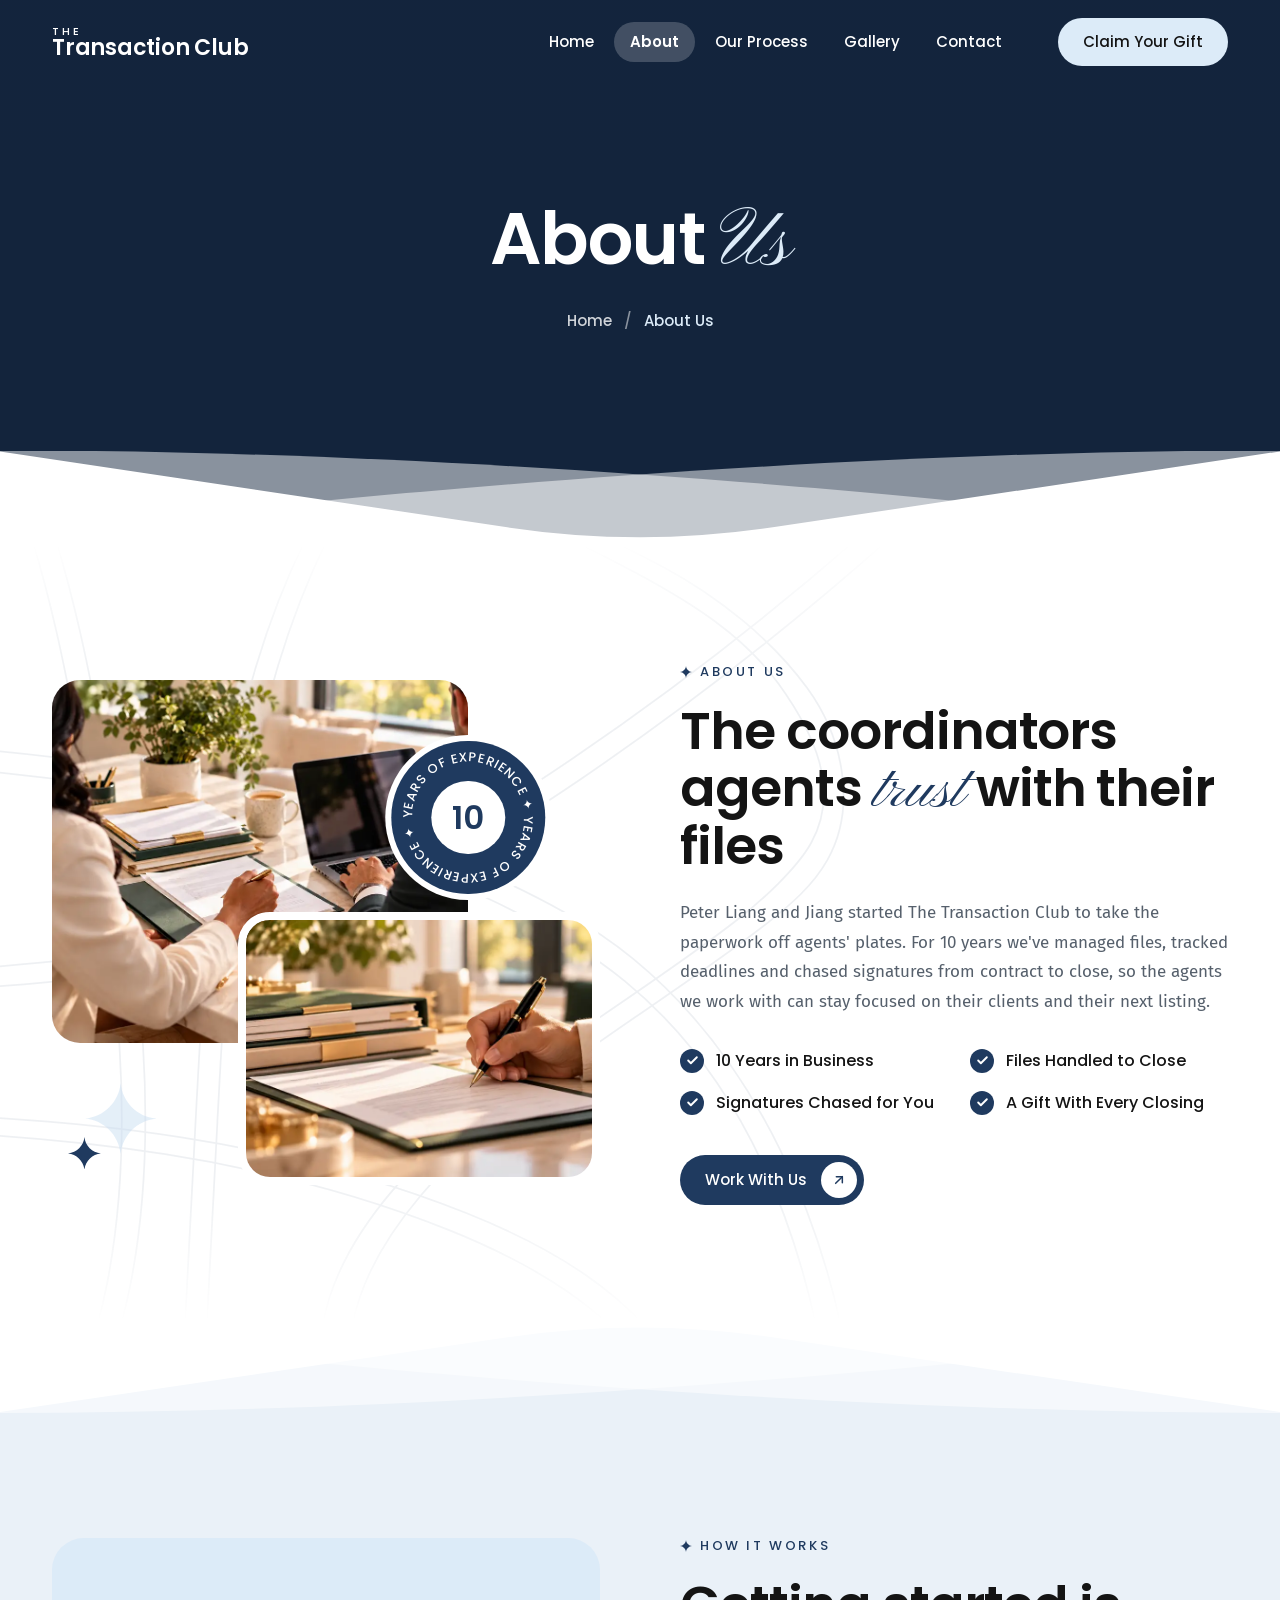
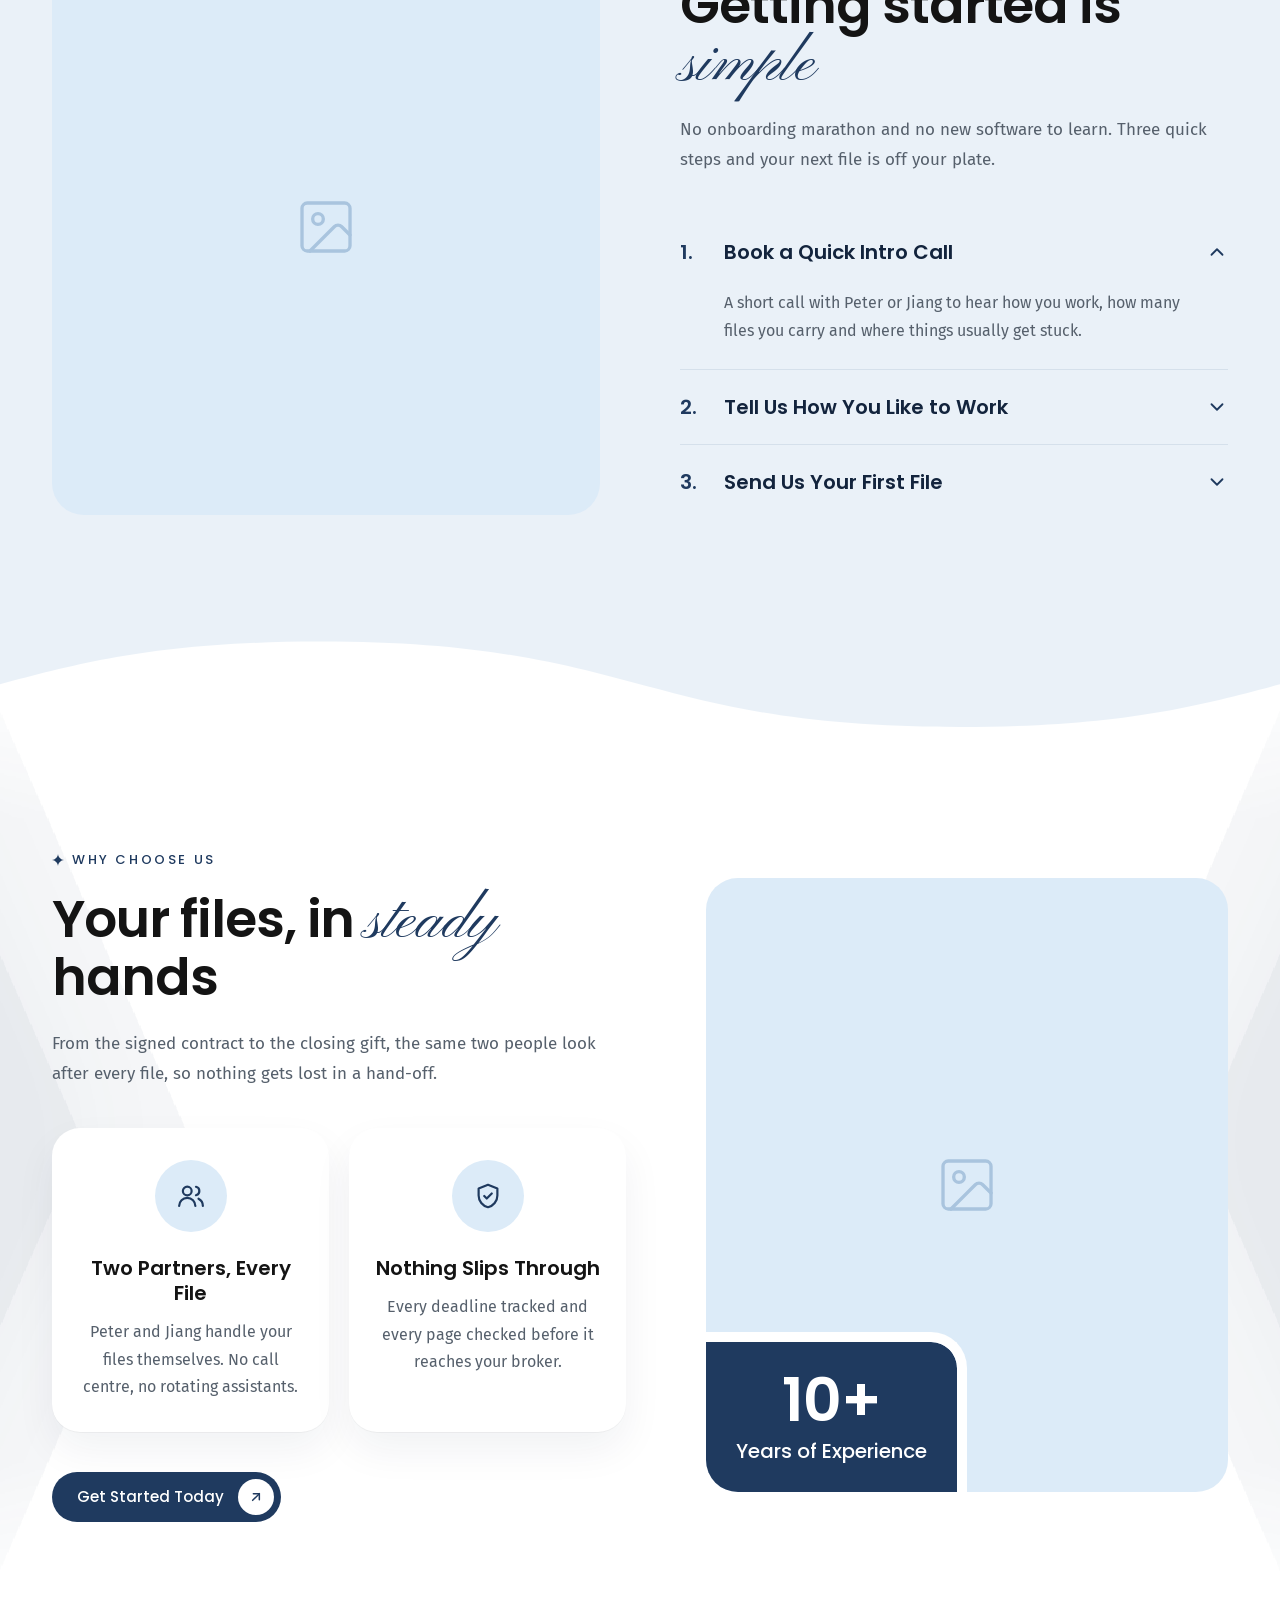
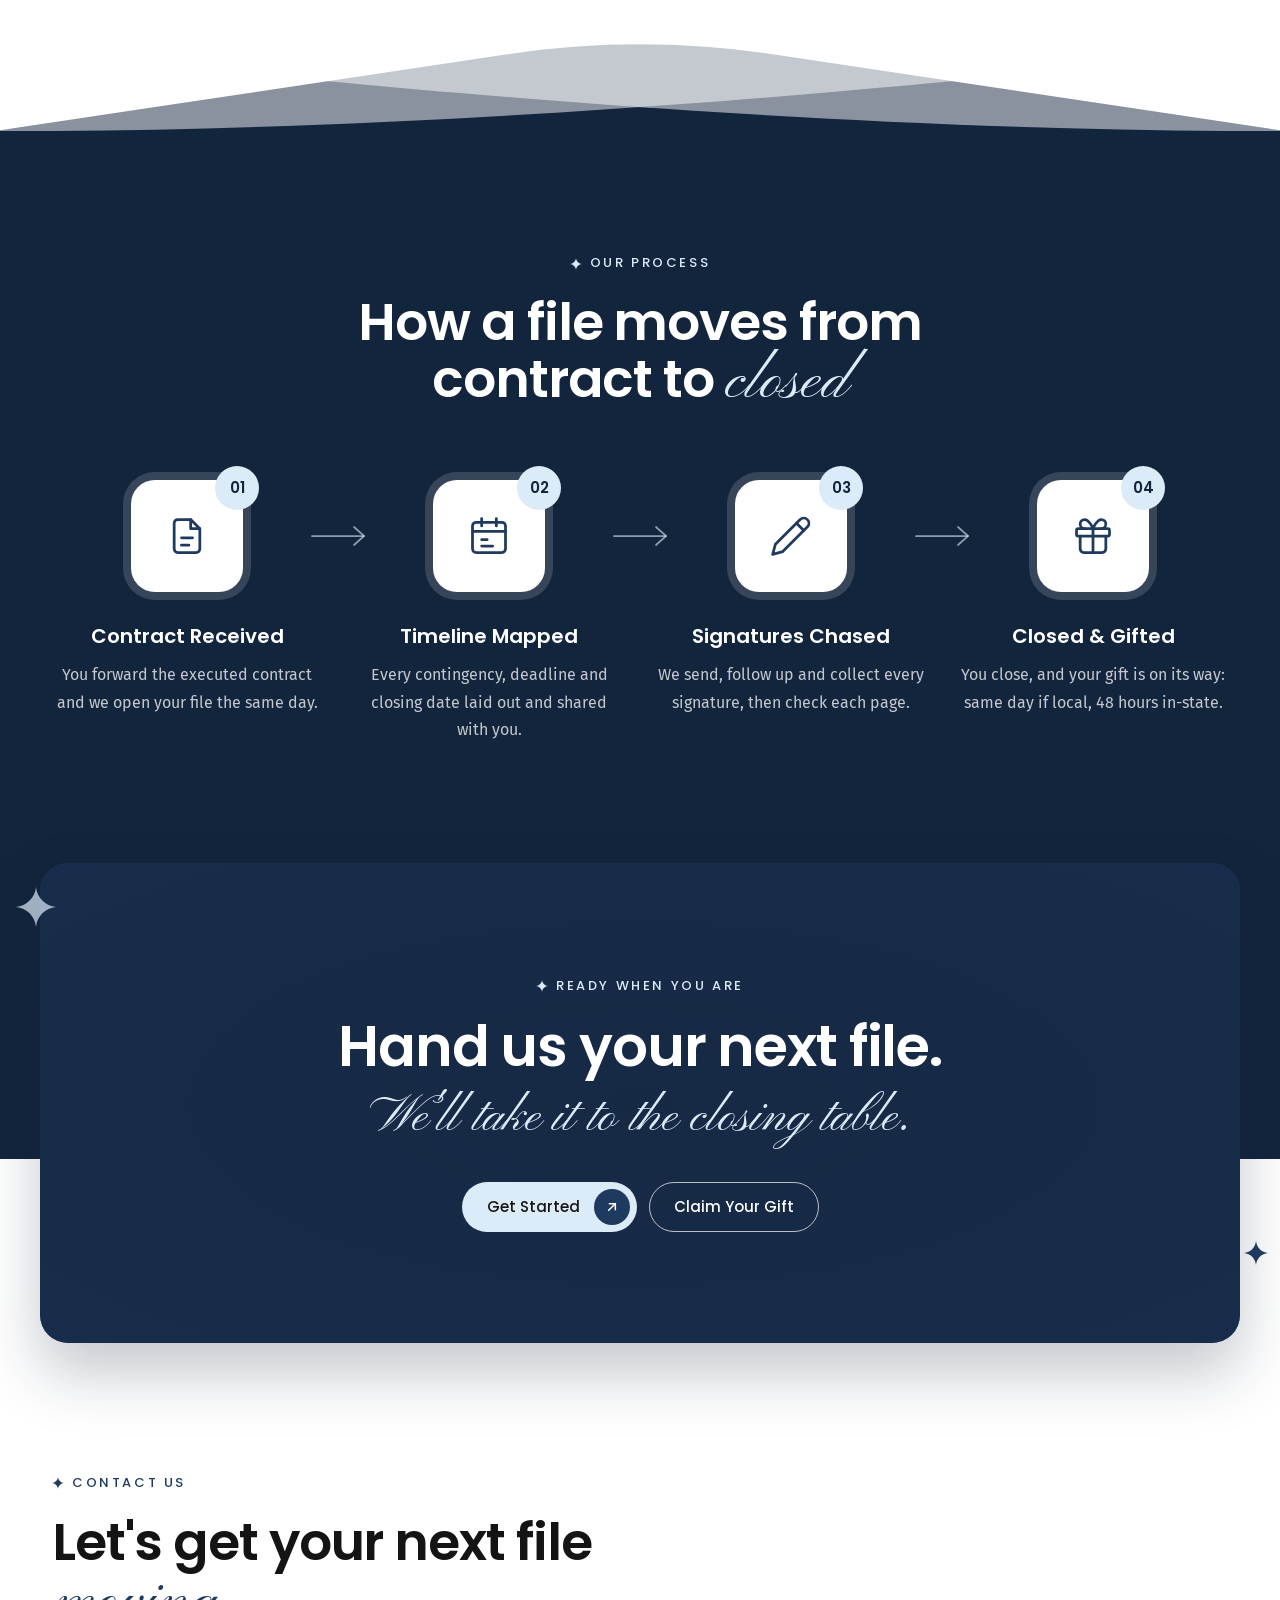
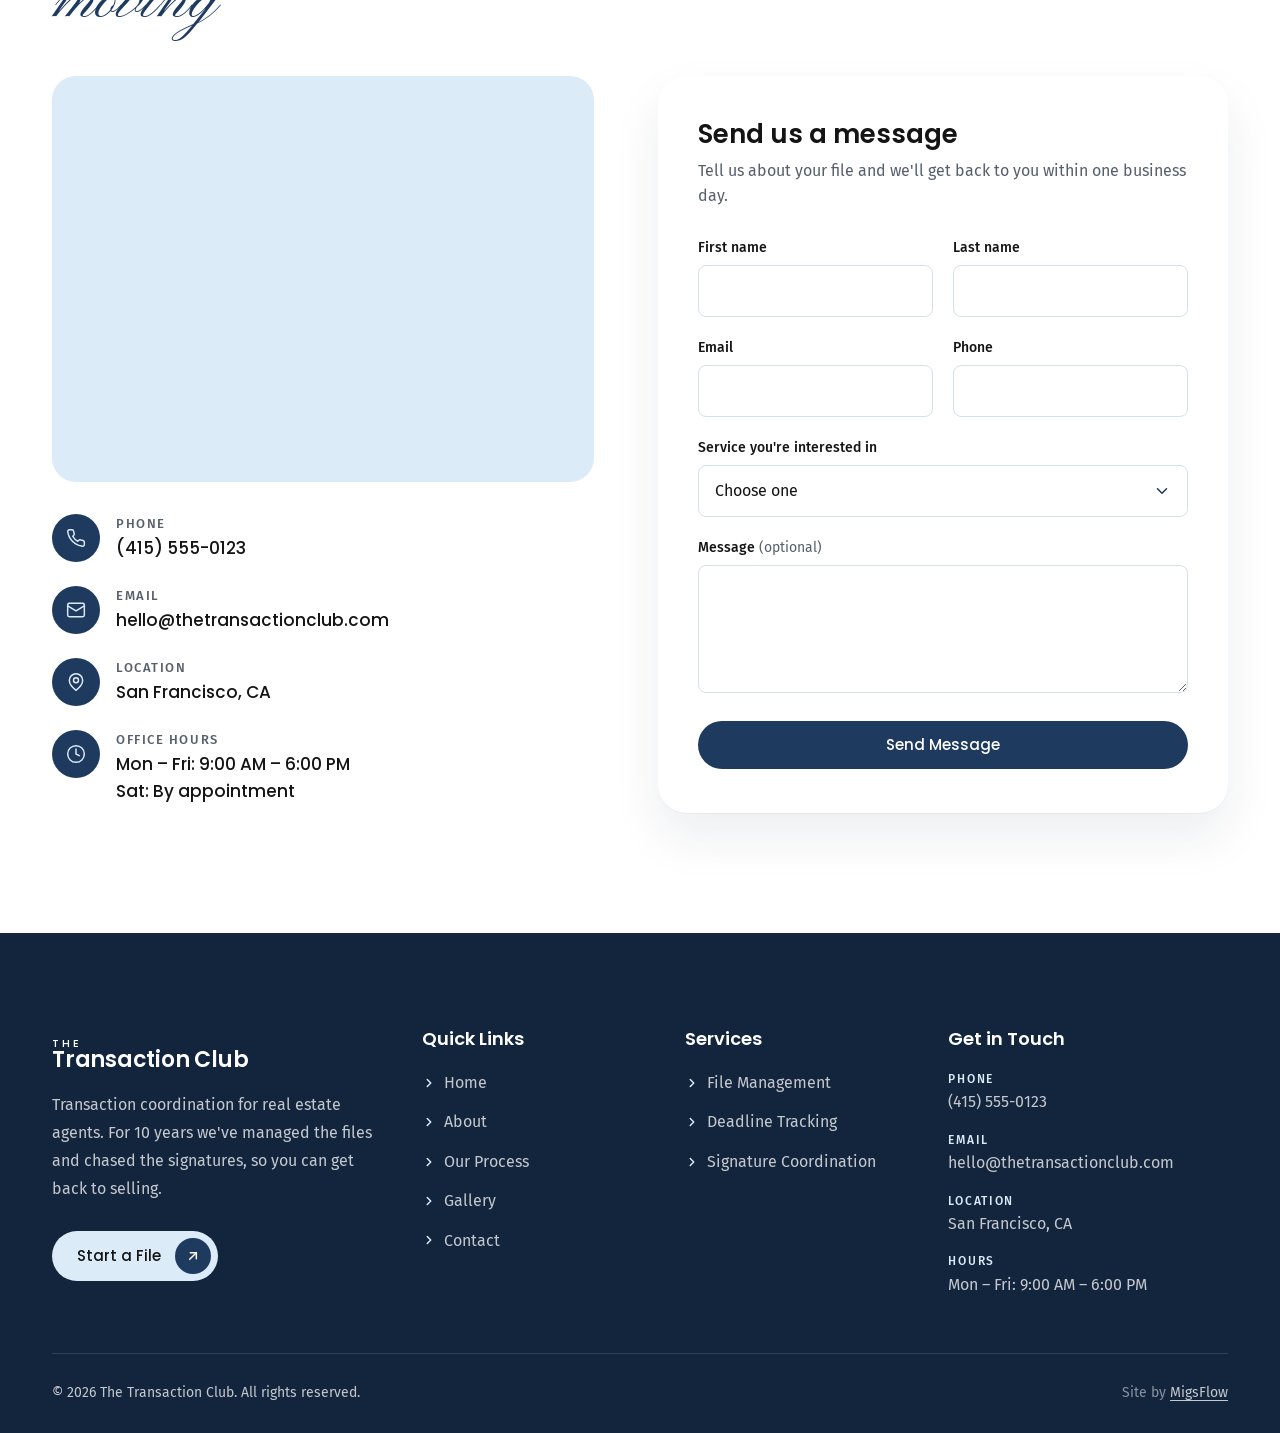
==== commit 43aa5afe: "Update" ====
--- a/html/about.html
+++ b/html/about.html
@@ -25,7 +25,7 @@
   <link rel="stylesheet" href="../css/about.css">
 
   <script src="../javascript/global.js" defer></script>
-  <script src="../javascript/about.js" defer></script>
+  <script src="../javascript/accordion.js" defer></script>
 </head>
 
 <body class="page-about">
@@ -186,6 +186,10 @@
 
       <div class="container how__inner">
 
+        <div class="how__media">
+          <div class="photo-slot how__photo" aria-hidden="true"></div>
+        </div>
+
         <div class="how__content">
           <p class="eyebrow">
             <svg class="eyebrow__icon" viewBox="0 0 24 24" aria-hidden="true"><path d="M12 0c.6 6.4 5.6 11.4 12 12-6.4.6-11.4 5.6-12 12-.6-6.4-5.6-11.4-12-12C6.4 11.4 11.4 6.4 12 0Z" /></svg>
@@ -235,10 +239,6 @@
           </div>
         </div>
 
-        <div class="how__media">
-          <div class="photo-slot how__photo" aria-hidden="true"></div>
-        </div>
-
       </div>
     </section>
 
@@ -248,7 +248,7 @@
          TODO: photo slot is empty until the client sends one.
          Copy is a stand-in drafted from the discovery call.
          ======================================================================== -->
-    <section class="why has-texture has-texture--particles" aria-labelledby="why-title">
+    <section class="why has-texture has-texture--pointers" aria-labelledby="why-title">
       <!-- Bubble divider: How It Works' sky blue flowing down into this section -->
       <div class="section-divider section-divider--top section-divider--bubble" aria-hidden="true"></div>
 
--- a/css/global.css
+++ b/css/global.css
@@ -59,21 +59,21 @@
 
 
 /* ==========================================================================
-   DESIGN TOKENS — palette is a first draft (light tan, black/white, dark green)
+   DESIGN TOKENS — palette is a first draft (white, baby blue, navy)
    ========================================================================== */
 
 :root {
   /* Colors */
-  --color-tan: #ede4d6;
-  --color-tan-light: #fffdfa;
+  --color-blue: #dcebf8; /* baby blue accents (was tan #ede4d6) */
+  --color-white-bg: #ffffff; /* page and card background (was cream #fffdfa) */
   --color-sky: #eaf1f8;
-  --color-tan-dark: #ebdecc;
+  --color-blue-dark: #c5dcf1; /* deeper baby blue (was tan #ebdecc) */
   --color-green: #1f3a5f; /* TRIAL: navy (was green #1e3b2f) */
   --color-green-dark: #13243d; /* TRIAL: deep navy (was #142a21) */
   --color-ink: #141414;
   --color-white: #ffffff;
-  --color-muted: #5a5750;
-  --color-border: #ddd3c3;
+  --color-muted: #56606c;
+  --color-border: #d5e0eb;
 
   /* Type */
   --font-heading: 'Poppins', 'Segoe UI', Helvetica, Arial, sans-serif;
@@ -129,7 +129,7 @@
   font-size: 1rem;
   line-height: 1.6;
   color: var(--color-ink);
-  background-color: var(--color-tan-light);
+  background-color: var(--color-white-bg);
   -webkit-font-smoothing: antialiased;
 }
 
@@ -177,7 +177,7 @@
 }
 
 :focus-visible {
-  outline: 2px solid var(--color-tan-dark);
+  outline: 2px solid var(--color-blue-dark);
   outline-offset: 3px;
 }
 
@@ -313,7 +313,8 @@
    A second gradient mask fades them out at the top and bottom edges so they
    never stop abruptly against a divider.
    Default: line art. --particles: slow drifting dots. --streaks: diagonal
-   falling streaks. (Both animated SVGs.) */
+   falling streaks. (Both animated SVGs.) --pointers: layered triangles
+   pointing in from the left and right edges. */
 .has-texture {
   position: relative;
   isolation: isolate;
@@ -326,6 +327,10 @@
 
 .has-texture--streaks {
   --texture-image: url('../images/svg-backgrounds/raining-streaks.svg');
+}
+
+.has-texture--pointers {
+  --texture-image: url('../images/svg-backgrounds/pointer-sandwich.svg');
 }
 
 .has-texture::before {
@@ -358,7 +363,7 @@
   bottom: -1px; /* hides a hairline seam on some screens */
   z-index: 1;
   height: var(--divider-height);
-  background-color: var(--divider-color, var(--color-tan-light));
+  background-color: var(--divider-color, var(--color-white-bg));
   pointer-events: none;
   -webkit-mask: var(--divider-shape) center / 100% 100% no-repeat;
   mask: var(--divider-shape) center / 100% 100% no-repeat;
@@ -436,7 +441,7 @@
 }
 
 .btn--light {
-  background-color: var(--color-tan);
+  background-color: var(--color-blue);
   color: var(--color-ink);
 }
 
@@ -512,7 +517,7 @@
 /* Example answers ("Ex: Jane Doe"): light enough to read as a hint, not a value */
 .form-field__input::placeholder,
 .form-field__textarea::placeholder {
-  color: #9a958c;
+  color: #94a0ad;
   opacity: 1;
 }
 
@@ -638,7 +643,7 @@
   font-weight: 500;
 }
 
-/* Mobile panel: current page in green with a small tan marker */
+/* Mobile panel: current page in green with a small blue marker */
 .nav__link[aria-current='page'] {
   color: var(--color-green);
   font-weight: 600;
@@ -651,7 +656,7 @@
   height: 0.5rem;
   margin-right: 0.625rem;
   border-radius: 50%;
-  background-color: var(--color-tan-dark);
+  background-color: var(--color-blue-dark);
   vertical-align: middle;
 }
 
@@ -733,7 +738,7 @@
   }
 
   /* Current page sits in a pill; hover previews a fainter one.
-     Over the hero: frosted white pill. Once the header turns white: tan pill. */
+     Over the hero: frosted white pill. Once the header turns white: blue pill. */
   .nav__link[aria-current='page']::before {
     display: none;
   }
@@ -748,17 +753,17 @@
   }
 
   .header.is-scrolled .nav__link:hover {
-    background-color: var(--color-tan-light);
+    background-color: var(--color-white-bg);
   }
 
   .header.is-scrolled .nav__link[aria-current='page'] {
     color: var(--color-green);
-    background-color: var(--color-tan);
-  }
-
-  /* CTA reads tan over photos, then green once the header turns white */
+    background-color: var(--color-blue);
+  }
+
+  /* CTA reads blue over photos, then green once the header turns white */
   .header:not(.is-scrolled) .nav__cta {
-    background-color: var(--color-tan);
+    background-color: var(--color-blue);
     color: var(--color-ink);
   }
 
@@ -775,9 +780,9 @@
 
 .photo-slot {
   overflow: hidden;
-  background-color: var(--color-tan);
+  background-color: var(--color-blue);
   /* Faint image icon so the slot reads as "photo goes here" */
-  background-image: url("data:image/svg+xml,%3Csvg xmlns='http://www.w3.org/2000/svg' viewBox='0 0 24 24' fill='none' stroke='%23ddd3c3' stroke-width='1.25' stroke-linecap='round' stroke-linejoin='round'%3E%3Crect x='3' y='3' width='18' height='18' rx='2'/%3E%3Ccircle cx='9' cy='9' r='2'/%3E%3Cpath d='m21 15-3.09-3.09a2 2 0 0 0-2.82 0L6 21'/%3E%3C/svg%3E");
+  background-image: url("data:image/svg+xml,%3Csvg xmlns='http://www.w3.org/2000/svg' viewBox='0 0 24 24' fill='none' stroke='%23a9c4de' stroke-width='1.25' stroke-linecap='round' stroke-linejoin='round'%3E%3Crect x='3' y='3' width='18' height='18' rx='2'/%3E%3Ccircle cx='9' cy='9' r='2'/%3E%3Cpath d='m21 15-3.09-3.09a2 2 0 0 0-2.82 0L6 21'/%3E%3C/svg%3E");
   background-position: center;
   background-size: 4rem;
   background-repeat: no-repeat;
@@ -848,7 +853,7 @@
   font-size: 1.15em;
   font-weight: 400;
   letter-spacing: 0;
-  color: var(--color-tan);
+  color: var(--color-blue);
 }
 
 /* ---------- Breadcrumb ---------- */
@@ -888,7 +893,7 @@
 }
 
 .breadcrumb [aria-current='page'] {
-  color: var(--color-tan);
+  color: var(--color-blue);
 }
 
 
@@ -901,7 +906,7 @@
 
 .contact {
   padding-block: 1rem 5rem;
-  background-color: var(--color-tan-light);
+  background-color: var(--color-white-bg);
 }
 
 /* Contact page: straight under the page hero (no Final CTA above), so it
@@ -926,7 +931,7 @@
   overflow: hidden;
   aspect-ratio: 4 / 3;
   border-radius: 1.5rem;
-  background-color: var(--color-tan);
+  background-color: var(--color-blue);
 }
 
 .contact__map iframe {
@@ -957,7 +962,7 @@
   flex: none;
   border-radius: 50%;
   background-color: var(--color-green);
-  color: var(--color-tan);
+  color: var(--color-blue);
 }
 
 .contact-detail__icon svg {
@@ -1075,7 +1080,7 @@
   width: 3.25rem;
   height: 3.25rem;
   padding: 0;
-  border: 2px solid var(--color-tan);
+  border: 2px solid var(--color-blue);
   border-radius: 50%;
   background-color: var(--color-green);
   color: var(--color-white);
@@ -1104,6 +1109,173 @@
 
 
 /* ==========================================================================
+   FINAL CTA (shared: home, About, Our Process)
+   The section is split: dark green on top (continuing Process) and cream
+   below (where Contact will sit). The rounded photo banner is inset from
+   the screen edges by --gutter and straddles that split.
+   --flipped: white on top, navy below, for pages where it sits between a
+   white section and the footer.
+   ========================================================================== */
+
+.final-cta {
+  position: relative;
+  padding: 0 var(--gutter) 5rem;
+  background: linear-gradient(180deg, var(--color-green-dark) 50%, var(--color-white-bg) 50%);
+}
+
+.final-cta__banner {
+  position: relative;
+  isolation: isolate;
+  display: flex;
+  align-items: center;
+  justify-content: center;
+  max-width: 82rem;
+  min-height: 34rem;
+  margin-inline: auto;
+  padding: 4rem 1.5rem;
+  overflow: hidden;
+  border-radius: 1.75rem;
+  text-align: center;
+  color: var(--color-white);
+  background-color: var(--color-green);
+  box-shadow: 0 30px 60px rgba(19, 36, 61, 0.25);
+}
+
+.final-cta__bg {
+  position: absolute;
+  inset: 0;
+  z-index: -2;
+}
+
+.final-cta__bg picture,
+.final-cta__bg img {
+  width: 100%;
+  height: 100%;
+  object-fit: cover;
+}
+
+/* Green wash, the same treatment as the hero, so the white copy reads */
+.final-cta__banner::before {
+  content: '';
+  position: absolute;
+  inset: 0;
+  z-index: -1;
+  background: radial-gradient(ellipse at center, rgba(19, 36, 61, 0.78) 0%, rgba(19, 36, 61, 0.6) 100%);
+}
+
+.final-cta__content {
+  max-width: 44rem;
+}
+
+.final-cta .eyebrow {
+  color: var(--color-blue);
+}
+
+.final-cta__title {
+  margin-top: 1rem;
+  font-size: clamp(2rem, 4vw + 0.75rem, 3.5rem);
+  letter-spacing: -0.02em;
+  line-height: 1.1;
+}
+
+/* Script line, matching "We handle the file." in the hero */
+.final-cta__title-accent {
+  display: block;
+  margin-top: 0.25em;
+  font-family: var(--font-script);
+  font-size: 0.9em;
+  font-weight: 400;
+  letter-spacing: 0;
+  color: var(--color-blue);
+}
+
+.final-cta__actions {
+  display: flex;
+  flex-wrap: wrap;
+  justify-content: center;
+  gap: 0.75rem;
+  margin-top: 2.25rem;
+}
+
+/* Badge reads green on the blue button */
+.final-cta .btn--light .btn__badge {
+  background-color: var(--color-green);
+  color: var(--color-white);
+}
+
+/* Decorative sparkles just outside the banner */
+.final-cta__spark {
+  position: absolute;
+  z-index: 1;
+  display: none;
+  pointer-events: none;
+}
+
+.final-cta__spark svg {
+  width: 100%;
+  height: 100%;
+  fill: var(--color-blue);
+}
+
+@media (min-width: 768px) {
+  .final-cta__banner {
+    min-height: 30rem;
+    padding: 5rem 3rem;
+  }
+}
+
+@media (min-width: 1024px) {
+  .final-cta {
+    padding: 0 2.5rem 7rem;
+  }
+
+  .final-cta__spark {
+    display: block;
+  }
+
+  .final-cta__spark--a {
+    top: 1.5rem;
+    left: 1rem;
+    width: 2.5rem;
+    height: 2.5rem;
+    opacity: 0.7;
+  }
+
+  .final-cta__spark--b {
+    right: 0.75rem;
+    bottom: 32%;
+    width: 1.5rem;
+    height: 1.5rem;
+  }
+
+  .final-cta__spark--b svg {
+    fill: var(--color-green);
+  }
+}
+
+.final-cta--flipped {
+  padding-bottom: 0;
+  background: linear-gradient(180deg, var(--color-white-bg) 50%, var(--color-green-dark) 50%);
+}
+
+/* Sparkle colours swap with the background: navy on the white top, blue on
+   the navy bottom */
+.final-cta--flipped .final-cta__spark--a svg {
+  fill: var(--color-green);
+}
+
+.final-cta--flipped .final-cta__spark--b svg {
+  fill: var(--color-blue);
+}
+
+@media (min-width: 1024px) {
+  .final-cta--flipped {
+    padding-bottom: 0;
+  }
+}
+
+
+/* ==========================================================================
    FOOTER (every page)
    Dark green. Mobile: stacked. Tablet: brand full width, three columns
    below. Desktop (1024px+): brand + three columns in one row.
@@ -1139,7 +1311,7 @@
   margin-top: 1.75rem;
 }
 
-/* Badge reads green on the tan button */
+/* Badge reads green on the blue button */
 .footer__cta .btn__badge {
   background-color: var(--color-green);
   color: var(--color-white);
@@ -1168,7 +1340,7 @@
   width: 0.875rem;
   height: 0.875rem;
   flex: none;
-  color: var(--color-tan);
+  color: var(--color-blue);
 }
 
 .footer__link:hover {
@@ -1192,7 +1364,7 @@
   font-weight: 500;
   letter-spacing: 0.14em;
   text-transform: uppercase;
-  color: var(--color-tan);
+  color: var(--color-blue);
 }
 
 .footer__contact a:hover {
--- a/css/styles.css
+++ b/css/styles.css
@@ -123,7 +123,7 @@
   font-weight: 500;
   letter-spacing: 0.18em;
   text-transform: uppercase;
-  color: var(--color-tan);
+  color: var(--color-blue);
 }
 
 .hero__title {
@@ -139,7 +139,7 @@
   font-size: 0.95em;
   font-weight: 400;
   letter-spacing: 0;
-  color: var(--color-tan);
+  color: var(--color-blue);
 }
 
 .hero__text {
@@ -163,7 +163,7 @@
   max-width: 30rem;
   padding: 1.75rem 1.5rem;
   border-radius: calc(var(--radius) * 2);
-  background-color: var(--color-tan-light);
+  background-color: var(--color-white-bg);
   color: var(--color-ink);
   box-shadow: 0 24px 60px rgba(0, 0, 0, 0.3);
 }
@@ -288,7 +288,7 @@
 .about {
   /* Shorter at the foot: the stats strip follows closely */
   padding-block: 5rem 2.5rem;
-  background-color: var(--color-tan-light);
+  background-color: var(--color-white-bg);
 }
 
 .about__inner {
@@ -310,7 +310,7 @@
   overflow: hidden;
   border-radius: 1.75rem;
   /* Shows while a photo is still loading */
-  background-color: var(--color-tan);
+  background-color: var(--color-blue);
 }
 
 .about__photo--main {
@@ -326,7 +326,7 @@
   bottom: 0;
   width: 66%;
   height: 54%;
-  border: 0.5rem solid var(--color-tan-light);
+  border: 0.5rem solid var(--color-white-bg);
   border-radius: 2rem;
 }
 
@@ -349,7 +349,7 @@
   transform: translateX(-50%);
   border-radius: 50%;
   background-color: var(--color-green);
-  box-shadow: 0 0 0 0.375rem var(--color-tan-light);
+  box-shadow: 0 0 0 0.375rem var(--color-white-bg);
 }
 
 .about__badge-ring {
@@ -379,7 +379,7 @@
   align-items: center;
   justify-content: center;
   border-radius: 50%;
-  background-color: var(--color-tan-light);
+  background-color: var(--color-white-bg);
   color: var(--color-green);
   font-family: var(--font-heading);
   font-size: clamp(1.25rem, 5vw, 1.875rem);
@@ -391,7 +391,7 @@
 
 .about__spark {
   position: absolute;
-  fill: var(--color-tan-dark);
+  fill: var(--color-blue-dark);
   pointer-events: none;
 }
 
@@ -458,8 +458,8 @@
 
 .services {
   --services-overlap: 9rem;
-  /* Tan drifting particles over the green (has-texture--particles) */
-  --texture-color: var(--color-tan);
+  /* Blue drifting particles over the green (has-texture--particles) */
+  --texture-color: var(--color-blue);
   --texture-opacity: 0.35;
   color: var(--color-white);
   background-color: var(--color-green-dark);
@@ -482,12 +482,12 @@
 /* Header colours flipped for the dark band */
 .services__top .eyebrow,
 .services__top .section-title__accent {
-  color: var(--color-tan);
-}
-
-/* A green button would vanish on green, so it turns tan here */
+  color: var(--color-blue);
+}
+
+/* A green button would vanish on green, so it turns blue here */
 .services__top .btn--primary {
-  background-color: var(--color-tan);
+  background-color: var(--color-blue);
   color: var(--color-ink);
 }
 
@@ -566,7 +566,7 @@
   border-bottom: 1px solid var(--color-border);
 }
 
-/* Tan tile with a green icon; flips to green with a tan icon on hover */
+/* Blue tile with a green icon; flips to green with a blue icon on hover */
 .service-card__icon {
   display: inline-flex;
   align-items: center;
@@ -575,7 +575,7 @@
   height: 3.25rem;
   flex: none;
   border-radius: 0.875rem;
-  background-color: var(--color-tan);
+  background-color: var(--color-blue);
   color: var(--color-green);
   transition: background-color var(--transition), color var(--transition);
 }
@@ -588,7 +588,7 @@
 .service-card:hover .service-card__icon,
 .service-card:focus-within .service-card__icon {
   background-color: var(--color-green);
-  color: var(--color-tan);
+  color: var(--color-blue);
 }
 
 .service-card__title {
@@ -611,14 +611,14 @@
 }
 
 .service-card:focus-within {
-  outline: 2px solid var(--color-tan-dark);
+  outline: 2px solid var(--color-blue-dark);
   outline-offset: 3px;
 }
 
 .service-card__arrow {
   display: inline-flex;
   flex: none;
-  color: var(--color-tan-dark);
+  color: var(--color-blue-dark);
   transition: color var(--transition), transform var(--transition);
 }
 
@@ -645,7 +645,7 @@
   aspect-ratio: 4 / 3;
   overflow: hidden;
   border-radius: 1.25rem;
-  background-color: var(--color-tan);
+  background-color: var(--color-blue);
 }
 
 .service-card__photo picture,
@@ -748,7 +748,7 @@
   height: 3rem;
   flex: none;
   border-radius: 0.875rem;
-  background-color: var(--color-tan);
+  background-color: var(--color-blue);
   color: var(--color-green);
 }
 
@@ -836,7 +836,7 @@
   position: relative;
   /* Top padding clears the bubble divider hanging from the top edge */
   padding-block: calc(5rem + var(--divider-height)) 5rem;
-  background-color: var(--color-tan-light);
+  background-color: var(--color-white-bg);
 }
 
 /* Bubble divider: the Services green flowing down into this section */
@@ -908,7 +908,7 @@
   padding-left: 0.5rem;
 }
 
-/* White disc so the four-colour G reads on the tan button */
+/* White disc so the four-colour G reads on the blue button */
 .testimonials__google-icon {
   display: inline-flex;
   align-items: center;
@@ -983,7 +983,7 @@
 }
 
 .review-card__google:hover {
-  background-color: var(--color-tan-light);
+  background-color: var(--color-white-bg);
 }
 
 .review-card__quote {
@@ -1017,7 +1017,7 @@
   flex: none;
   border-radius: 50%;
   background-color: var(--color-green);
-  color: var(--color-tan);
+  color: var(--color-blue);
   font-family: var(--font-heading);
   font-size: 0.875rem;
   font-weight: 600;
@@ -1129,11 +1129,11 @@
 }
 
 .process .eyebrow {
-  color: var(--color-tan);
+  color: var(--color-blue);
 }
 
 .process .section-title__accent {
-  color: var(--color-tan);
+  color: var(--color-blue);
 }
 
 .process__intro {
@@ -1248,7 +1248,7 @@
   font-size: 3rem;
   font-weight: 600;
   line-height: 1;
-  color: var(--color-tan);
+  color: var(--color-blue);
 }
 
 .process-card__title {
@@ -1315,8 +1315,8 @@
 }
 
 .process__arrow:hover {
-  border-color: var(--color-tan);
-  background-color: var(--color-tan);
+  border-color: var(--color-blue);
+  background-color: var(--color-blue);
   color: var(--color-green-dark);
 }
 
@@ -1387,150 +1387,6 @@
 
 
 /* ==========================================================================
-   FINAL CTA
-   The section is split: dark green on top (continuing Process) and cream
-   below (where Contact will sit). The rounded photo banner is inset from
-   the screen edges by --gutter and straddles that split.
-   ========================================================================== */
-
-.final-cta {
-  position: relative;
-  padding: 0 var(--gutter) 5rem;
-  background: linear-gradient(180deg, var(--color-green-dark) 50%, var(--color-tan-light) 50%);
-}
-
-.final-cta__banner {
-  position: relative;
-  isolation: isolate;
-  display: flex;
-  align-items: center;
-  justify-content: center;
-  max-width: 82rem;
-  min-height: 34rem;
-  margin-inline: auto;
-  padding: 4rem 1.5rem;
-  overflow: hidden;
-  border-radius: 1.75rem;
-  text-align: center;
-  color: var(--color-white);
-  background-color: var(--color-green);
-  box-shadow: 0 30px 60px rgba(19, 36, 61, 0.25);
-}
-
-.final-cta__bg {
-  position: absolute;
-  inset: 0;
-  z-index: -2;
-}
-
-.final-cta__bg picture,
-.final-cta__bg img {
-  width: 100%;
-  height: 100%;
-  object-fit: cover;
-}
-
-/* Green wash, the same treatment as the hero, so the white copy reads */
-.final-cta__banner::before {
-  content: '';
-  position: absolute;
-  inset: 0;
-  z-index: -1;
-  background: radial-gradient(ellipse at center, rgba(19, 36, 61, 0.78) 0%, rgba(19, 36, 61, 0.6) 100%);
-}
-
-.final-cta__content {
-  max-width: 44rem;
-}
-
-.final-cta .eyebrow {
-  color: var(--color-tan);
-}
-
-.final-cta__title {
-  margin-top: 1rem;
-  font-size: clamp(2rem, 4vw + 0.75rem, 3.5rem);
-  letter-spacing: -0.02em;
-  line-height: 1.1;
-}
-
-/* Script line, matching "We handle the file." in the hero */
-.final-cta__title-accent {
-  display: block;
-  margin-top: 0.25em;
-  font-family: var(--font-script);
-  font-size: 0.9em;
-  font-weight: 400;
-  letter-spacing: 0;
-  color: var(--color-tan);
-}
-
-.final-cta__actions {
-  display: flex;
-  flex-wrap: wrap;
-  justify-content: center;
-  gap: 0.75rem;
-  margin-top: 2.25rem;
-}
-
-/* Badge reads green on the tan button */
-.final-cta .btn--light .btn__badge {
-  background-color: var(--color-green);
-  color: var(--color-white);
-}
-
-/* Decorative sparkles just outside the banner */
-.final-cta__spark {
-  position: absolute;
-  z-index: 1;
-  display: none;
-  pointer-events: none;
-}
-
-.final-cta__spark svg {
-  width: 100%;
-  height: 100%;
-  fill: var(--color-tan);
-}
-
-@media (min-width: 768px) {
-  .final-cta__banner {
-    min-height: 30rem;
-    padding: 5rem 3rem;
-  }
-}
-
-@media (min-width: 1024px) {
-  .final-cta {
-    padding: 0 2.5rem 7rem;
-  }
-
-  .final-cta__spark {
-    display: block;
-  }
-
-  .final-cta__spark--a {
-    top: 1.5rem;
-    left: 1rem;
-    width: 2.5rem;
-    height: 2.5rem;
-    opacity: 0.7;
-  }
-
-  .final-cta__spark--b {
-    right: 0.75rem;
-    bottom: 32%;
-    width: 1.5rem;
-    height: 1.5rem;
-  }
-
-  .final-cta__spark--b svg {
-    fill: var(--color-green);
-  }
-}
-
-
-/* ==========================================================================
    SWIPE HINT — tells touch users a row scrolls sideways. Shown only where the
    row is a swipe row (services below 960px, process below 1024px). The hand
    nudges sideways twice, then rests.
@@ -1553,11 +1409,11 @@
 
 .services .swipe-hint {
   justify-content: center;
-  color: var(--color-tan);
+  color: var(--color-blue);
 }
 
 .process .swipe-hint {
-  color: var(--color-tan);
+  color: var(--color-blue);
 }
 
 @media (max-width: 959px) {
--- a/css/about.css
+++ b/css/about.css
@@ -38,7 +38,7 @@
 
 /* Arc divider: the About section's cream hanging down into the sky */
 .how .section-divider {
-  --divider-color: var(--color-tan-light);
+  --divider-color: var(--color-white-bg);
 }
 
 .how__inner {
@@ -156,10 +156,10 @@
    ========================================================================== */
 
 .why {
-  --texture-opacity: 0.08;
+  --texture-opacity: 0.12;
   /* Top padding clears the bubble divider hanging from the top edge */
   padding-block: calc(5rem + var(--divider-height)) 5rem;
-  background-color: var(--color-tan-light);
+  background-color: var(--color-white-bg);
 }
 
 /* Bubble divider: How It Works' sky flowing down into the cream */
@@ -203,7 +203,7 @@
   width: 4.5rem;
   height: 4.5rem;
   border-radius: 50%;
-  background-color: var(--color-tan);
+  background-color: var(--color-blue);
   color: var(--color-green);
 }
 
@@ -249,7 +249,7 @@
   justify-content: center;
   width: 52%;
   padding: 1.75rem 1rem;
-  border: solid var(--color-tan-light);
+  border: solid var(--color-white-bg);
   border-width: 0.625rem 0.625rem 0 0;
   /* Bottom-left matches the photo's corner; top-right curves the cut-out */
   border-radius: 0 2.25rem 0 2rem;
@@ -331,7 +331,7 @@
 
 /* Arc divider: the Why Choose Us cream hanging down over the photo */
 .steps-section .section-divider {
-  --divider-color: var(--color-tan-light);
+  --divider-color: var(--color-white-bg);
 }
 
 .steps-section__bg {
@@ -360,7 +360,7 @@
 
 .steps-section .eyebrow,
 .steps-section .section-title__accent {
-  color: var(--color-tan);
+  color: var(--color-blue);
 }
 
 .steps-section__head {
@@ -393,13 +393,60 @@
   margin-inline: auto;
   border-radius: 1.5rem;
   color: var(--color-green);
+  isolation: isolate;
+  transition: transform 0.5s ease;
+}
+
+/* The tile is its own layer so it can flip without taking the number badge
+   with it */
+.step__icon::before {
+  content: '';
+  position: absolute;
+  inset: 0;
+  z-index: -1;
+  border-radius: inherit;
   background-color: var(--color-white);
   box-shadow: 0 0 0 0.5rem rgba(255, 255, 255, 0.15);
+  transition: transform 0.6s ease-in-out, background-color 0s linear 0.3s;
 }
 
 .step__icon svg {
   width: 2.75rem;
   height: 2.75rem;
+  transition: transform 0.6s ease-in-out, color 0s linear 0.3s;
+}
+
+/* Hover: the tile lifts and flips over, turning navy with a baby-blue icon.
+   The colours switch at the halfway point, when the tile is edge-on. */
+@media (hover: hover) {
+  .step:hover .step__icon {
+    transform: translateY(-0.5rem);
+  }
+
+  .step:hover .step__icon::before {
+    transform: perspective(40rem) rotateY(180deg);
+    background-color: var(--color-green);
+  }
+
+  .step:hover .step__icon svg {
+    transform: perspective(40rem) rotateY(360deg);
+    color: var(--color-blue);
+  }
+}
+
+@media (prefers-reduced-motion: reduce) {
+  .step__icon,
+  .step__icon::before,
+  .step__icon svg {
+    transition-duration: 0s;
+    transition-delay: 0s;
+  }
+
+  .step:hover .step__icon,
+  .step:hover .step__icon::before,
+  .step:hover .step__icon svg {
+    transform: none;
+  }
 }
 
 .step__number {
@@ -416,7 +463,7 @@
   font-size: 0.9375rem;
   font-weight: 600;
   color: var(--color-green-dark);
-  background-color: var(--color-tan);
+  background-color: var(--color-blue);
 }
 
 .step__title {
@@ -458,7 +505,7 @@
     width: 3.5rem;
     height: 1.5rem;
     transform: translate(-50%, -50%);
-    background: url("data:image/svg+xml,%3Csvg xmlns='http://www.w3.org/2000/svg' viewBox='0 0 56 24' fill='none' stroke='%23ede4d6' stroke-opacity='0.6' stroke-width='1.75' stroke-linecap='round' stroke-linejoin='round'%3E%3Cline x1='2' y1='12' x2='54' y2='12'/%3E%3Cpolyline points='44 3 54 12 44 21'/%3E%3C/svg%3E") center / contain no-repeat;
+    background: url("data:image/svg+xml,%3Csvg xmlns='http://www.w3.org/2000/svg' viewBox='0 0 56 24' fill='none' stroke='%23dcebf8' stroke-opacity='0.6' stroke-width='1.75' stroke-linecap='round' stroke-linejoin='round'%3E%3Cline x1='2' y1='12' x2='54' y2='12'/%3E%3Cpolyline points='44 3 54 12 44 21'/%3E%3C/svg%3E") center / contain no-repeat;
     pointer-events: none;
   }
 }
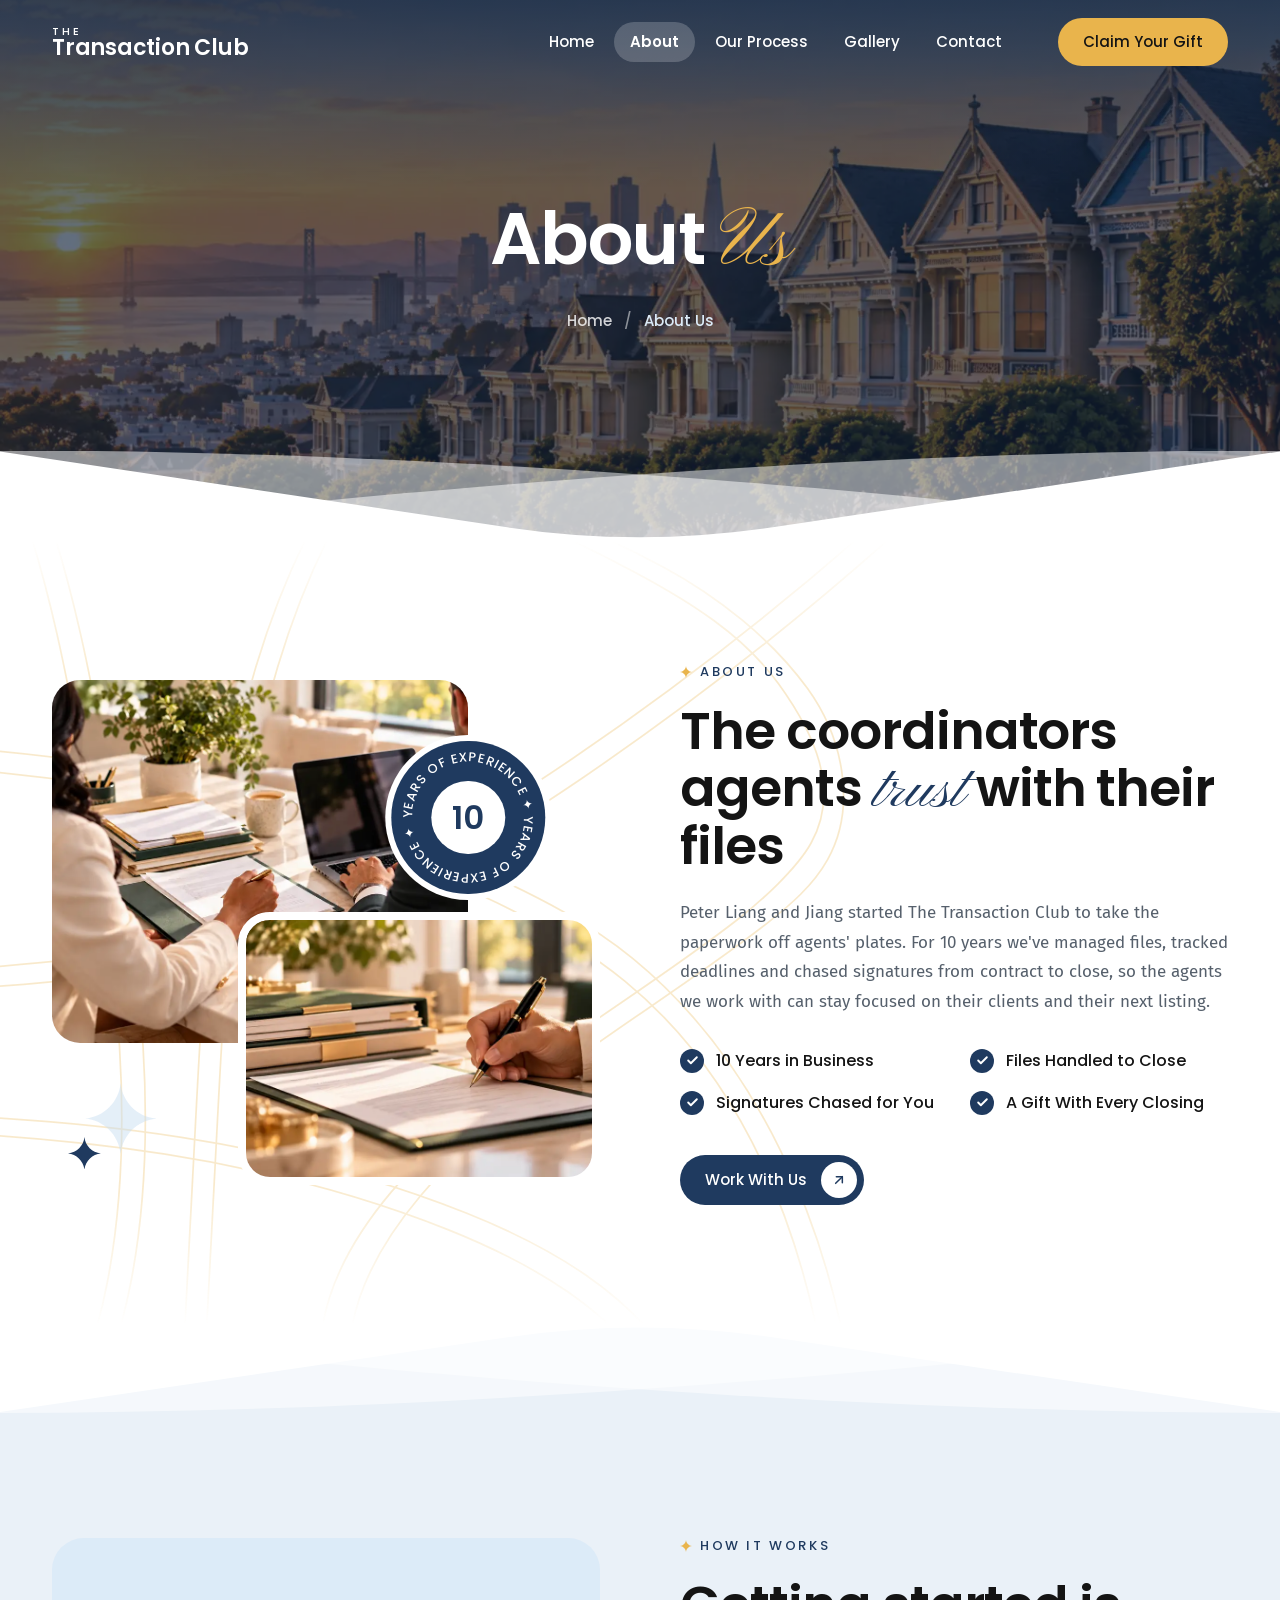
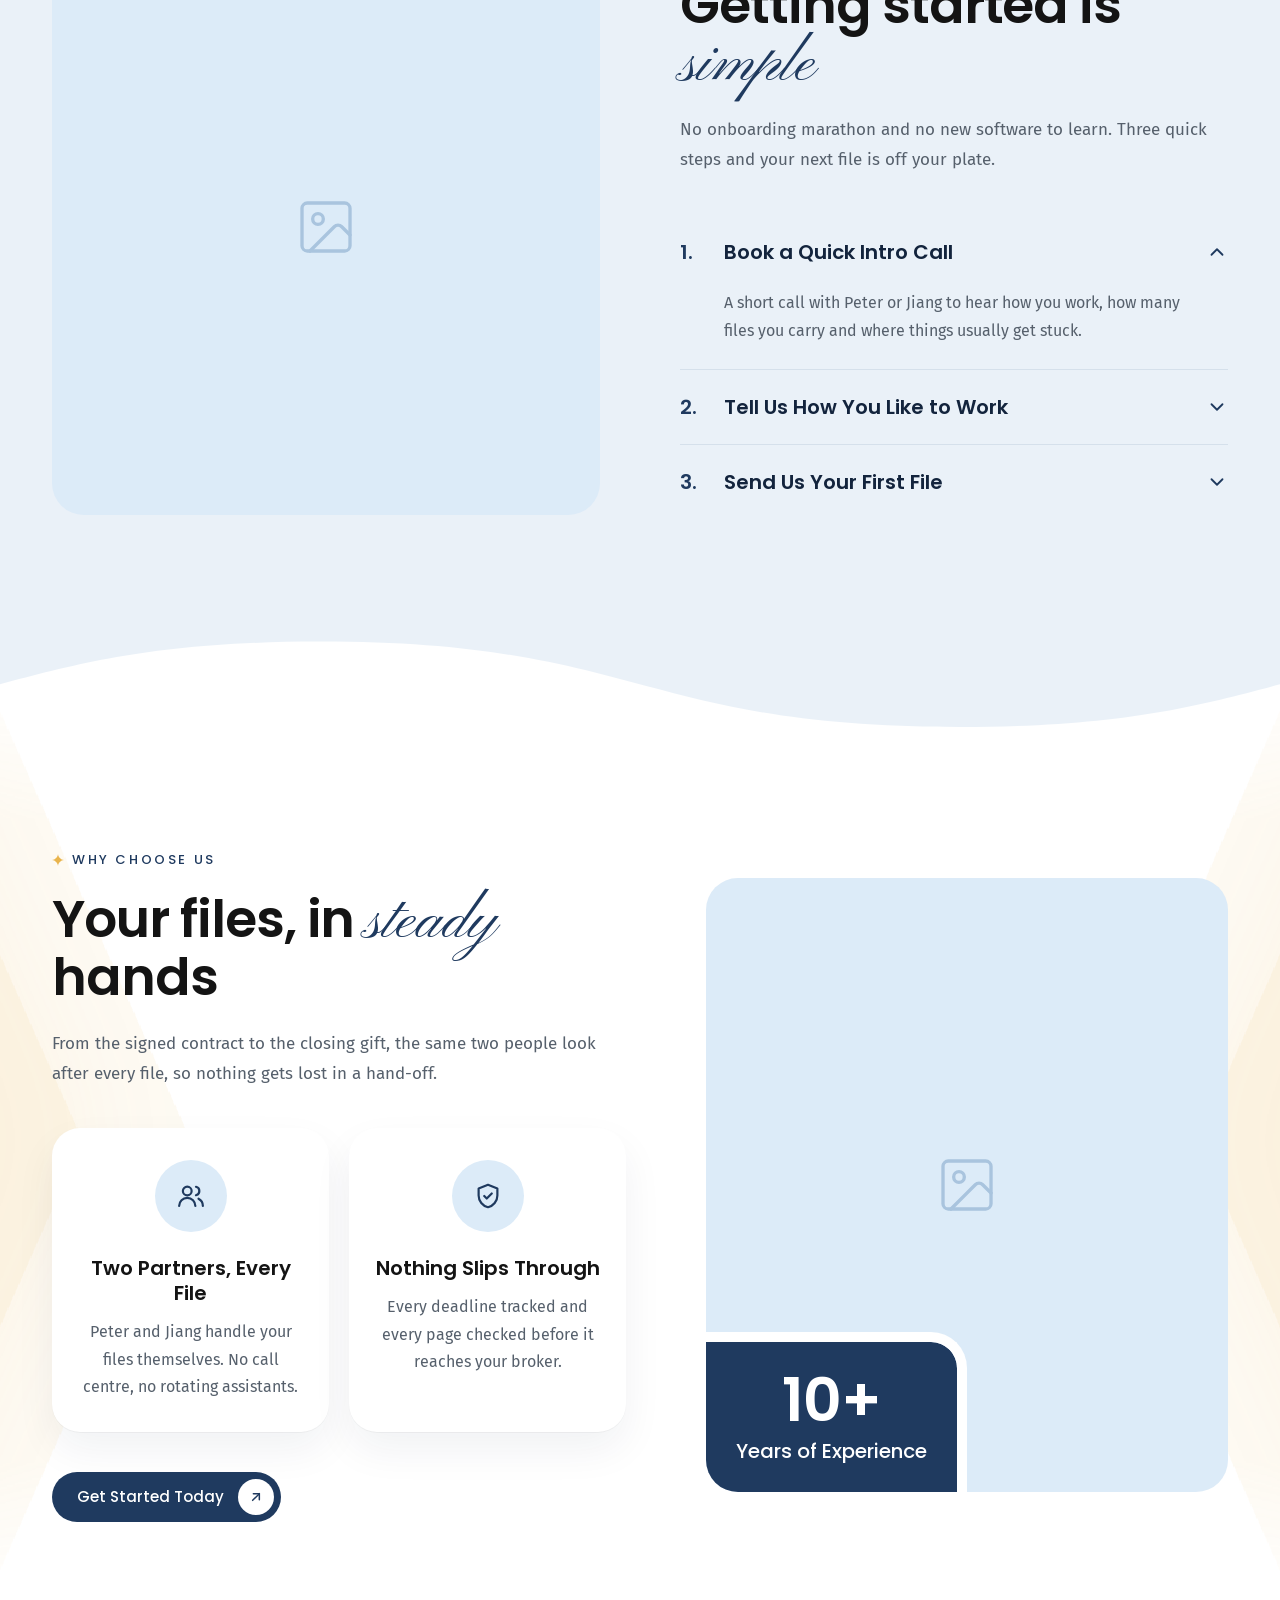
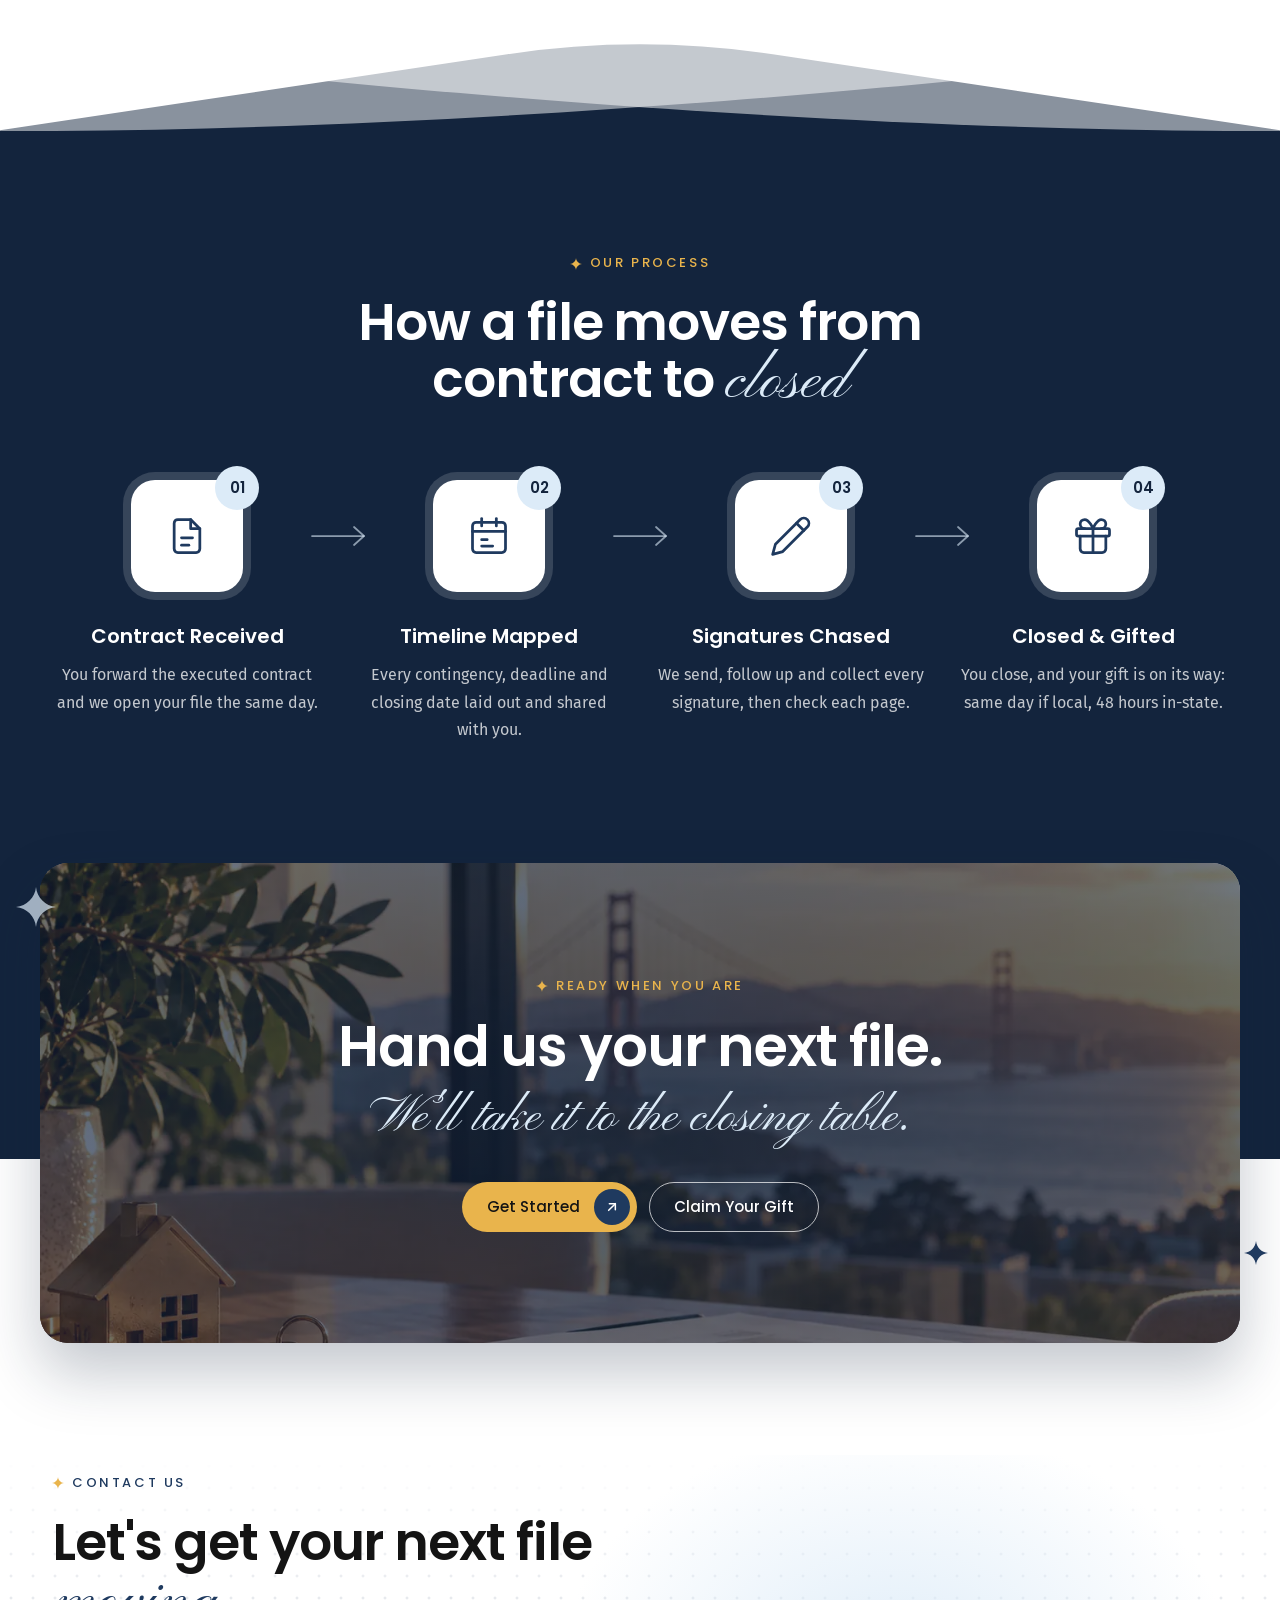
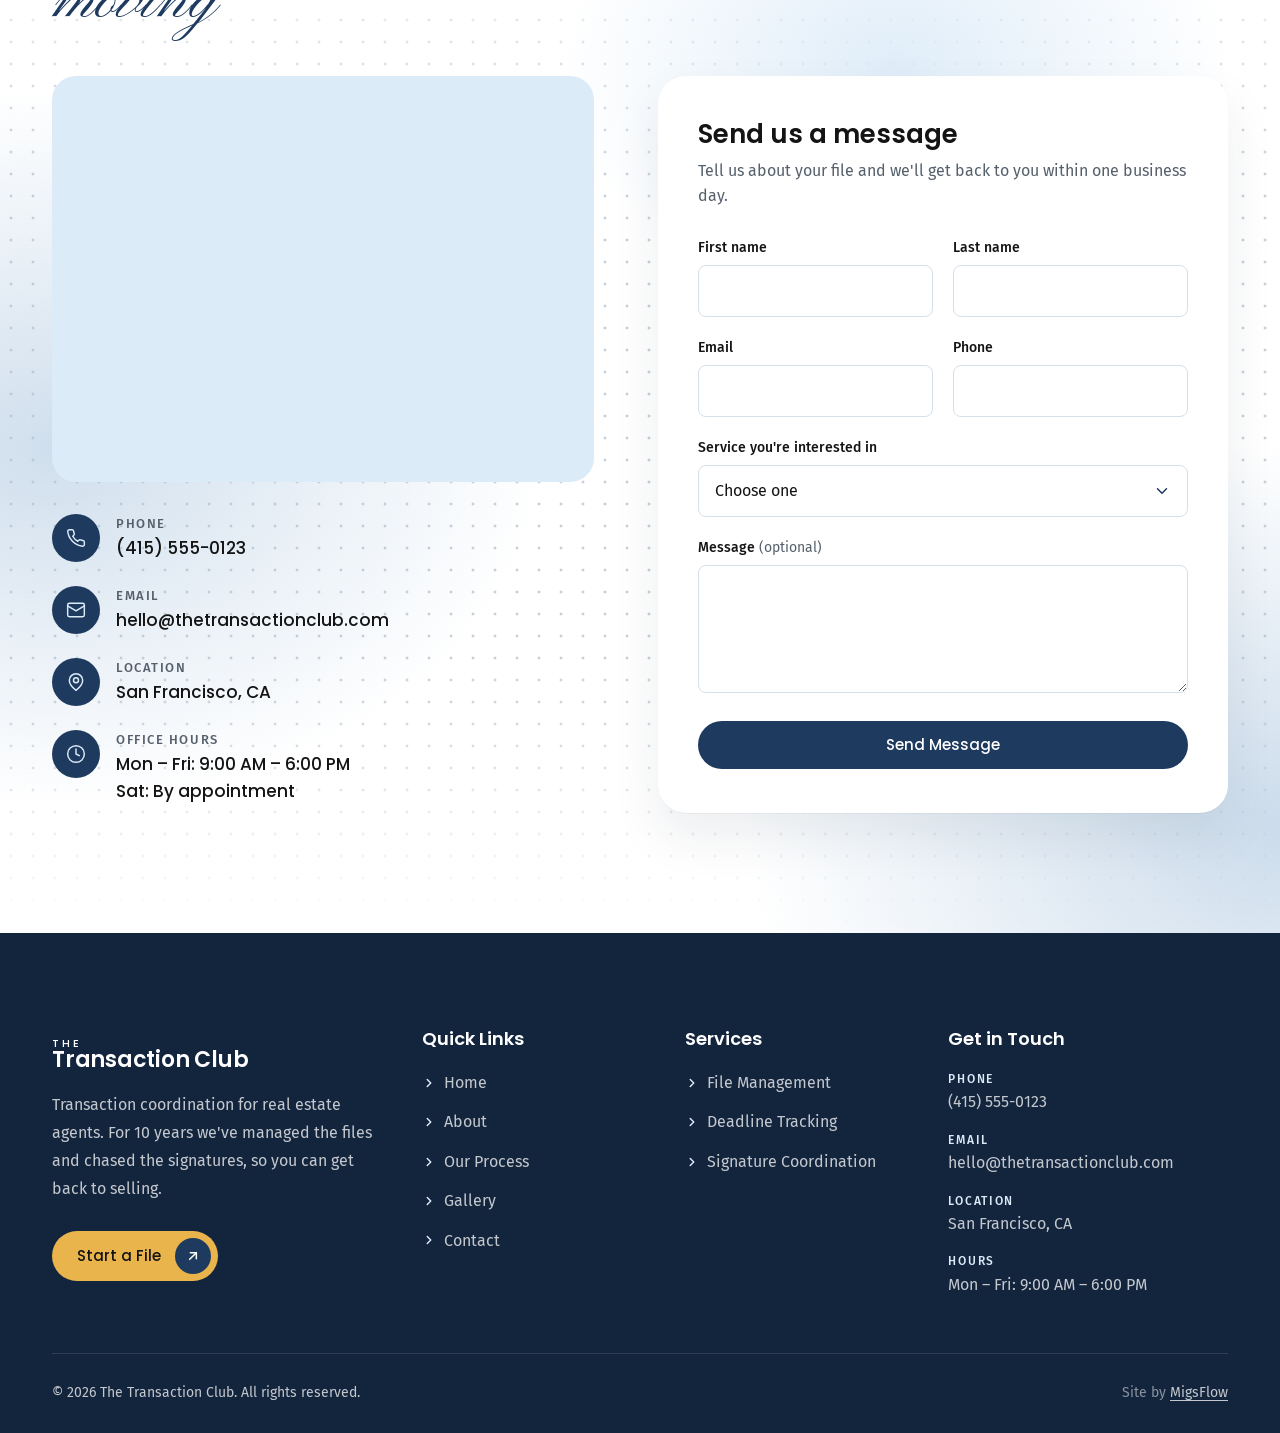
==== commit f1167c1c: "Updates" ====
--- a/html/about.html
+++ b/html/about.html
@@ -14,8 +14,9 @@
   <link rel="preload" href="../fonts/fira-sans-v18-latin-regular.woff2" as="font" type="font/woff2" crossorigin>
   <link rel="preload" href="../fonts/pinyon-script-v24-latin-regular.woff2" as="font" type="font/woff2" crossorigin>
 
-  <!-- TODO: once the hero photo exists, preload it here like the homepage does:
-       <link rel="preload" as="image" type="image/webp" href="../images/about/hero.webp" fetchpriority="high"> -->
+  <!-- Hero photo: phones get the portrait crop -->
+  <link rel="preload" as="image" type="image/webp" href="../images/home/hero-2-m.webp" media="(max-width: 767px)" fetchpriority="high">
+  <link rel="preload" as="image" type="image/webp" href="../images/home/hero-2.webp" media="(min-width: 768px)" fetchpriority="high">
 
   <!-- global.css (tokens, nav, buttons, page hero, contact, footer) →
        styles.css (the About and Final CTA sections shared with the homepage)
@@ -69,13 +70,16 @@
     <!-- ========================================================================
          PAGE HERO — background photo, page title and a breadcrumb trail so
          visitors know where they are.
-         TODO: no photo yet; the navy fill stands in. When one arrives, drop a
-         <picture> into .page-hero__bg (decorative, alt="", fetchpriority="high")
-         and preload it in <head>.
+         Photo: images/home/hero-2 (portrait "-m" crop on phones), preloaded in <head>.
          ======================================================================== -->
     <section class="page-hero" aria-labelledby="page-hero-title">
       <div class="page-hero__bg" aria-hidden="true">
-        <!-- <picture> goes here -->
+        <picture>
+          <source media="(max-width: 767px)" srcset="../images/home/hero-2-m.webp" type="image/webp" width="560" height="941">
+          <source media="(max-width: 767px)" srcset="../images/home/hero-2-m.jpg" type="image/jpeg" width="560" height="941">
+          <source srcset="../images/home/hero-2.webp" type="image/webp">
+          <img src="../images/home/hero-2.jpg" alt="" width="1672" height="941" fetchpriority="high" decoding="async">
+        </picture>
       </div>
 
       <div class="container page-hero__inner">
@@ -372,8 +376,7 @@
     <!-- ========================================================================
          FINAL CTA — same banner as the homepage (styles.css). The navy top
          half continues the foot of Our Process, as on the homepage.
-         TODO: no photo yet; the navy banner stands in. Add a <picture> inside
-         .final-cta__bg when one arrives (decorative, alt="", loading="lazy").
+         Photo: images/home/final-cta (Golden Gate view), same as the homepage.
          ======================================================================== -->
     <section class="final-cta" aria-labelledby="final-cta-title">
       <span class="final-cta__spark final-cta__spark--a" aria-hidden="true"><svg viewBox="0 0 24 24" aria-hidden="true"><path d="M12 0c.6 6.4 5.6 11.4 12 12-6.4.6-11.4 5.6-12 12-.6-6.4-5.6-11.4-12-12C6.4 11.4 11.4 6.4 12 0Z" /></svg></span>
@@ -381,7 +384,12 @@
 
       <div class="final-cta__banner">
         <div class="final-cta__bg" aria-hidden="true">
-          <!-- <picture> goes here -->
+          <picture>
+            <source media="(max-width: 767px)" srcset="../images/home/final-cta-m.webp" type="image/webp" width="640" height="800">
+            <source media="(max-width: 767px)" srcset="../images/home/final-cta-m.jpg" type="image/jpeg" width="640" height="800">
+            <source srcset="../images/home/final-cta.webp" type="image/webp">
+            <img src="../images/home/final-cta.jpg" alt="" width="1448" height="579" loading="lazy" decoding="async">
+          </picture>
         </div>
 
         <div class="final-cta__content">
--- a/css/global.css
+++ b/css/global.css
@@ -59,7 +59,7 @@
 
 
 /* ==========================================================================
-   DESIGN TOKENS — palette is a first draft (white, baby blue, navy)
+   DESIGN TOKENS — palette is a first draft (white, baby blue, navy, mustard accent)
    ========================================================================== */
 
 :root {
@@ -70,6 +70,8 @@
   --color-blue-dark: #c5dcf1; /* deeper baby blue (was tan #ebdecc) */
   --color-green: #1f3a5f; /* TRIAL: navy (was green #1e3b2f) */
   --color-green-dark: #13243d; /* TRIAL: deep navy (was #142a21) */
+  --color-gold: #e9b44c; /* mustard accent: calls to action, labels on navy */
+  --color-gold-dark: #d29a2c; /* gold hover */
   --color-ink: #141414;
   --color-white: #ffffff;
   --color-muted: #56606c;
@@ -239,10 +241,11 @@
   color: var(--color-green);
 }
 
+/* The sparkle is gold everywhere; the label text stays the section's colour */
 .eyebrow__icon {
   width: 0.75rem;
   height: 0.75rem;
-  fill: currentColor;
+  fill: var(--color-gold);
 }
 
 /* Section heading (h2) with an optional script-font accent word */
@@ -299,7 +302,7 @@
 .stars {
   display: inline-flex;
   gap: 0.2rem;
-  color: #e3a33b;
+  color: var(--color-gold);
 }
 
 .stars svg {
@@ -761,14 +764,18 @@
     background-color: var(--color-blue);
   }
 
-  /* CTA reads blue over photos, then green once the header turns white */
+  /* "Claim Your Gift" is gold in both header states, like the inspiration
+     site's "Order Services" */
+  .nav__cta,
   .header:not(.is-scrolled) .nav__cta {
-    background-color: var(--color-blue);
+    background-color: var(--color-gold);
     color: var(--color-ink);
   }
 
+  .nav__cta:hover,
   .header:not(.is-scrolled) .nav__cta:hover {
-    background-color: var(--color-white);
+    background-color: var(--color-gold-dark);
+    color: var(--color-ink);
   }
 }
 
@@ -853,7 +860,7 @@
   font-size: 1.15em;
   font-weight: 400;
   letter-spacing: 0;
-  color: var(--color-blue);
+  color: var(--color-gold);
 }
 
 /* ---------- Breadcrumb ---------- */
@@ -905,8 +912,49 @@
    ========================================================================== */
 
 .contact {
+  position: relative;
+  isolation: isolate;
+  overflow: hidden;
   padding-block: 1rem 5rem;
   background-color: var(--color-white-bg);
+}
+
+/* Background: two soft baby-blue glows (behind the map, top left, and the
+   form, bottom right) over a faint navy dot grid. The grid fades out at the
+   top so the section still blends into the white foot of the Final CTA.
+   The Gallery page's grid section uses the same background (.gallery). */
+.gallery {
+  position: relative;
+  isolation: isolate;
+  overflow: hidden;
+}
+
+.contact::before,
+.contact::after,
+.gallery::before,
+.gallery::after {
+  content: '';
+  position: absolute;
+  z-index: -1;
+  pointer-events: none;
+}
+
+.contact::before,
+.gallery::before {
+  inset: 0;
+  background-image: radial-gradient(circle, rgba(31, 58, 95, 0.24) 1.3px, transparent 1.7px);
+  background-size: 22px 22px;
+  -webkit-mask-image: linear-gradient(180deg, transparent 0%, #000 30%, #000 75%, transparent 100%);
+          mask-image: linear-gradient(180deg, transparent 0%, #000 30%, #000 75%, transparent 100%);
+}
+
+.contact::after,
+.gallery::after {
+  inset: 0;
+  background:
+    radial-gradient(ellipse 44rem 32rem at 4% 55%, rgba(169, 196, 222, 0.55), transparent 70%),
+    radial-gradient(ellipse 48rem 34rem at 100% 90%, rgba(169, 196, 222, 0.6), transparent 70%),
+    radial-gradient(ellipse 30rem 22rem at 70% 20%, rgba(220, 235, 248, 0.9), transparent 70%);
 }
 
 /* Contact page: straight under the page hero (no Final CTA above), so it
@@ -1168,7 +1216,19 @@
 }
 
 .final-cta .eyebrow {
-  color: var(--color-blue);
+  color: var(--color-gold);
+}
+
+/* Gold "Get Started" (and the footer's "Start a File") */
+.final-cta .btn--light,
+.footer__cta.btn--light {
+  background-color: var(--color-gold);
+  color: var(--color-ink);
+}
+
+.final-cta .btn--light:hover,
+.footer__cta.btn--light:hover {
+  background-color: var(--color-gold-dark);
 }
 
 .final-cta__title {
--- a/css/styles.css
+++ b/css/styles.css
@@ -139,7 +139,7 @@
   font-size: 0.95em;
   font-weight: 400;
   letter-spacing: 0;
-  color: var(--color-blue);
+  color: var(--color-gold);
 }
 
 .hero__text {
@@ -193,9 +193,16 @@
   margin-top: 1.5rem;
 }
 
+/* Gold, so the gift button is the brightest thing in the hero */
 .gift-form__submit {
   width: 100%;
   margin-top: 0.5rem;
+  background-color: var(--color-gold);
+  color: var(--color-ink);
+}
+
+.gift-form__submit:hover {
+  background-color: var(--color-gold-dark);
 }
 
 .gift-form__submit:disabled {
@@ -286,6 +293,9 @@
    ========================================================================== */
 
 .about {
+  /* Gold line art behind the section (has-texture) */
+  --texture-color: var(--color-gold);
+  --texture-opacity: 0.28;
   /* Shorter at the foot: the stats strip follows closely */
   padding-block: 5rem 2.5rem;
   background-color: var(--color-white-bg);
@@ -458,9 +468,9 @@
 
 .services {
   --services-overlap: 9rem;
-  /* Blue drifting particles over the green (has-texture--particles) */
-  --texture-color: var(--color-blue);
-  --texture-opacity: 0.35;
+  /* Gold drifting particles over the navy (has-texture--particles) */
+  --texture-color: var(--color-gold);
+  --texture-opacity: 0.6;
   color: var(--color-white);
   background-color: var(--color-green-dark);
 }
@@ -480,9 +490,12 @@
 }
 
 /* Header colours flipped for the dark band */
-.services__top .eyebrow,
 .services__top .section-title__accent {
   color: var(--color-blue);
+}
+
+.services__top .eyebrow {
+  color: var(--color-gold);
 }
 
 /* A green button would vanish on green, so it turns blue here */
@@ -1129,7 +1142,7 @@
 }
 
 .process .eyebrow {
-  color: var(--color-blue);
+  color: var(--color-gold);
 }
 
 .process .section-title__accent {
--- a/css/about.css
+++ b/css/about.css
@@ -156,7 +156,9 @@
    ========================================================================== */
 
 .why {
-  --texture-opacity: 0.12;
+  /* Gold pointers from both edges (has-texture--pointers) */
+  --texture-color: var(--color-gold);
+  --texture-opacity: 0.2;
   /* Top padding clears the bubble divider hanging from the top edge */
   padding-block: calc(5rem + var(--divider-height)) 5rem;
   background-color: var(--color-white-bg);
@@ -358,9 +360,12 @@
     var(--color-green-dark) 100%);
 }
 
-.steps-section .eyebrow,
 .steps-section .section-title__accent {
   color: var(--color-blue);
+}
+
+.steps-section .eyebrow {
+  color: var(--color-gold);
 }
 
 .steps-section__head {
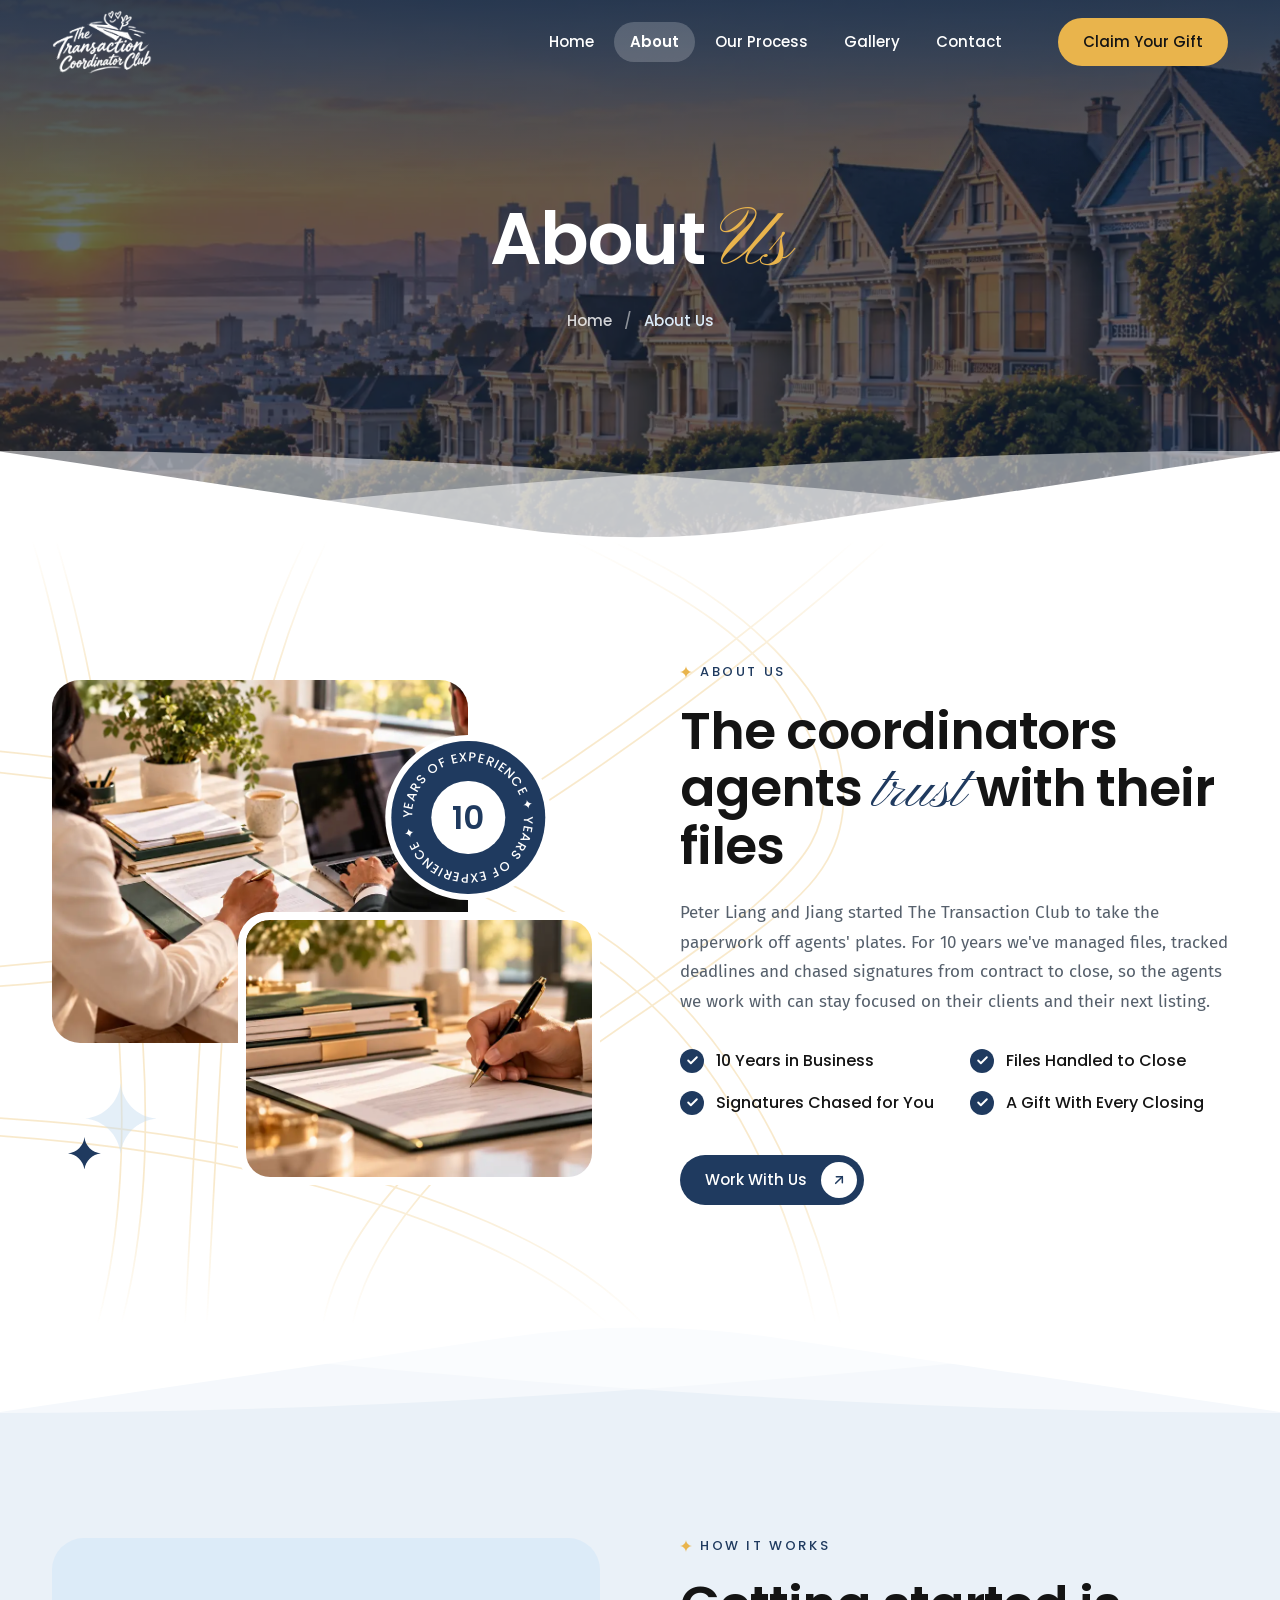
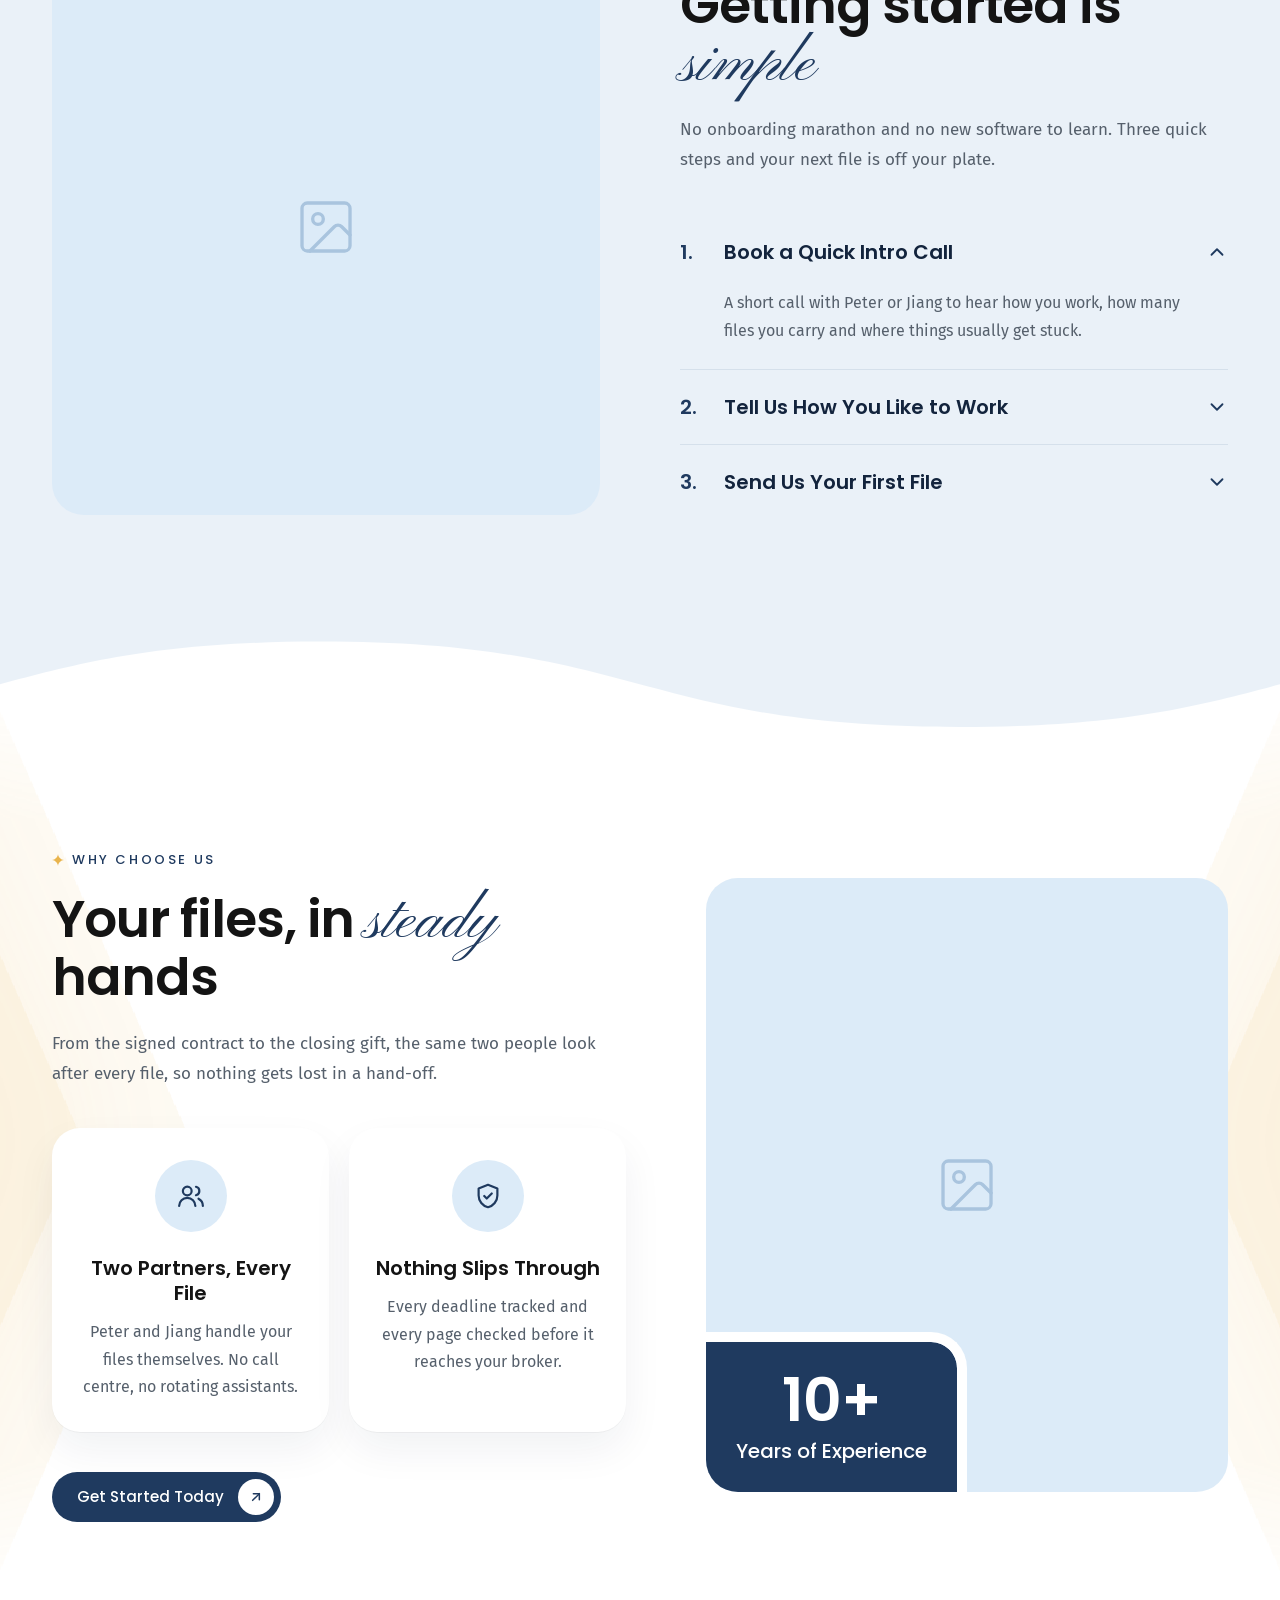
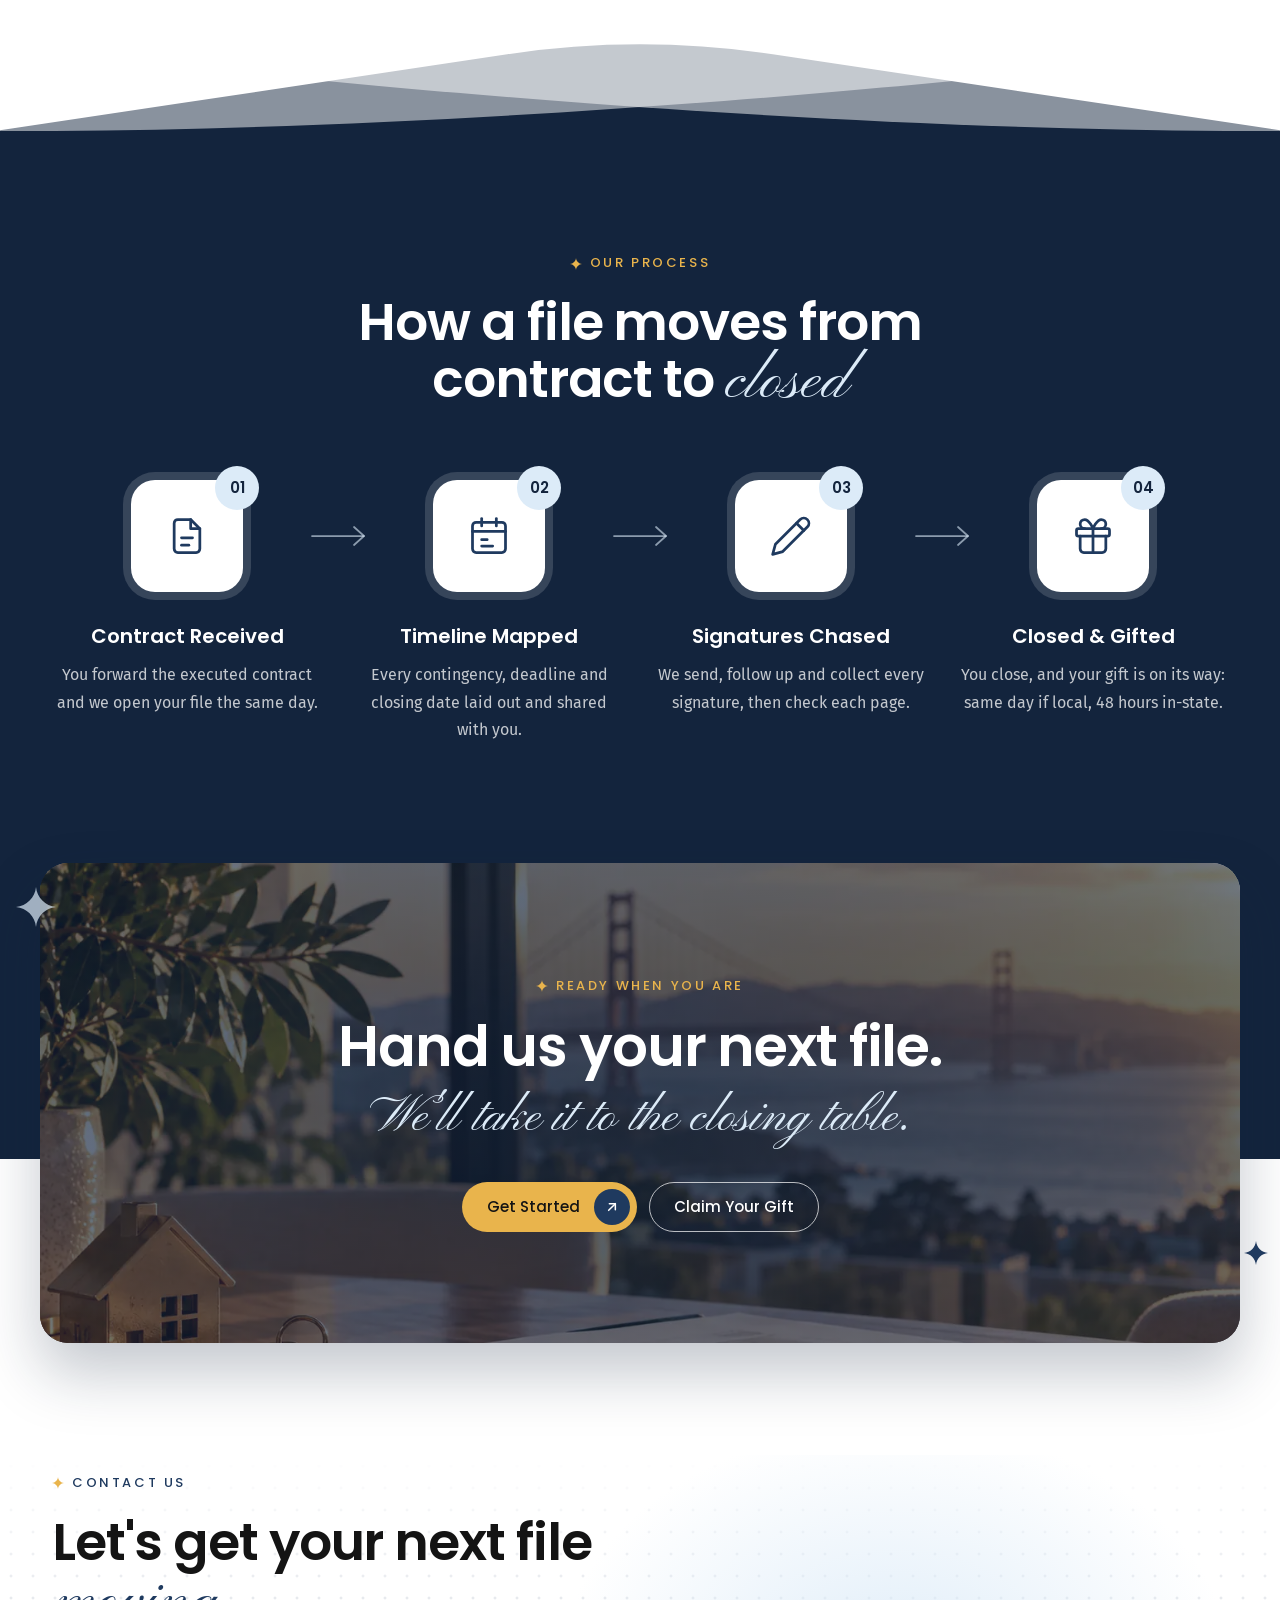
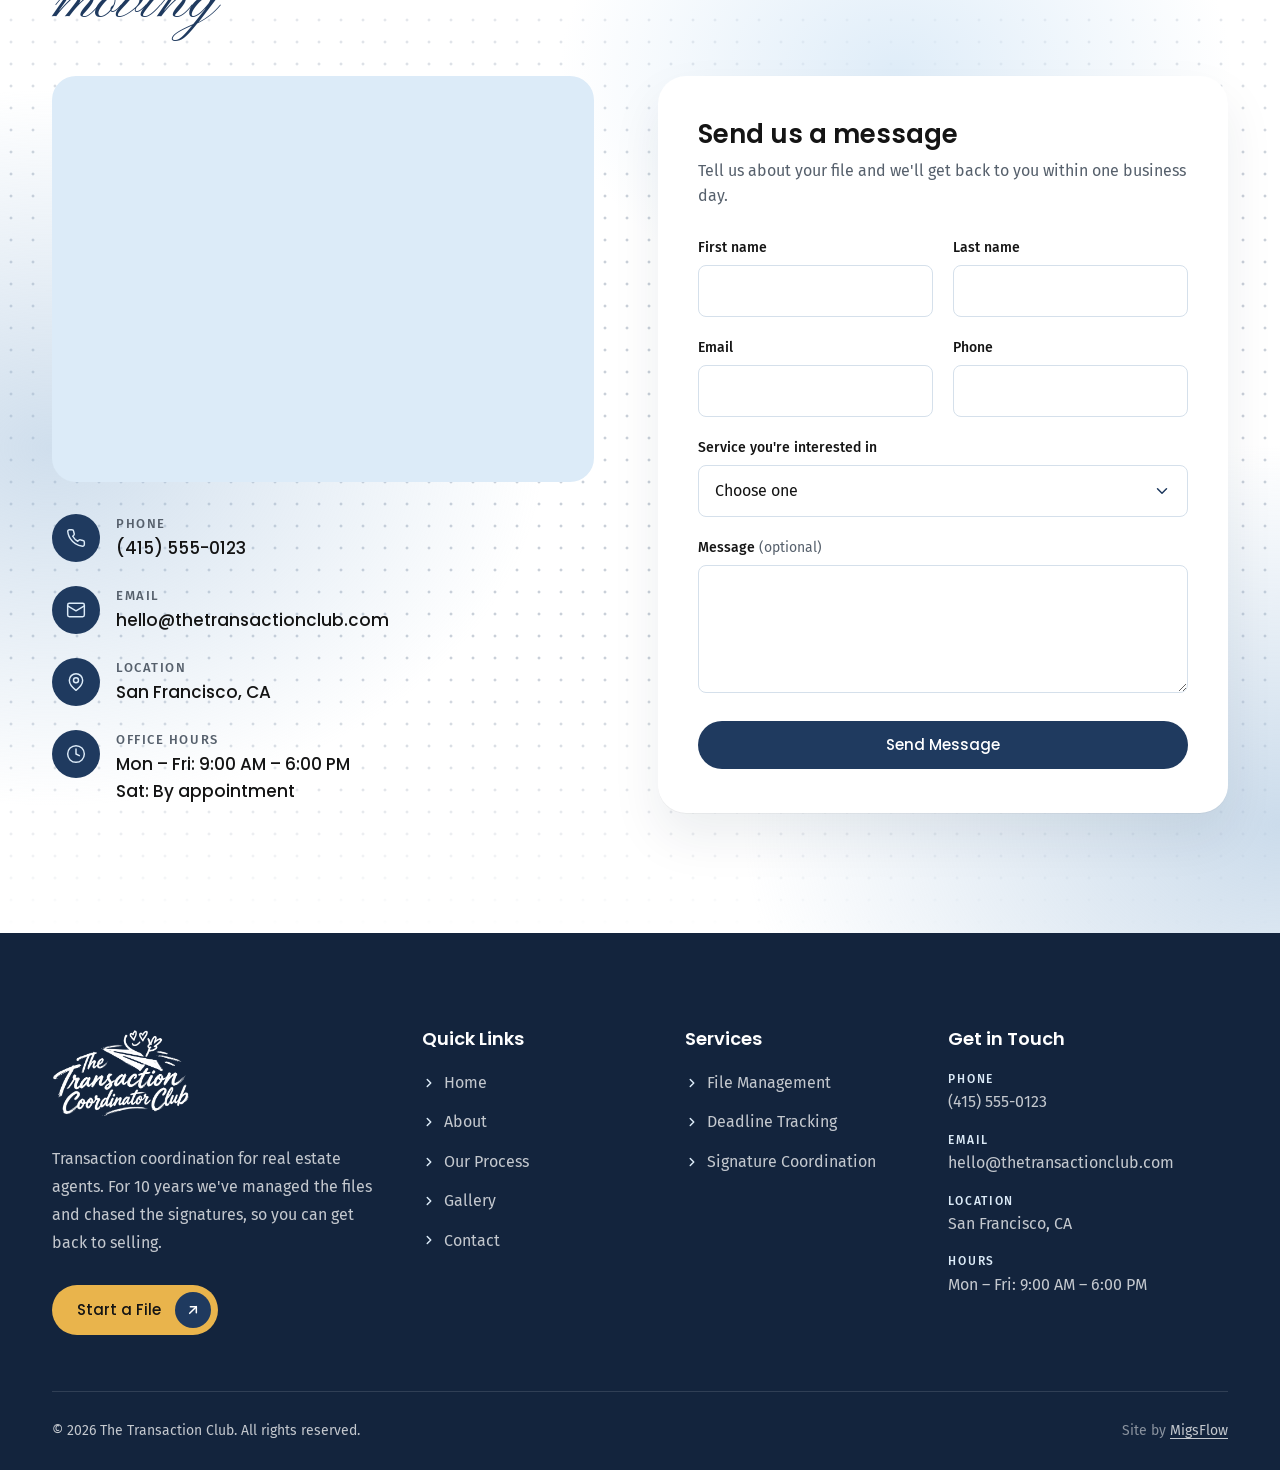
==== commit 5e7fccf8: "Updated logo" ====
--- a/html/about.html
+++ b/html/about.html
@@ -21,10 +21,13 @@
   <!-- global.css (tokens, nav, buttons, page hero, contact, footer) →
        styles.css (the About and Final CTA sections shared with the homepage)
        → about.css (this page's own sections) -->
+  <link rel="stylesheet" href="../css/vendor/lenis.css">
   <link rel="stylesheet" href="../css/global.css">
   <link rel="stylesheet" href="../css/styles.css">
   <link rel="stylesheet" href="../css/about.css">
 
+  <script src="../javascript/vendor/lenis.min.js" defer></script>
+  <script src="../javascript/smooth-scroll.js" defer></script>
   <script src="../javascript/global.js" defer></script>
   <script src="../javascript/accordion.js" defer></script>
 </head>
@@ -39,10 +42,16 @@
   <header class="header" id="header">
     <div class="container header__inner">
 
-      <!-- TODO: swap the text wordmark for the logo SVG once received -->
-      <a class="header__logo" href="../index.html" aria-label="The Transaction Club, home">
-        <span class="header__logo-small">The</span>
-        <span class="header__logo-name">Transaction Club</span>
+      <a class="header__logo" href="../index.html" aria-label="The Transaction Coordinator Club, home">
+        <!-- White version over the hero; blue version once the header turns white (CSS swaps them) -->
+        <picture class="header__logo-img header__logo-img--light">
+          <source type="image/webp" srcset="../images/logos/tcc-logo-white.webp">
+          <img src="../images/logos/tcc-logo-white.png" alt="" width="480" height="307" decoding="async">
+        </picture>
+        <picture class="header__logo-img header__logo-img--dark">
+          <source type="image/webp" srcset="../images/logos/tcc-logo-blue.webp">
+          <img src="../images/logos/tcc-logo-blue.png" alt="" width="480" height="307" decoding="async">
+        </picture>
       </a>
 
       <nav class="nav" id="nav" aria-label="Primary">
@@ -538,10 +547,11 @@
       <div class="footer__top">
 
         <div class="footer__brand">
-          <!-- TODO: swap the text wordmark for the logo SVG once received -->
-          <a class="footer__logo" href="../index.html" aria-label="The Transaction Club, home">
-            <span class="header__logo-small">The</span>
-            <span class="header__logo-name">Transaction Club</span>
+              <a class="footer__logo" href="../index.html" aria-label="The Transaction Coordinator Club, home">
+            <picture>
+              <source type="image/webp" srcset="../images/logos/tcc-logo-white.webp">
+              <img src="../images/logos/tcc-logo-white.png" alt="" width="480" height="307" loading="lazy" decoding="async">
+            </picture>
           </a>
           <p class="footer__blurb">
             Transaction coordination for real estate agents. For 10 years we've managed the
--- a/css/vendor/lenis.css
+++ b/css/vendor/lenis.css
@@ -0,0 +1 @@
+html.lenis,html.lenis body{height:auto}.lenis:not(.lenis-autoToggle).lenis-stopped{overflow:clip}.lenis.lenis-smooth [data-lenis-prevent]{overscroll-behavior:contain}.lenis.lenis-smooth iframe{pointer-events:none}.lenis.lenis-autoToggle{transition-property:overflow;transition-duration:1ms;transition-behavior:allow-discrete}
--- a/css/global.css
+++ b/css/global.css
@@ -123,6 +123,11 @@
   html {
     scroll-behavior: smooth;
   }
+}
+
+/* Lenis does its own smoothing; CSS smooth scroll on top would fight it */
+html.lenis.lenis-smooth {
+  scroll-behavior: auto;
 }
 
 body {
@@ -590,25 +595,27 @@
   height: var(--header-height);
 }
 
-/* Text wordmark — placeholder until the client's logo arrives */
+/* Logo: white over the hero, the brand-blue version once the header turns white */
 .header__logo {
-  display: flex;
-  flex-direction: column;
-  font-family: var(--font-heading);
-  line-height: 1;
-}
-
-.header__logo-small {
-  font-size: 0.6875rem;
-  font-weight: 500;
-  letter-spacing: 0.25em;
-  text-transform: uppercase;
-}
-
-.header__logo-name {
-  font-size: 1.25rem;
-  font-weight: 600;
-  letter-spacing: -0.01em;
+  display: block;
+  flex-shrink: 0;
+}
+
+.header__logo-img img {
+  display: block;
+  width: auto;
+  height: 3.25rem;
+}
+
+.header__logo-img--dark,
+.header.is-scrolled .header__logo-img--light,
+.header.is-open .header__logo-img--light {
+  display: none;
+}
+
+.header.is-scrolled .header__logo-img--dark,
+.header.is-open .header__logo-img--dark {
+  display: block;
 }
 
 /* Mobile dropdown panel */
@@ -704,8 +711,9 @@
 }
 
 @media (min-width: 1024px) {
-  .header__logo-name {
-    font-size: 1.375rem;
+
+  .header__logo-img img {
+    height: 4rem;
   }
 
   .nav-toggle {
@@ -1354,11 +1362,13 @@
 }
 
 .footer__logo {
-  display: inline-flex;
-  flex-direction: column;
-  font-family: var(--font-heading);
-  line-height: 1;
-  color: var(--color-white);
+  display: inline-block;
+}
+
+.footer__logo img {
+  display: block;
+  width: auto;
+  height: 5.5rem;
 }
 
 .footer__blurb {
